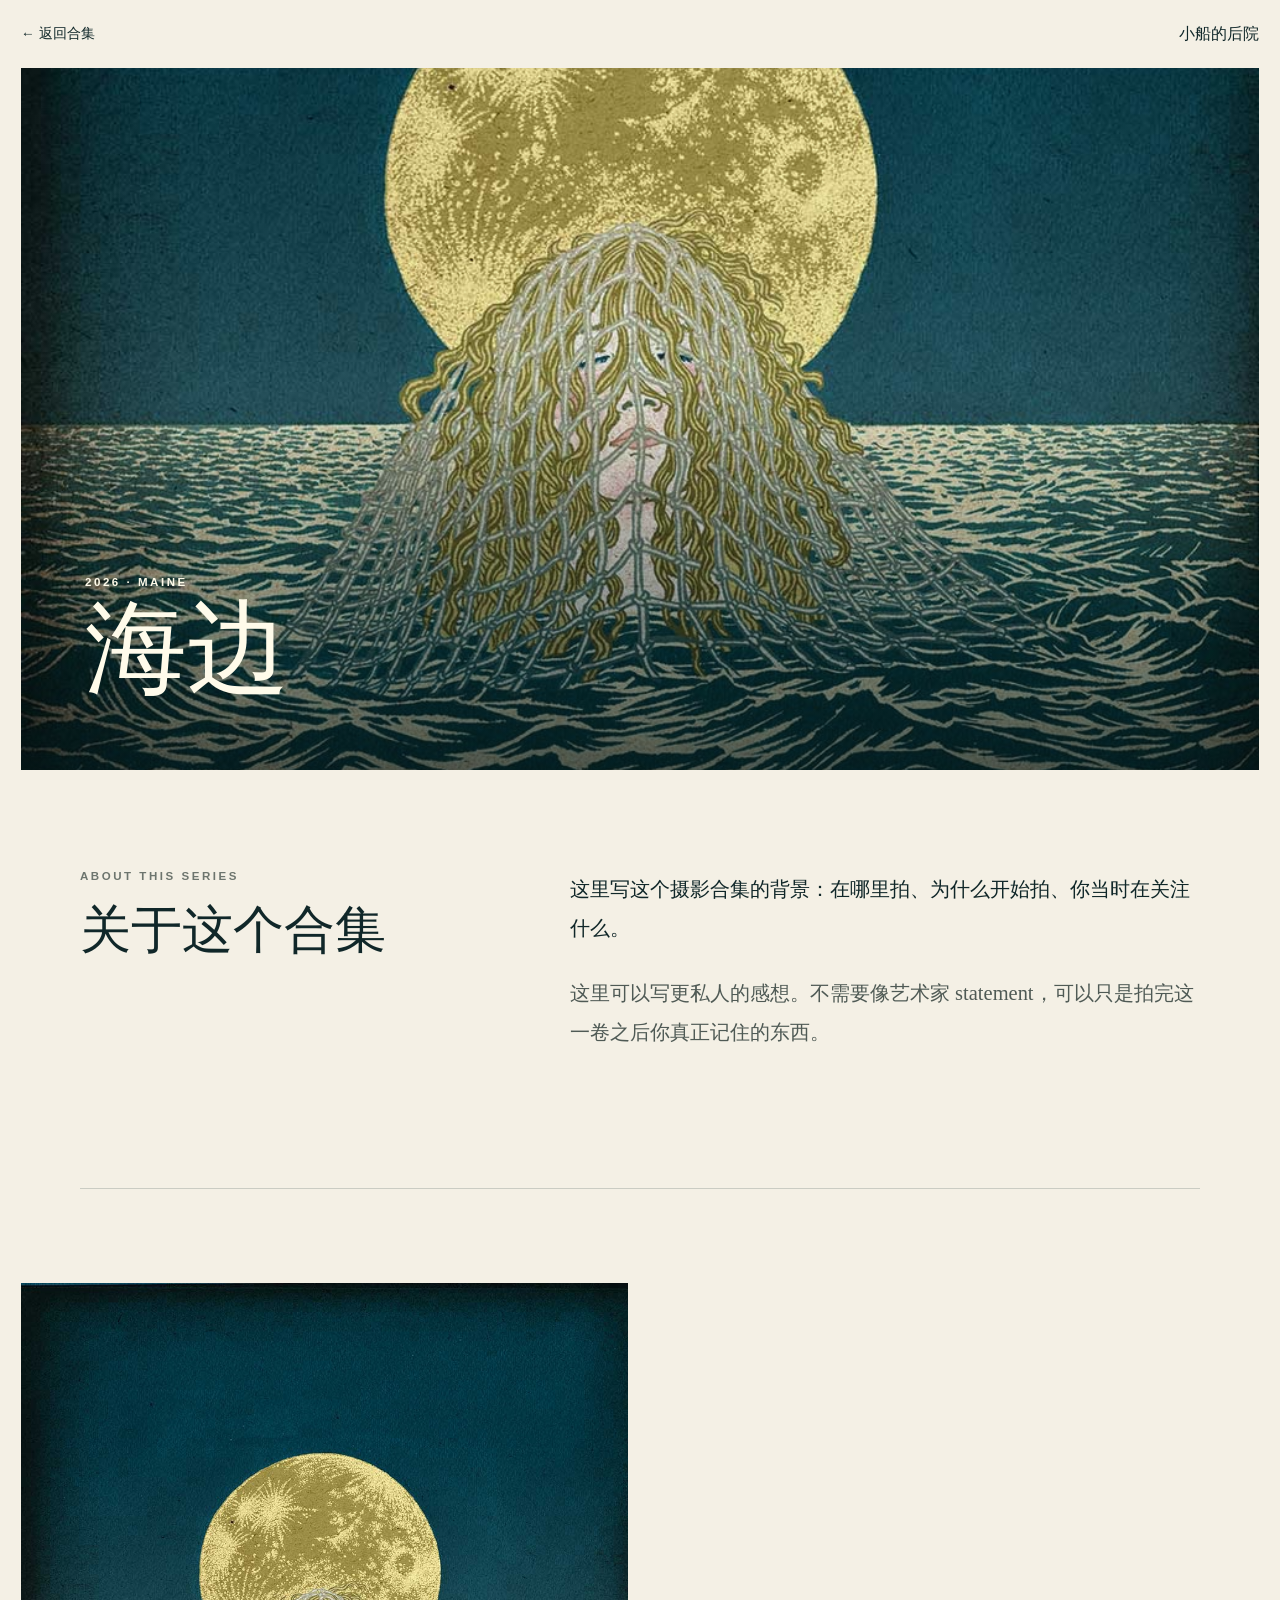
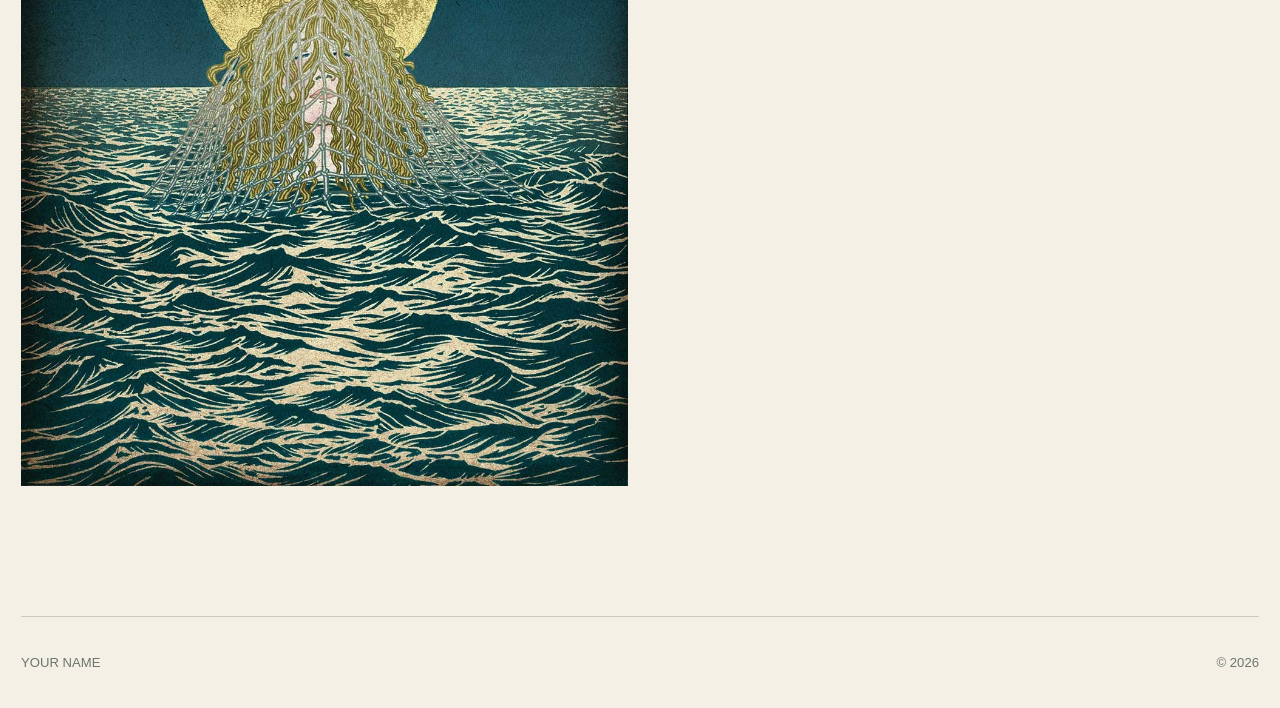
==== album.html @ 3c98a78e "Add files via upload" ====
<!doctype html>
<html lang="zh-CN">
<head>
  <meta charset="utf-8" />
  <meta name="viewport" content="width=device-width, initial-scale=1" />
  <meta name="description" content="摄影合集" />
  <title>摄影合集</title>
  <link rel="stylesheet" href="assets/css/styles.css" />
</head>
<body class="album-page">
  <nav class="album-nav">
    <a href="index.html#collections" class="back-link">← 返回合集</a>
    <a href="index.html" class="brand-link" id="album-brand">小船的后院</a>
  </nav>

  <main id="album-root">
    <section class="album-hero">
      <img id="album-cover" src="assets/images/cover.jpeg" alt="合集封面" />
      <div class="album-hero-shade" aria-hidden="true"></div>
      <div class="album-hero-copy">
        <p class="album-meta" id="album-meta"></p>
        <h1 id="album-title">合集标题</h1>
      </div>
    </section>

    <section class="album-story">
      <div>
        <p class="section-kicker">ABOUT THIS SERIES</p>
        <h2>关于这个合集</h2>
      </div>
      <div class="album-text">
        <p id="album-intro"></p>
        <p id="album-reflection" class="reflection"></p>
      </div>
    </section>

    <section class="photo-grid" id="photo-grid" aria-label="照片画廊"></section>
  </main>

  <div class="lightbox" id="lightbox" aria-hidden="true">
    <button class="lightbox-close" id="lightbox-close" aria-label="关闭">×</button>
    <button class="lightbox-prev" id="lightbox-prev" aria-label="上一张">‹</button>
    <figure>
      <img id="lightbox-image" alt="放大照片" />
      <figcaption id="lightbox-caption"></figcaption>
    </figure>
    <button class="lightbox-next" id="lightbox-next" aria-label="下一张">›</button>
  </div>

  <footer class="site-footer album-footer">
    <span id="album-footer-name">YOUR NAME</span>
    <span>© <span id="album-year"></span></span>
  </footer>

  <script src="assets/js/site-data.js"></script>
  <script src="assets/js/album.js"></script>
</body>
</html>
---- assets/css/styles.css ----
:root {
  --ink: #102729;
  --deep: #0b2427;
  --paper: #f3efe2;
  --paper-2: #e7e0ca;
  --gold: #bca75d;
  --muted: #6d756e;
  --line: rgba(16, 39, 41, 0.18);
  --serif: "Iowan Old Style", "Songti SC", "STSong", "Palatino Linotype", Georgia, serif;
  --sans: "Helvetica Neue", "PingFang SC", "Hiragino Sans GB", Arial, sans-serif;
}

* { box-sizing: border-box; }
html { scroll-behavior: smooth; }
body {
  margin: 0;
  background: var(--paper);
  color: var(--ink);
  font-family: var(--sans);
  -webkit-font-smoothing: antialiased;
}
img { display: block; max-width: 100%; }
a { color: inherit; text-decoration: none; }
button { font: inherit; }

.hero {
  position: relative;
  min-height: 100svh;
  overflow: hidden;
  background: var(--deep);
  display: grid;
  place-items: center;
}

.hero-image {
  position: absolute;
  inset: 0;
  width: 100%;
  height: 100%;
  object-fit: contain;
  object-position: center;
  background: var(--deep);
}

.hero-shade {
  position: absolute;
  inset: 0;
  background:
    radial-gradient(circle at 50% 48%, rgba(4, 21, 23, 0.05) 0 23%, rgba(4, 21, 23, 0.30) 66%, rgba(4, 21, 23, 0.58) 100%),
    linear-gradient(to bottom, rgba(2, 16, 18, 0.22), rgba(2, 16, 18, 0.05) 50%, rgba(2, 16, 18, 0.42));
}

.hero-copy {
  position: relative;
  z-index: 2;
  width: min(760px, calc(100% - 48px));
  text-align: center;
  color: #fffbea;
  text-shadow: 0 2px 18px rgba(0, 0, 0, 0.35);
  padding: 28px;
}

.eyebrow,
.section-kicker,
.album-meta {
  margin: 0 0 14px;
  font-size: 0.72rem;
  letter-spacing: 0.22em;
  text-transform: uppercase;
  font-weight: 600;
}

.hero h1 {
  margin: 0;
  font-family: var(--serif);
  font-weight: 400;
  font-size: clamp(3.1rem, 8vw, 7rem);
  line-height: 0.95;
  letter-spacing: 0.015em;
}

.hero-intro {
  margin: 22px auto 0;
  max-width: 560px;
  font-family: var(--serif);
  font-size: clamp(1rem, 1.7vw, 1.28rem);
  line-height: 1.8;
}

.scroll-cue {
  position: absolute;
  z-index: 3;
  bottom: 26px;
  left: 50%;
  transform: translateX(-50%);
  color: #fffbea;
  font-size: 1.4rem;
  animation: bob 2.2s ease-in-out infinite;
}
@keyframes bob { 50% { transform: translate(-50%, 8px); } }

.collections-section {
  width: min(1240px, calc(100% - 48px));
  margin: 0 auto;
  padding: 110px 0 120px;
}

.section-heading {
  display: flex;
  justify-content: space-between;
  align-items: end;
  gap: 28px;
  border-bottom: 1px solid var(--line);
  padding-bottom: 24px;
  margin-bottom: 42px;
}

.section-heading h2,
.album-story h2 {
  margin: 0;
  font-family: var(--serif);
  font-weight: 400;
  font-size: clamp(2.1rem, 5vw, 4.2rem);
}

.section-kicker { color: var(--muted); }

.collection-grid {
  display: grid;
  grid-template-columns: repeat(12, 1fr);
  gap: 56px 28px;
}

.collection-card {
  grid-column: span 6;
  display: block;
  opacity: 0;
  transform: translateY(14px);
  animation: reveal 600ms ease forwards;
  animation-delay: var(--delay, 0ms);
}
@keyframes reveal { to { opacity: 1; transform: translateY(0); } }

.collection-card:nth-child(3n) { grid-column: 3 / span 8; }

.collection-image-wrap {
  aspect-ratio: 4 / 3;
  overflow: hidden;
  background: #d9d1b8;
}
.collection-image-wrap img {
  width: 100%;
  height: 100%;
  object-fit: cover;
  transition: transform 700ms cubic-bezier(.2,.7,.2,1), filter 400ms ease;
}
.collection-card:hover img { transform: scale(1.025); }

.collection-copy {
  display: flex;
  justify-content: space-between;
  align-items: start;
  gap: 20px;
  padding-top: 16px;
}
.collection-copy h3 {
  margin: 0;
  font-family: var(--serif);
  font-size: 1.75rem;
  font-weight: 400;
}
.collection-copy p {
  margin: 6px 0 0;
  color: var(--muted);
  font-size: 0.88rem;
  letter-spacing: 0.04em;
}
.collection-arrow { font-size: 1.25rem; }

.site-footer {
  min-height: 92px;
  border-top: 1px solid var(--line);
  display: flex;
  justify-content: space-between;
  align-items: center;
  gap: 20px;
  width: min(1240px, calc(100% - 48px));
  margin: 0 auto;
  color: var(--muted);
  font-size: 0.82rem;
}

/* Album */
.album-page { background: #f4f0e5; }
.album-nav {
  height: 68px;
  width: min(1400px, calc(100% - 42px));
  margin: 0 auto;
  display: flex;
  align-items: center;
  justify-content: space-between;
  font-size: 0.86rem;
}
.brand-link { font-family: var(--serif); font-size: 1rem; }
.back-link, .brand-link { transition: opacity 180ms ease; }
.back-link:hover, .brand-link:hover { opacity: 0.58; }

.album-hero {
  position: relative;
  width: min(1400px, calc(100% - 42px));
  margin: 0 auto;
  height: min(78svh, 860px);
  min-height: 520px;
  overflow: hidden;
  background: var(--deep);
}
.album-hero img {
  width: 100%;
  height: 100%;
  object-fit: cover;
}
.album-hero-shade {
  position: absolute;
  inset: 0;
  background: linear-gradient(to top, rgba(4, 19, 21, 0.68), rgba(4, 19, 21, 0.04) 56%);
}
.album-hero-copy {
  position: absolute;
  left: clamp(24px, 5vw, 72px);
  right: clamp(24px, 5vw, 72px);
  bottom: clamp(28px, 6vw, 72px);
  color: #fffbea;
}
.album-hero-copy h1 {
  margin: 0;
  font-family: var(--serif);
  font-size: clamp(3rem, 8vw, 7.4rem);
  line-height: 0.96;
  font-weight: 400;
}
.album-meta { margin-bottom: 12px; }

.album-story {
  width: min(1120px, calc(100% - 48px));
  margin: 0 auto;
  padding: 100px 0 110px;
  display: grid;
  grid-template-columns: minmax(0, 0.8fr) minmax(0, 1.2fr);
  gap: 70px;
  border-bottom: 1px solid var(--line);
}
.album-story h2 { font-size: clamp(2rem, 4vw, 3.5rem); }
.album-text {
  font-family: var(--serif);
  font-size: clamp(1.06rem, 1.6vw, 1.28rem);
  line-height: 1.9;
}
.album-text p { margin: 0 0 26px; }
.album-text .reflection { color: #4f5a55; }

.photo-grid {
  width: min(1400px, calc(100% - 42px));
  margin: 0 auto;
  padding: 94px 0 130px;
  columns: 2 420px;
  column-gap: 24px;
}
.photo-item {
  display: block;
  width: 100%;
  margin: 0 0 24px;
  padding: 0;
  border: 0;
  background: none;
  break-inside: avoid;
  cursor: zoom-in;
  overflow: hidden;
}
.photo-item img {
  width: 100%;
  height: auto;
  transition: transform 500ms ease, opacity 300ms ease;
}
.photo-item:hover img { transform: scale(1.008); opacity: 0.94; }
.album-footer { width: min(1400px, calc(100% - 42px)); }

/* Lightbox */
.no-scroll { overflow: hidden; }
.lightbox {
  position: fixed;
  inset: 0;
  z-index: 20;
  display: none;
  place-items: center;
  background: rgba(6, 19, 20, 0.95);
  color: #fff;
  padding: 32px 70px;
}
.lightbox.is-open { display: grid; }
.lightbox figure { margin: 0; text-align: center; max-width: 100%; }
.lightbox img {
  max-width: min(92vw, 1600px);
  max-height: 84vh;
  width: auto;
  height: auto;
  margin: 0 auto;
}
.lightbox figcaption {
  min-height: 1.4em;
  margin-top: 12px;
  color: rgba(255,255,255,0.7);
  font-size: 0.82rem;
}
.lightbox button {
  position: fixed;
  border: 0;
  background: transparent;
  color: white;
  cursor: pointer;
  opacity: 0.84;
}
.lightbox button:hover { opacity: 1; }
.lightbox-close { top: 18px; right: 26px; font-size: 2.2rem; }
.lightbox-prev, .lightbox-next { top: 50%; transform: translateY(-50%); font-size: 3.2rem; }
.lightbox-prev { left: 20px; }
.lightbox-next { right: 20px; }

@media (max-width: 760px) {
  .hero-copy { width: calc(100% - 28px); padding: 18px; }
  .hero-image { object-fit: cover; }
  .collections-section { width: calc(100% - 30px); padding: 78px 0 92px; }
  .section-heading { align-items: start; flex-direction: column; margin-bottom: 28px; }
  .collection-grid { display: block; }
  .collection-card, .collection-card:nth-child(3n) { margin-bottom: 42px; }
  .collection-image-wrap { aspect-ratio: 5 / 4; }
  .site-footer { width: calc(100% - 30px); }

  .album-nav,
  .album-hero,
  .photo-grid,
  .album-footer { width: calc(100% - 24px); }
  .album-nav { height: 58px; }
  .album-hero { min-height: 500px; height: 76svh; }
  .album-story {
    width: calc(100% - 32px);
    grid-template-columns: 1fr;
    gap: 36px;
    padding: 72px 0 78px;
  }
  .photo-grid { columns: 1; padding: 64px 0 94px; }
  .photo-item { margin-bottom: 12px; }
  .lightbox { padding: 24px 12px; }
  .lightbox-prev, .lightbox-next { font-size: 2.5rem; }
  .lightbox-prev { left: 6px; }
  .lightbox-next { right: 6px; }
}

@media (prefers-reduced-motion: reduce) {
  *, *::before, *::after {
    scroll-behavior: auto !important;
    animation-duration: 0.01ms !important;
    animation-iteration-count: 1 !important;
    transition-duration: 0.01ms !important;
  }
}
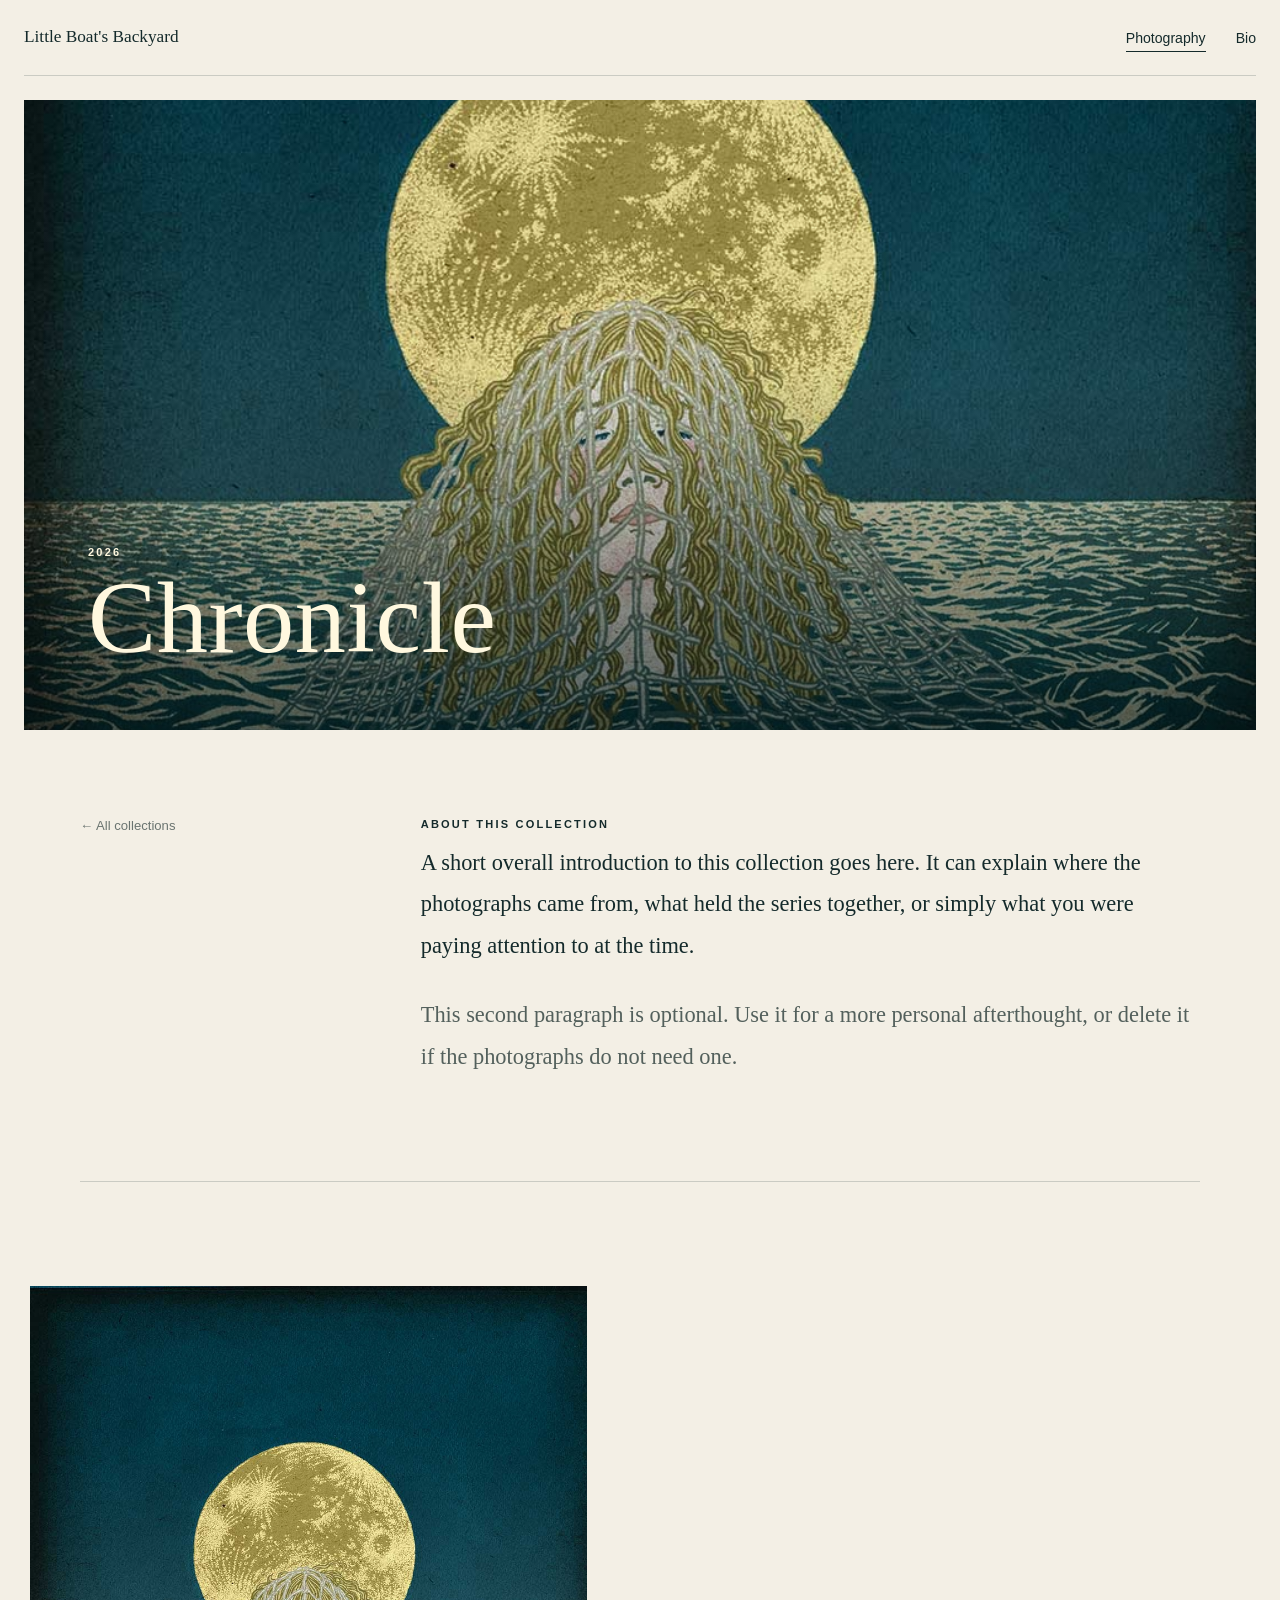
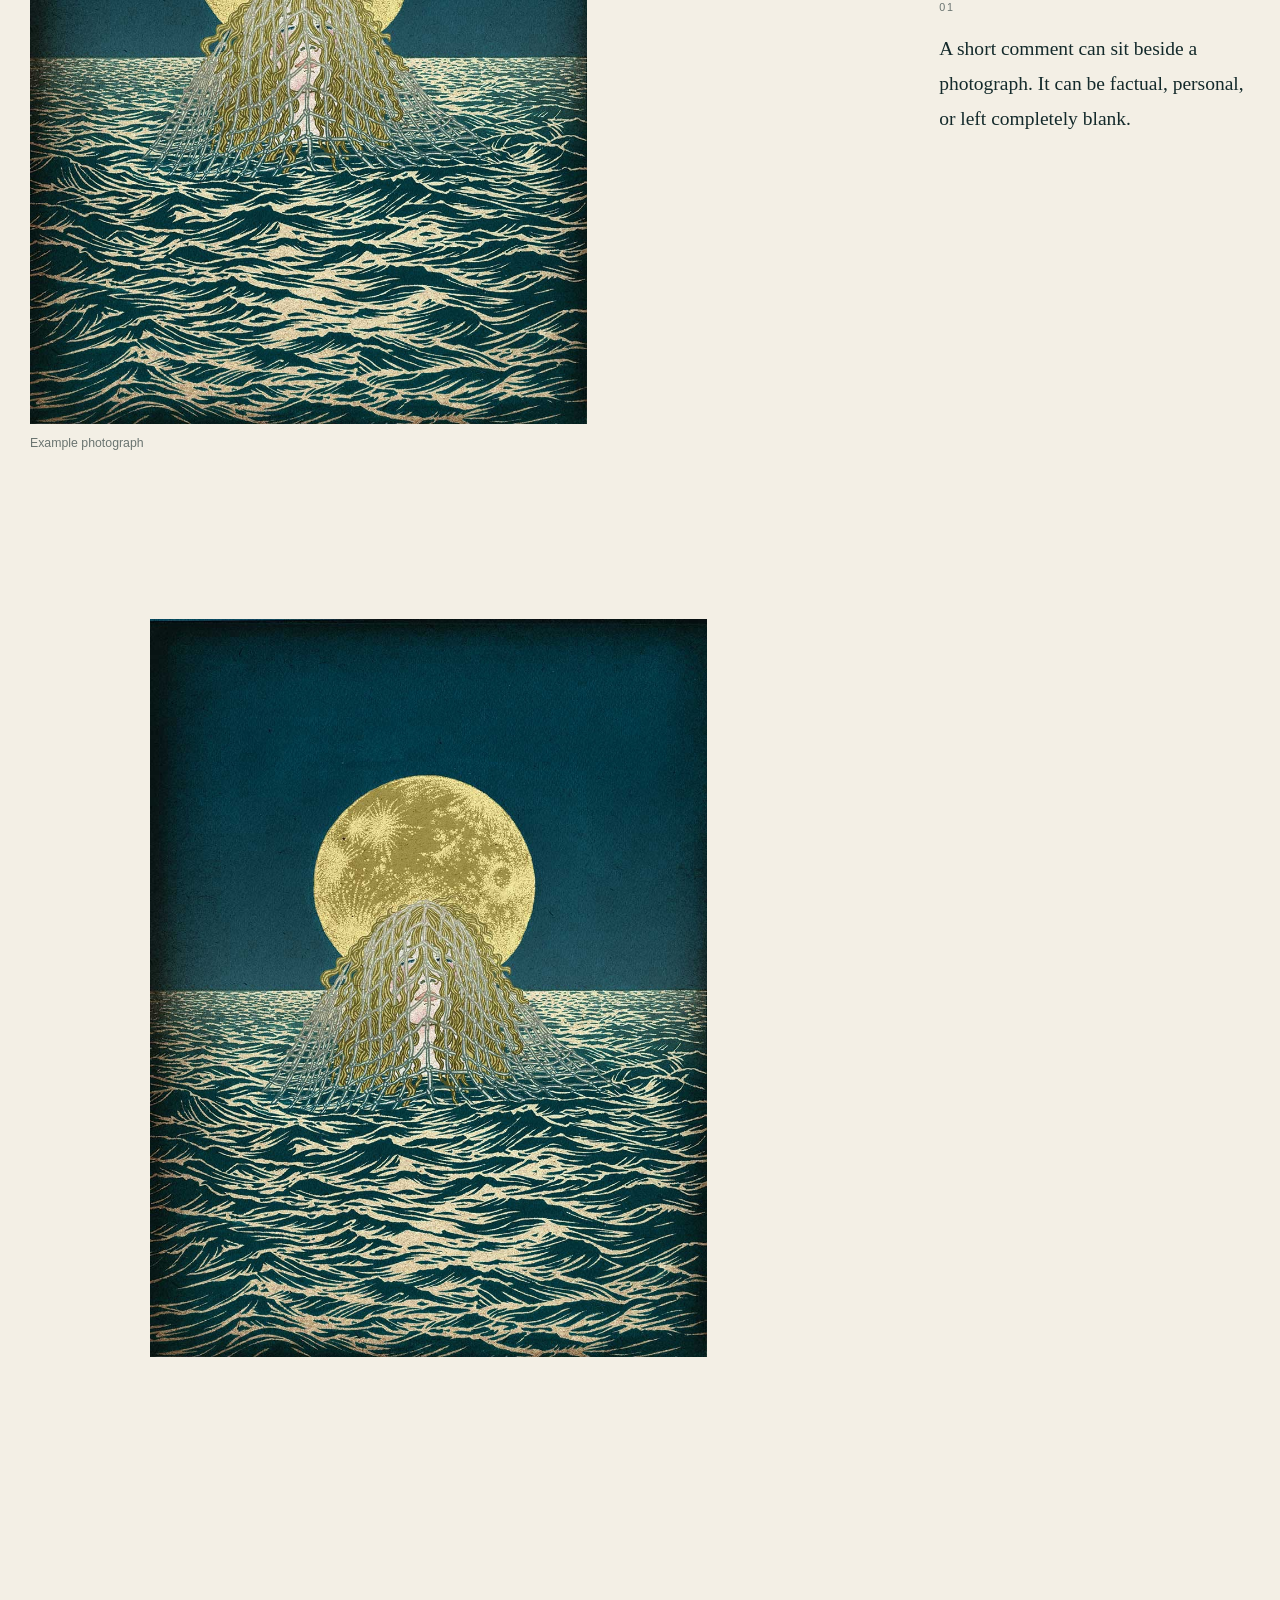
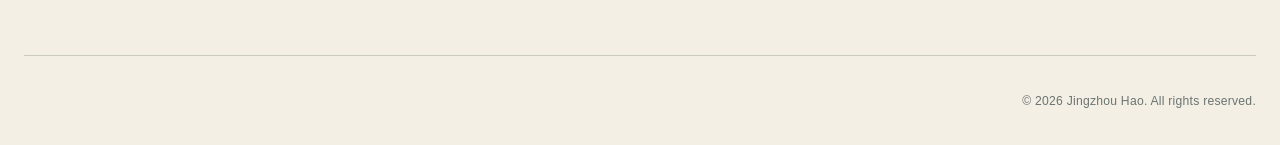
==== commit 8b2b7e59: "Add files via upload" ====
--- a/album.html
+++ b/album.html
@@ -1,58 +1,61 @@
 <!doctype html>
-<html lang="zh-CN">
+<html lang="en">
 <head>
   <meta charset="utf-8" />
   <meta name="viewport" content="width=device-width, initial-scale=1" />
-  <meta name="description" content="摄影合集" />
-  <title>摄影合集</title>
+  <meta name="description" content="Photography collection." />
+  <meta name="theme-color" content="#f3efe5" />
+  <title>Collection — Little Boat's Backyard</title>
   <link rel="stylesheet" href="assets/css/styles.css" />
 </head>
-<body class="album-page">
-  <nav class="album-nav">
-    <a href="index.html#collections" class="back-link">← 返回合集</a>
-    <a href="index.html" class="brand-link" id="album-brand">小船的后院</a>
-  </nav>
+<body class="inner-page album-page">
+  <header class="topbar">
+    <a class="brand" href="index.html" id="album-brand">Little Boat's Backyard</a>
+    <nav class="topnav" aria-label="Site navigation">
+      <a class="is-current" href="photography.html">Photography</a>
+      <a href="bio.html">Bio</a>
+    </nav>
+  </header>
 
   <main id="album-root">
-    <section class="album-hero">
-      <img id="album-cover" src="assets/images/cover.jpeg" alt="合集封面" />
-      <div class="album-hero-shade" aria-hidden="true"></div>
-      <div class="album-hero-copy">
-        <p class="album-meta" id="album-meta"></p>
-        <h1 id="album-title">合集标题</h1>
+    <section class="page-hero album-hero">
+      <img id="album-cover" src="assets/images/cover.jpeg" alt="Collection cover" />
+      <div class="page-hero-shade" aria-hidden="true"></div>
+      <div class="page-hero-title">
+        <p class="kicker" id="album-meta"></p>
+        <h1 id="album-title">Collection</h1>
       </div>
     </section>
 
-    <section class="album-story">
-      <div>
-        <p class="section-kicker">ABOUT THIS SERIES</p>
-        <h2>关于这个合集</h2>
-      </div>
-      <div class="album-text">
-        <p id="album-intro"></p>
-        <p id="album-reflection" class="reflection"></p>
+    <section class="album-intro-section">
+      <a class="back-link" href="photography.html">← All collections</a>
+      <div class="album-intro-copy">
+        <p class="kicker">About this collection</p>
+        <p id="album-intro" class="album-intro"></p>
+        <p id="album-reflection" class="album-reflection"></p>
       </div>
     </section>
 
-    <section class="photo-grid" id="photo-grid" aria-label="照片画廊"></section>
+    <section class="photo-stories" id="photo-stories" aria-label="Collection photographs"></section>
   </main>
 
-  <div class="lightbox" id="lightbox" aria-hidden="true">
-    <button class="lightbox-close" id="lightbox-close" aria-label="关闭">×</button>
-    <button class="lightbox-prev" id="lightbox-prev" aria-label="上一张">‹</button>
+  <div class="lightbox" id="lightbox" aria-hidden="true" role="dialog" aria-label="Photo viewer">
+    <button class="lightbox-close" id="lightbox-close" aria-label="Close photo viewer">×</button>
+    <button class="lightbox-prev" id="lightbox-prev" aria-label="Previous photo">‹</button>
     <figure>
-      <img id="lightbox-image" alt="放大照片" />
+      <img id="lightbox-image" alt="Enlarged photograph" />
       <figcaption id="lightbox-caption"></figcaption>
     </figure>
-    <button class="lightbox-next" id="lightbox-next" aria-label="下一张">›</button>
+    <button class="lightbox-next" id="lightbox-next" aria-label="Next photo">›</button>
   </div>
 
-  <footer class="site-footer album-footer">
-    <span id="album-footer-name">YOUR NAME</span>
-    <span>© <span id="album-year"></span></span>
+  <footer class="site-footer site-footer--paper">
+    <div class="social-links" id="album-social-links" aria-label="Social links"></div>
+    <p class="copyright" id="album-copyright"></p>
   </footer>
 
   <script src="assets/js/site-data.js"></script>
+  <script src="assets/js/shared.js"></script>
   <script src="assets/js/album.js"></script>
 </body>
 </html>
--- a/assets/css/styles.css
+++ b/assets/css/styles.css
@@ -1,315 +1,448 @@
 :root {
-  --ink: #102729;
-  --deep: #0b2427;
-  --paper: #f3efe2;
-  --paper-2: #e7e0ca;
-  --gold: #bca75d;
-  --muted: #6d756e;
-  --line: rgba(16, 39, 41, 0.18);
-  --serif: "Iowan Old Style", "Songti SC", "STSong", "Palatino Linotype", Georgia, serif;
+  --ink: #142a2b;
+  --deep: #0c2628;
+  --paper: #f3efe5;
+  --paper-soft: #ece6d8;
+  --cream: #fff8df;
+  --muted: #6a7470;
+  --line: rgba(20, 42, 43, 0.18);
+  --serif: "Iowan Old Style", "Baskerville", "Songti SC", "STSong", "Palatino Linotype", Georgia, serif;
   --sans: "Helvetica Neue", "PingFang SC", "Hiragino Sans GB", Arial, sans-serif;
+  --content: 1280px;
 }
 
 * { box-sizing: border-box; }
 html { scroll-behavior: smooth; }
 body {
   margin: 0;
+  color: var(--ink);
   background: var(--paper);
-  color: var(--ink);
   font-family: var(--sans);
   -webkit-font-smoothing: antialiased;
+  text-rendering: optimizeLegibility;
 }
 img { display: block; max-width: 100%; }
 a { color: inherit; text-decoration: none; }
 button { font: inherit; }
 
-.hero {
+/* ---------- Home ---------- */
+.home-page { background: var(--deep); }
+.home-hero {
   position: relative;
   min-height: 100svh;
   overflow: hidden;
+  display: grid;
+  place-items: center;
+  isolation: isolate;
   background: var(--deep);
-  display: grid;
-  place-items: center;
-}
-
-.hero-image {
+}
+.home-backdrop,
+.home-image {
   position: absolute;
   inset: 0;
   width: 100%;
   height: 100%;
+}
+.home-backdrop {
+  z-index: -4;
+  object-fit: cover;
+  filter: blur(28px) saturate(0.9) brightness(0.72);
+  transform: scale(1.08);
+  opacity: 0.88;
+}
+.home-image {
+  z-index: -3;
   object-fit: contain;
   object-position: center;
-  background: var(--deep);
-}
-
-.hero-shade {
+}
+.home-shade {
   position: absolute;
   inset: 0;
+  z-index: -2;
   background:
-    radial-gradient(circle at 50% 48%, rgba(4, 21, 23, 0.05) 0 23%, rgba(4, 21, 23, 0.30) 66%, rgba(4, 21, 23, 0.58) 100%),
-    linear-gradient(to bottom, rgba(2, 16, 18, 0.22), rgba(2, 16, 18, 0.05) 50%, rgba(2, 16, 18, 0.42));
-}
-
-.hero-copy {
+    radial-gradient(circle at 50% 46%, rgba(3, 18, 20, 0.02) 0 20%, rgba(3, 18, 20, 0.26) 66%, rgba(3, 18, 20, 0.58) 100%),
+    linear-gradient(to bottom, rgba(2, 14, 16, 0.25), rgba(2, 14, 16, 0.05) 46%, rgba(2, 14, 16, 0.45));
+}
+.home-copy {
+  width: min(820px, calc(100% - 42px));
+  text-align: center;
+  color: var(--cream);
+  text-shadow: 0 2px 22px rgba(0,0,0,0.35);
+  padding: 34px 28px 96px;
+}
+.home-copy h1 {
+  margin: 0;
+  font: 400 clamp(3rem, 7.2vw, 7rem)/0.98 var(--serif);
+  letter-spacing: 0.005em;
+}
+.tagline {
+  max-width: 620px;
+  margin: 24px auto 0;
+  font: 400 clamp(1rem, 1.6vw, 1.25rem)/1.75 var(--serif);
+}
+.home-nav {
+  display: flex;
+  justify-content: center;
+  gap: clamp(30px, 6vw, 76px);
+  margin-top: 36px;
+  font-family: var(--serif);
+  font-size: clamp(1.05rem, 1.9vw, 1.4rem);
+}
+.home-nav a {
   position: relative;
-  z-index: 2;
-  width: min(760px, calc(100% - 48px));
-  text-align: center;
-  color: #fffbea;
-  text-shadow: 0 2px 18px rgba(0, 0, 0, 0.35);
-  padding: 28px;
-}
-
-.eyebrow,
-.section-kicker,
-.album-meta {
-  margin: 0 0 14px;
-  font-size: 0.72rem;
-  letter-spacing: 0.22em;
-  text-transform: uppercase;
-  font-weight: 600;
-}
-
-.hero h1 {
-  margin: 0;
-  font-family: var(--serif);
-  font-weight: 400;
-  font-size: clamp(3.1rem, 8vw, 7rem);
-  line-height: 0.95;
-  letter-spacing: 0.015em;
-}
-
-.hero-intro {
-  margin: 22px auto 0;
-  max-width: 560px;
-  font-family: var(--serif);
-  font-size: clamp(1rem, 1.7vw, 1.28rem);
-  line-height: 1.8;
-}
-
-.scroll-cue {
+  padding: 7px 1px;
+}
+.home-nav a::after,
+.topnav a::after {
+  content: "";
   position: absolute;
-  z-index: 3;
-  bottom: 26px;
-  left: 50%;
-  transform: translateX(-50%);
-  color: #fffbea;
-  font-size: 1.4rem;
-  animation: bob 2.2s ease-in-out infinite;
-}
-@keyframes bob { 50% { transform: translate(-50%, 8px); } }
-
-.collections-section {
-  width: min(1240px, calc(100% - 48px));
-  margin: 0 auto;
-  padding: 110px 0 120px;
-}
-
-.section-heading {
+  left: 0;
+  right: 100%;
+  bottom: 0;
+  height: 1px;
+  background: currentColor;
+  transition: right 220ms ease;
+}
+.home-nav a:hover::after,
+.topnav a:hover::after,
+.topnav a.is-current::after { right: 0; }
+
+/* ---------- Shared navigation ---------- */
+.topbar {
+  width: min(var(--content), calc(100% - 48px));
+  min-height: 76px;
+  margin: 0 auto;
   display: flex;
   justify-content: space-between;
+  align-items: center;
+  gap: 24px;
+  border-bottom: 1px solid var(--line);
+}
+.brand {
+  font: 400 1.08rem/1.2 var(--serif);
+}
+.topnav {
+  display: flex;
+  gap: 30px;
+  font-size: 0.88rem;
+}
+.topnav a {
+  position: relative;
+  padding: 6px 0;
+}
+
+/* ---------- Shared page hero ---------- */
+.page-hero {
+  position: relative;
+  width: min(1440px, calc(100% - 48px));
+  height: clamp(360px, 52vw, 680px);
+  max-height: 70svh;
+  margin: 24px auto 0;
+  overflow: hidden;
+  background: var(--deep);
+}
+.page-hero > img {
+  width: 100%;
+  height: 100%;
+  object-fit: cover;
+}
+.page-hero-shade {
+  position: absolute;
+  inset: 0;
+  background: linear-gradient(to top, rgba(3, 17, 19, 0.66), rgba(3, 17, 19, 0.05) 58%);
+}
+.page-hero-title {
+  position: absolute;
+  left: clamp(24px, 5vw, 74px);
+  right: clamp(24px, 5vw, 74px);
+  bottom: clamp(26px, 5vw, 68px);
+  color: var(--cream);
+}
+.page-hero-title h1 {
+  margin: 0;
+  font: 400 clamp(3.2rem, 8vw, 7rem)/0.94 var(--serif);
+  letter-spacing: 0.005em;
+}
+.kicker {
+  margin: 0 0 12px;
+  font-size: 0.69rem;
+  font-weight: 600;
+  letter-spacing: 0.2em;
+  text-transform: uppercase;
+}
+
+/* ---------- Photography index ---------- */
+.collections-wrap {
+  width: min(var(--content), calc(100% - 48px));
+  margin: 0 auto;
+  padding: 92px 0 126px;
+}
+.collections-heading {
+  display: grid;
+  grid-template-columns: minmax(0, 1.35fr) minmax(280px, 0.65fr);
+  gap: 64px;
   align-items: end;
-  gap: 28px;
+  margin-bottom: 48px;
+  padding-bottom: 30px;
   border-bottom: 1px solid var(--line);
-  padding-bottom: 24px;
-  margin-bottom: 42px;
-}
-
-.section-heading h2,
-.album-story h2 {
-  margin: 0;
-  font-family: var(--serif);
-  font-weight: 400;
-  font-size: clamp(2.1rem, 5vw, 4.2rem);
-}
-
-.section-kicker { color: var(--muted); }
-
+}
+.collections-heading h2 {
+  max-width: 780px;
+  margin: 0;
+  font: 400 clamp(2rem, 4vw, 3.4rem)/1.08 var(--serif);
+}
+.collections-note {
+  margin: 0;
+  color: var(--muted);
+  font: 400 1rem/1.75 var(--serif);
+}
 .collection-grid {
   display: grid;
-  grid-template-columns: repeat(12, 1fr);
-  gap: 56px 28px;
-}
-
+  grid-template-columns: repeat(3, minmax(0, 1fr));
+  gap: 54px 24px;
+}
 .collection-card {
-  grid-column: span 6;
-  display: block;
+  min-width: 0;
   opacity: 0;
-  transform: translateY(14px);
-  animation: reveal 600ms ease forwards;
+  transform: translateY(12px);
+  animation: collection-reveal 500ms ease forwards;
   animation-delay: var(--delay, 0ms);
 }
-@keyframes reveal { to { opacity: 1; transform: translateY(0); } }
-
-.collection-card:nth-child(3n) { grid-column: 3 / span 8; }
-
+@keyframes collection-reveal { to { opacity: 1; transform: translateY(0); } }
 .collection-image-wrap {
   aspect-ratio: 4 / 3;
   overflow: hidden;
-  background: #d9d1b8;
+  background: var(--paper-soft);
 }
 .collection-image-wrap img {
   width: 100%;
   height: 100%;
   object-fit: cover;
-  transition: transform 700ms cubic-bezier(.2,.7,.2,1), filter 400ms ease;
-}
-.collection-card:hover img { transform: scale(1.025); }
-
-.collection-copy {
-  display: flex;
+  transition: transform 650ms cubic-bezier(.2,.7,.2,1), opacity 300ms ease;
+}
+.collection-card:hover img { transform: scale(1.025); opacity: 0.95; }
+.collection-card-copy { padding-top: 15px; }
+.collection-card-copy h3 {
+  margin: 0;
+  font: 400 clamp(1.45rem, 2.3vw, 2rem)/1.08 var(--serif);
+}
+.collection-card-copy p {
+  margin: 7px 0 0;
+  color: var(--muted);
+  font-size: 0.78rem;
+  letter-spacing: 0.08em;
+  text-transform: uppercase;
+}
+
+/* ---------- Album ---------- */
+.album-intro-section {
+  width: min(1120px, calc(100% - 48px));
+  margin: 0 auto;
+  padding: 88px 0 104px;
+  display: grid;
+  grid-template-columns: minmax(160px, 0.35fr) minmax(0, 1fr);
+  gap: 68px;
+  border-bottom: 1px solid var(--line);
+}
+.back-link {
+  align-self: start;
+  color: var(--muted);
+  font-size: 0.82rem;
+  transition: color 180ms ease;
+}
+.back-link:hover { color: var(--ink); }
+.album-intro,
+.album-reflection {
+  max-width: 790px;
+  margin: 0;
+  font: 400 clamp(1.12rem, 1.8vw, 1.4rem)/1.85 var(--serif);
+}
+.album-reflection {
+  margin-top: 28px;
+  color: #53605c;
+}
+.photo-stories {
+  width: min(1220px, calc(100% - 48px));
+  margin: 0 auto;
+  padding: 104px 0 132px;
+}
+.photo-story {
+  display: grid;
+  grid-template-columns: minmax(0, 1.45fr) minmax(240px, 0.55fr);
+  gap: clamp(40px, 7vw, 96px);
+  align-items: center;
+  margin-bottom: clamp(96px, 13vw, 180px);
+}
+.photo-story--reverse .photo-story-figure { order: 2; }
+.photo-story--reverse .photo-note { order: 1; }
+.photo-story--no-note {
+  display: block;
+  width: min(980px, 88%);
+  margin-left: auto;
+  margin-right: auto;
+}
+.photo-story-figure { margin: 0; min-width: 0; }
+.photo-open {
+  display: block;
+  width: 100%;
+  padding: 0;
+  border: 0;
+  background: transparent;
+  cursor: zoom-in;
+}
+.photo-open img {
+  width: 100%;
+  height: auto;
+  max-height: 82svh;
+  object-fit: contain;
+  object-position: left center;
+  transition: opacity 250ms ease;
+}
+.photo-open:hover img { opacity: 0.94; }
+.photo-story-figure figcaption {
+  margin-top: 10px;
+  color: var(--muted);
+  font-size: 0.77rem;
+  line-height: 1.5;
+}
+.photo-note {
+  max-width: 360px;
+  font: 400 clamp(1rem, 1.55vw, 1.22rem)/1.8 var(--serif);
+}
+.photo-number {
+  display: block;
+  margin-bottom: 18px;
+  color: var(--muted);
+  font: 500 0.67rem/1 var(--sans);
+  letter-spacing: 0.18em;
+}
+.photo-note p { margin: 0; }
+
+/* ---------- Bio ---------- */
+.bio-intro-section {
+  width: min(1120px, calc(100% - 48px));
+  margin: 0 auto;
+  padding: 104px 0 112px;
+  display: grid;
+  grid-template-columns: minmax(280px, 0.75fr) minmax(0, 1.25fr);
+  gap: clamp(52px, 8vw, 108px);
+  align-items: center;
+}
+.bio-portrait-wrap {
+  margin: 0;
+  aspect-ratio: 4 / 5;
+  overflow: hidden;
+  background: var(--paper-soft);
+}
+.bio-portrait-wrap img {
+  width: 100%;
+  height: 100%;
+  object-fit: cover;
+}
+.bio-copy h2,
+.cv-section h2 {
+  margin: 0;
+  font: 400 clamp(2.6rem, 5vw, 4.6rem)/1 var(--serif);
+}
+.bio-text {
+  margin-top: 32px;
+  font: 400 clamp(1.06rem, 1.6vw, 1.28rem)/1.9 var(--serif);
+}
+.bio-text p { margin: 0 0 24px; }
+.cv-section {
+  width: min(1120px, calc(100% - 48px));
+  margin: 0 auto;
+  padding: 80px 0 112px;
+  border-top: 1px solid var(--line);
+  display: grid;
+  grid-template-columns: minmax(0, 0.7fr) minmax(0, 1.3fr);
+  gap: 70px;
+}
+.cv-copy {
+  align-self: end;
+  font: 400 1.04rem/1.75 var(--serif);
+}
+.cv-copy > p { margin: 0 0 24px; }
+.cv-button {
+  display: inline-flex;
+  align-items: center;
   justify-content: space-between;
-  align-items: start;
-  gap: 20px;
-  padding-top: 16px;
-}
-.collection-copy h3 {
-  margin: 0;
-  font-family: var(--serif);
-  font-size: 1.75rem;
-  font-weight: 400;
-}
-.collection-copy p {
-  margin: 6px 0 0;
-  color: var(--muted);
-  font-size: 0.88rem;
-  letter-spacing: 0.04em;
-}
-.collection-arrow { font-size: 1.25rem; }
-
+  gap: 40px;
+  min-width: 220px;
+  padding: 14px 18px;
+  border: 1px solid currentColor;
+  font-family: var(--sans);
+  font-size: 0.85rem;
+  transition: background 180ms ease, color 180ms ease;
+}
+.cv-button:hover { background: var(--ink); color: var(--paper); }
+.cv-missing {
+  color: var(--muted);
+  font-size: 0.85rem;
+}
+.cv-missing code { font-size: 0.82em; }
+
+/* ---------- Footer ---------- */
 .site-footer {
-  min-height: 92px;
-  border-top: 1px solid var(--line);
+  width: min(var(--content), calc(100% - 48px));
+  min-height: 90px;
+  margin: 0 auto;
   display: flex;
   justify-content: space-between;
   align-items: center;
+  gap: 24px;
+  font-size: 0.76rem;
+  letter-spacing: 0.02em;
+}
+.site-footer--paper {
+  border-top: 1px solid var(--line);
+  color: var(--muted);
+}
+.site-footer--overlay {
+  position: absolute;
+  left: 50%;
+  bottom: 0;
+  transform: translateX(-50%);
+  width: min(var(--content), calc(100% - 48px));
+  z-index: 2;
+  color: rgba(255, 248, 223, 0.8);
+}
+.social-links {
+  display: flex;
   gap: 20px;
-  width: min(1240px, calc(100% - 48px));
-  margin: 0 auto;
-  color: var(--muted);
-  font-size: 0.82rem;
-}
-
-/* Album */
-.album-page { background: #f4f0e5; }
-.album-nav {
-  height: 68px;
-  width: min(1400px, calc(100% - 42px));
-  margin: 0 auto;
-  display: flex;
-  align-items: center;
-  justify-content: space-between;
-  font-size: 0.86rem;
-}
-.brand-link { font-family: var(--serif); font-size: 1rem; }
-.back-link, .brand-link { transition: opacity 180ms ease; }
-.back-link:hover, .brand-link:hover { opacity: 0.58; }
-
-.album-hero {
-  position: relative;
-  width: min(1400px, calc(100% - 42px));
-  margin: 0 auto;
-  height: min(78svh, 860px);
-  min-height: 520px;
-  overflow: hidden;
-  background: var(--deep);
-}
-.album-hero img {
-  width: 100%;
-  height: 100%;
-  object-fit: cover;
-}
-.album-hero-shade {
-  position: absolute;
-  inset: 0;
-  background: linear-gradient(to top, rgba(4, 19, 21, 0.68), rgba(4, 19, 21, 0.04) 56%);
-}
-.album-hero-copy {
-  position: absolute;
-  left: clamp(24px, 5vw, 72px);
-  right: clamp(24px, 5vw, 72px);
-  bottom: clamp(28px, 6vw, 72px);
-  color: #fffbea;
-}
-.album-hero-copy h1 {
-  margin: 0;
-  font-family: var(--serif);
-  font-size: clamp(3rem, 8vw, 7.4rem);
-  line-height: 0.96;
-  font-weight: 400;
-}
-.album-meta { margin-bottom: 12px; }
-
-.album-story {
-  width: min(1120px, calc(100% - 48px));
-  margin: 0 auto;
-  padding: 100px 0 110px;
-  display: grid;
-  grid-template-columns: minmax(0, 0.8fr) minmax(0, 1.2fr);
-  gap: 70px;
-  border-bottom: 1px solid var(--line);
-}
-.album-story h2 { font-size: clamp(2rem, 4vw, 3.5rem); }
-.album-text {
-  font-family: var(--serif);
-  font-size: clamp(1.06rem, 1.6vw, 1.28rem);
-  line-height: 1.9;
-}
-.album-text p { margin: 0 0 26px; }
-.album-text .reflection { color: #4f5a55; }
-
-.photo-grid {
-  width: min(1400px, calc(100% - 42px));
-  margin: 0 auto;
-  padding: 94px 0 130px;
-  columns: 2 420px;
-  column-gap: 24px;
-}
-.photo-item {
-  display: block;
-  width: 100%;
-  margin: 0 0 24px;
-  padding: 0;
-  border: 0;
-  background: none;
-  break-inside: avoid;
-  cursor: zoom-in;
-  overflow: hidden;
-}
-.photo-item img {
-  width: 100%;
-  height: auto;
-  transition: transform 500ms ease, opacity 300ms ease;
-}
-.photo-item:hover img { transform: scale(1.008); opacity: 0.94; }
-.album-footer { width: min(1400px, calc(100% - 42px)); }
-
-/* Lightbox */
+}
+.social-links a { transition: opacity 180ms ease; }
+.social-links a:hover { opacity: 0.6; }
+.copyright { margin: 0; text-align: right; }
+
+/* ---------- Lightbox ---------- */
 .no-scroll { overflow: hidden; }
 .lightbox {
   position: fixed;
   inset: 0;
-  z-index: 20;
+  z-index: 50;
   display: none;
   place-items: center;
-  background: rgba(6, 19, 20, 0.95);
-  color: #fff;
-  padding: 32px 70px;
+  padding: 34px 72px;
+  color: white;
+  background: rgba(5, 18, 20, 0.96);
 }
 .lightbox.is-open { display: grid; }
 .lightbox figure { margin: 0; text-align: center; max-width: 100%; }
 .lightbox img {
-  max-width: min(92vw, 1600px);
-  max-height: 84vh;
+  display: block;
+  max-width: min(92vw, 1700px);
+  max-height: 86vh;
   width: auto;
   height: auto;
   margin: 0 auto;
 }
 .lightbox figcaption {
-  min-height: 1.4em;
-  margin-top: 12px;
-  color: rgba(255,255,255,0.7);
-  font-size: 0.82rem;
+  max-width: 760px;
+  min-height: 1.3em;
+  margin: 12px auto 0;
+  color: rgba(255,255,255,0.68);
+  font: 400 0.8rem/1.55 var(--serif);
 }
 .lightbox button {
   position: fixed;
@@ -317,42 +450,123 @@
   background: transparent;
   color: white;
   cursor: pointer;
-  opacity: 0.84;
+  opacity: 0.82;
 }
 .lightbox button:hover { opacity: 1; }
-.lightbox-close { top: 18px; right: 26px; font-size: 2.2rem; }
-.lightbox-prev, .lightbox-next { top: 50%; transform: translateY(-50%); font-size: 3.2rem; }
+.lightbox-close { top: 16px; right: 24px; font-size: 2.25rem; }
+.lightbox-prev,
+.lightbox-next { top: 50%; transform: translateY(-50%); font-size: 3rem; }
 .lightbox-prev { left: 20px; }
 .lightbox-next { right: 20px; }
 
-@media (max-width: 760px) {
-  .hero-copy { width: calc(100% - 28px); padding: 18px; }
-  .hero-image { object-fit: cover; }
-  .collections-section { width: calc(100% - 30px); padding: 78px 0 92px; }
-  .section-heading { align-items: start; flex-direction: column; margin-bottom: 28px; }
-  .collection-grid { display: block; }
-  .collection-card, .collection-card:nth-child(3n) { margin-bottom: 42px; }
+/* ---------- Tablet ---------- */
+@media (max-width: 920px) {
+  .collection-grid { grid-template-columns: repeat(2, minmax(0, 1fr)); }
+  .collections-heading { grid-template-columns: 1fr; gap: 26px; align-items: start; }
+  .collections-note { max-width: 680px; }
+
+  .photo-story {
+    grid-template-columns: minmax(0, 1.3fr) minmax(210px, 0.7fr);
+    gap: 42px;
+  }
+  .bio-intro-section { gap: 48px; }
+}
+
+/* ---------- Mobile ---------- */
+@media (max-width: 680px) {
+  .home-copy {
+    width: calc(100% - 24px);
+    padding: 26px 16px 118px;
+  }
+  .home-copy h1 { font-size: clamp(2.8rem, 14vw, 4.8rem); }
+  .tagline { font-size: 1rem; line-height: 1.6; }
+  .home-nav { margin-top: 28px; gap: 34px; }
+  .home-image { object-fit: cover; object-position: 50% 50%; }
+  .home-backdrop { display: none; }
+
+  .topbar {
+    width: calc(100% - 28px);
+    min-height: 64px;
+    gap: 18px;
+  }
+  .brand { font-size: 0.95rem; }
+  .topnav { gap: 18px; font-size: 0.8rem; }
+
+  .page-hero {
+    width: calc(100% - 24px);
+    margin-top: 12px;
+    height: 58svh;
+    min-height: 390px;
+    max-height: 580px;
+  }
+  .page-hero-title h1 { font-size: clamp(3rem, 15vw, 5rem); }
+
+  .collections-wrap {
+    width: calc(100% - 30px);
+    padding: 68px 0 88px;
+  }
+  .collections-heading { margin-bottom: 30px; padding-bottom: 24px; }
+  .collections-heading h2 { font-size: 2rem; }
+  .collection-grid { grid-template-columns: 1fr; gap: 42px; }
   .collection-image-wrap { aspect-ratio: 5 / 4; }
-  .site-footer { width: calc(100% - 30px); }
-
-  .album-nav,
-  .album-hero,
-  .photo-grid,
-  .album-footer { width: calc(100% - 24px); }
-  .album-nav { height: 58px; }
-  .album-hero { min-height: 500px; height: 76svh; }
-  .album-story {
-    width: calc(100% - 32px);
+
+  .album-intro-section {
+    width: calc(100% - 30px);
     grid-template-columns: 1fr;
     gap: 36px;
-    padding: 72px 0 78px;
-  }
-  .photo-grid { columns: 1; padding: 64px 0 94px; }
-  .photo-item { margin-bottom: 12px; }
+    padding: 62px 0 70px;
+  }
+  .photo-stories {
+    width: calc(100% - 24px);
+    padding: 72px 0 92px;
+  }
+  .photo-story,
+  .photo-story--reverse {
+    grid-template-columns: 1fr;
+    gap: 24px;
+    margin-bottom: 78px;
+  }
+  .photo-story--reverse .photo-story-figure,
+  .photo-story--reverse .photo-note { order: initial; }
+  .photo-story--no-note { width: 100%; }
+  .photo-note { max-width: 92%; padding: 0 6px; }
+  .photo-open img { max-height: none; }
+
+  .bio-intro-section {
+    width: calc(100% - 30px);
+    grid-template-columns: 1fr;
+    gap: 44px;
+    padding: 70px 0 78px;
+  }
+  .bio-portrait-wrap { width: min(88%, 420px); }
+  .cv-section {
+    width: calc(100% - 30px);
+    grid-template-columns: 1fr;
+    gap: 36px;
+    padding: 58px 0 80px;
+  }
+
+  .site-footer,
+  .site-footer--overlay {
+    width: calc(100% - 28px);
+    min-height: 78px;
+    align-items: flex-end;
+    padding: 18px 0;
+    font-size: 0.69rem;
+  }
+  .site-footer--paper {
+    flex-direction: column;
+    align-items: flex-start;
+    justify-content: center;
+    gap: 10px;
+  }
+  .site-footer--paper .copyright { text-align: left; }
+  .site-footer--overlay .copyright { max-width: 62%; }
+
   .lightbox { padding: 24px 12px; }
-  .lightbox-prev, .lightbox-next { font-size: 2.5rem; }
-  .lightbox-prev { left: 6px; }
-  .lightbox-next { right: 6px; }
+  .lightbox-prev, .lightbox-next { font-size: 2.4rem; }
+  .lightbox-prev { left: 4px; }
+  .lightbox-next { right: 4px; }
 }
 
 @media (prefers-reduced-motion: reduce) {
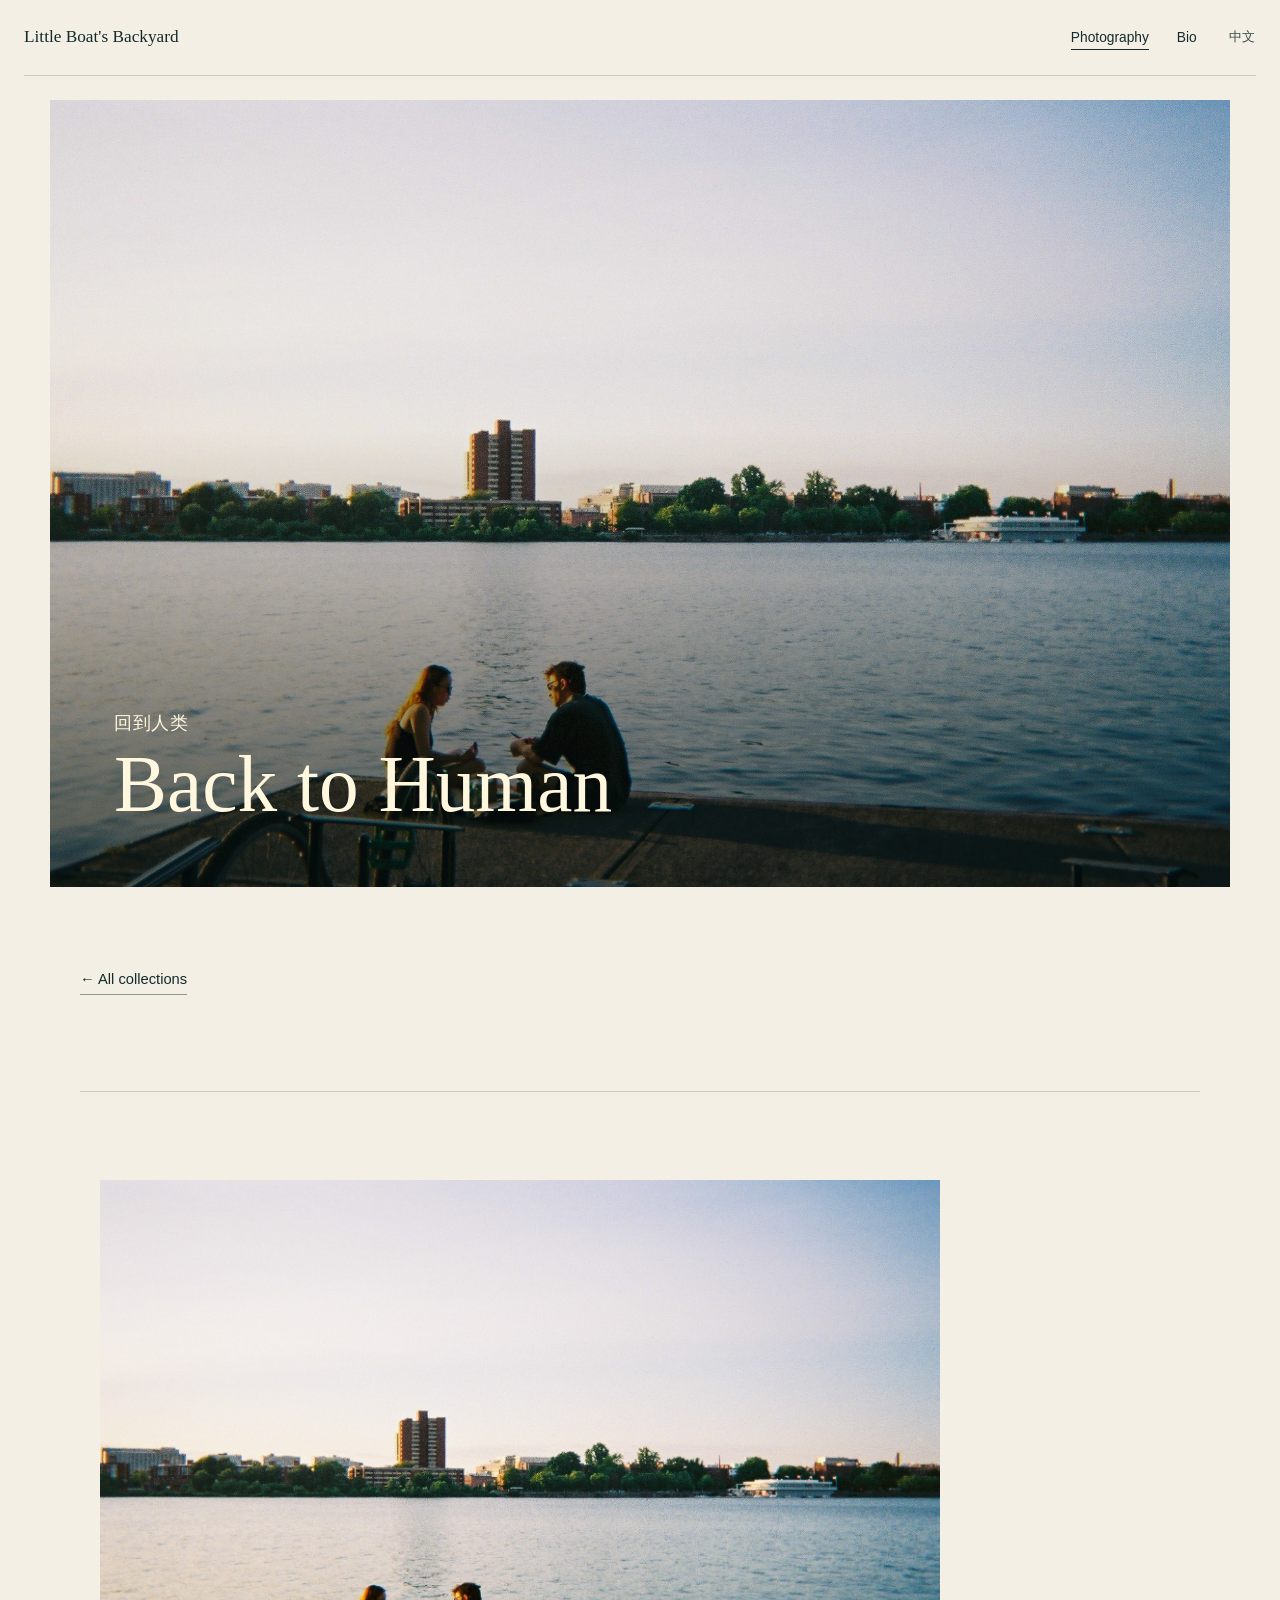
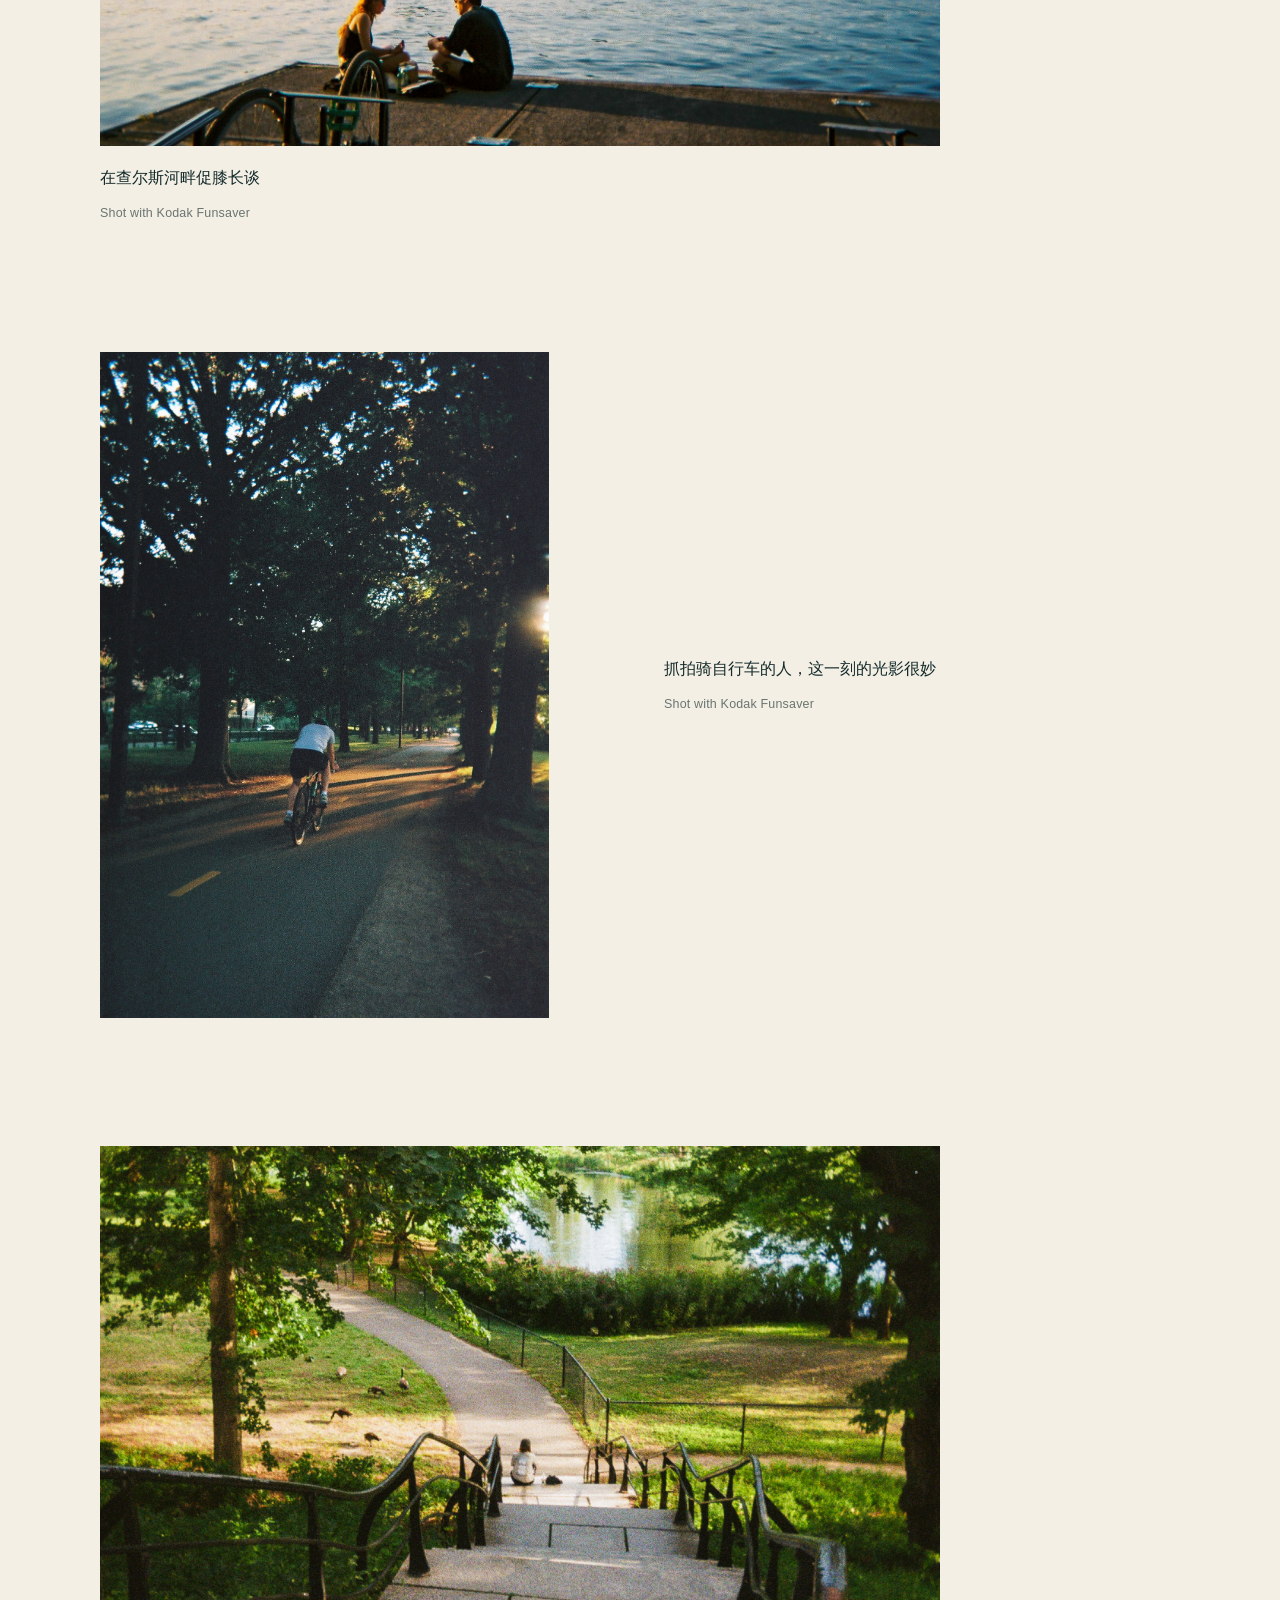
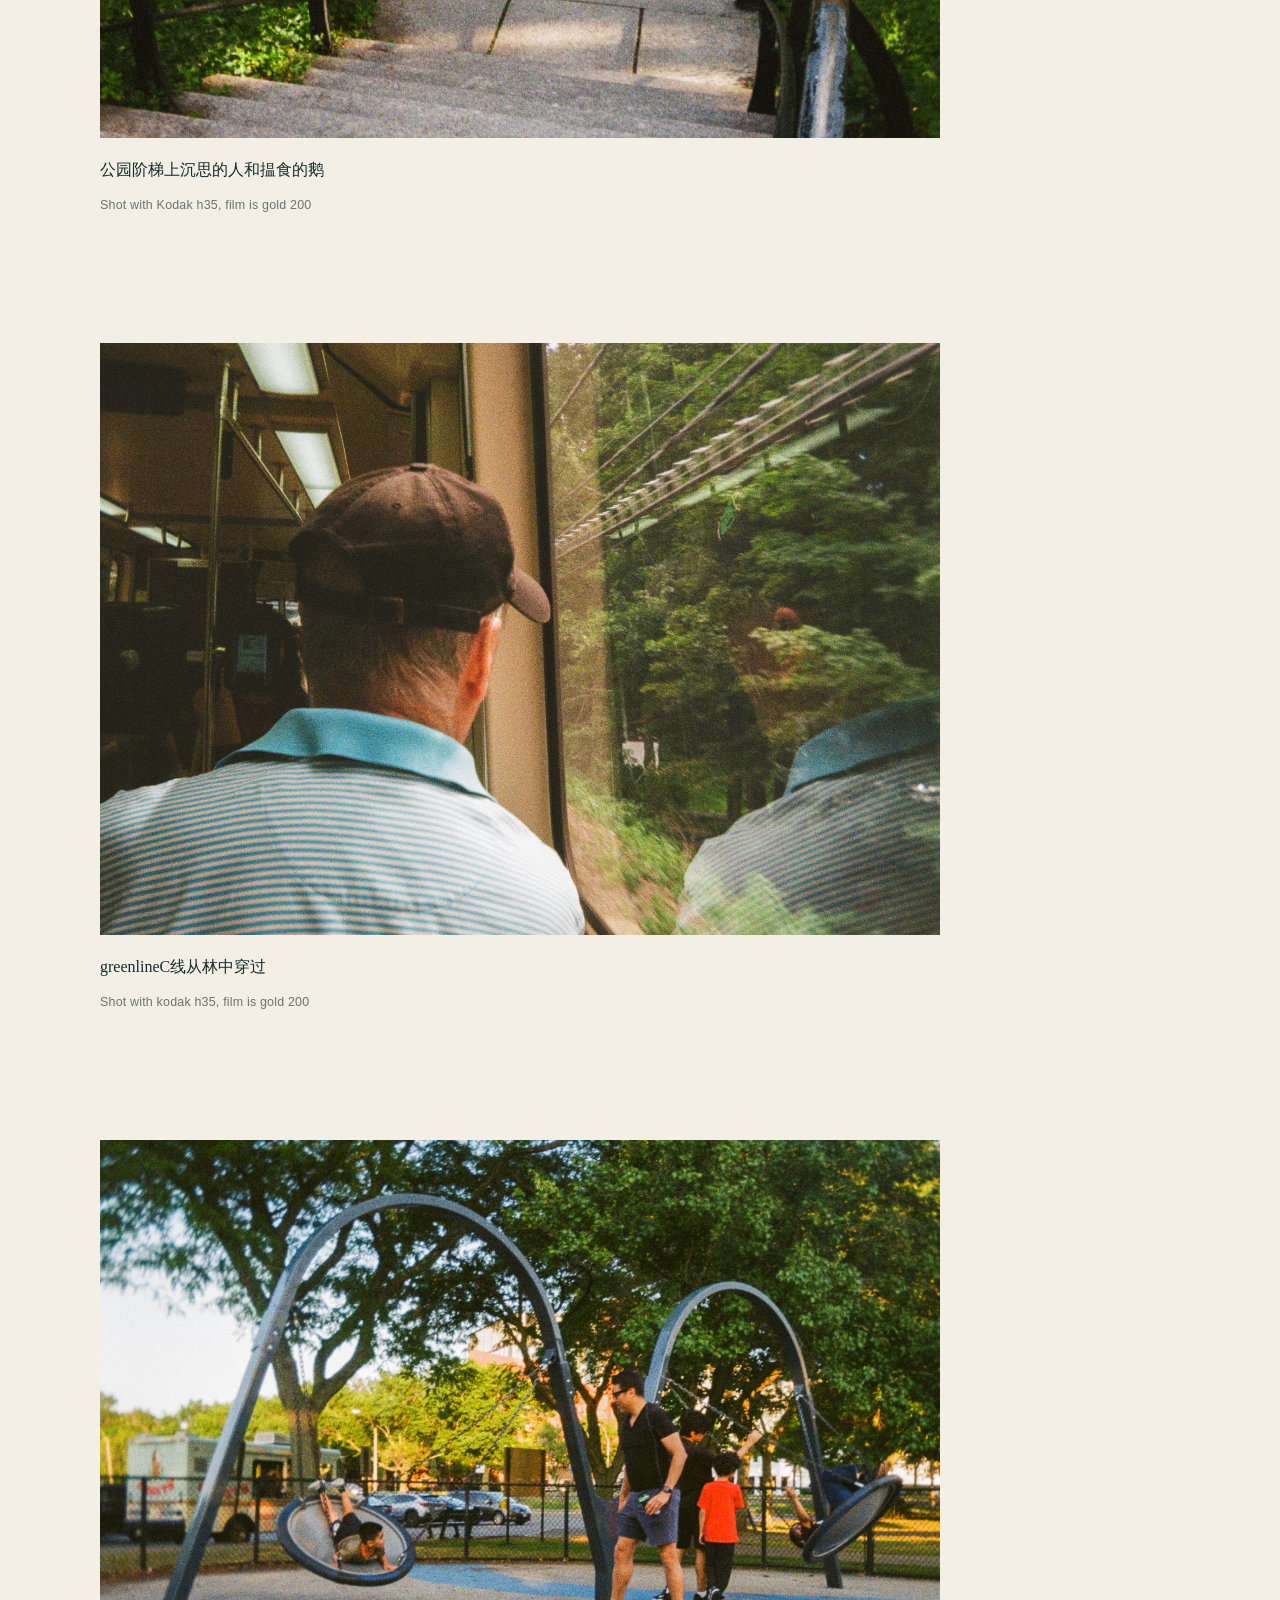
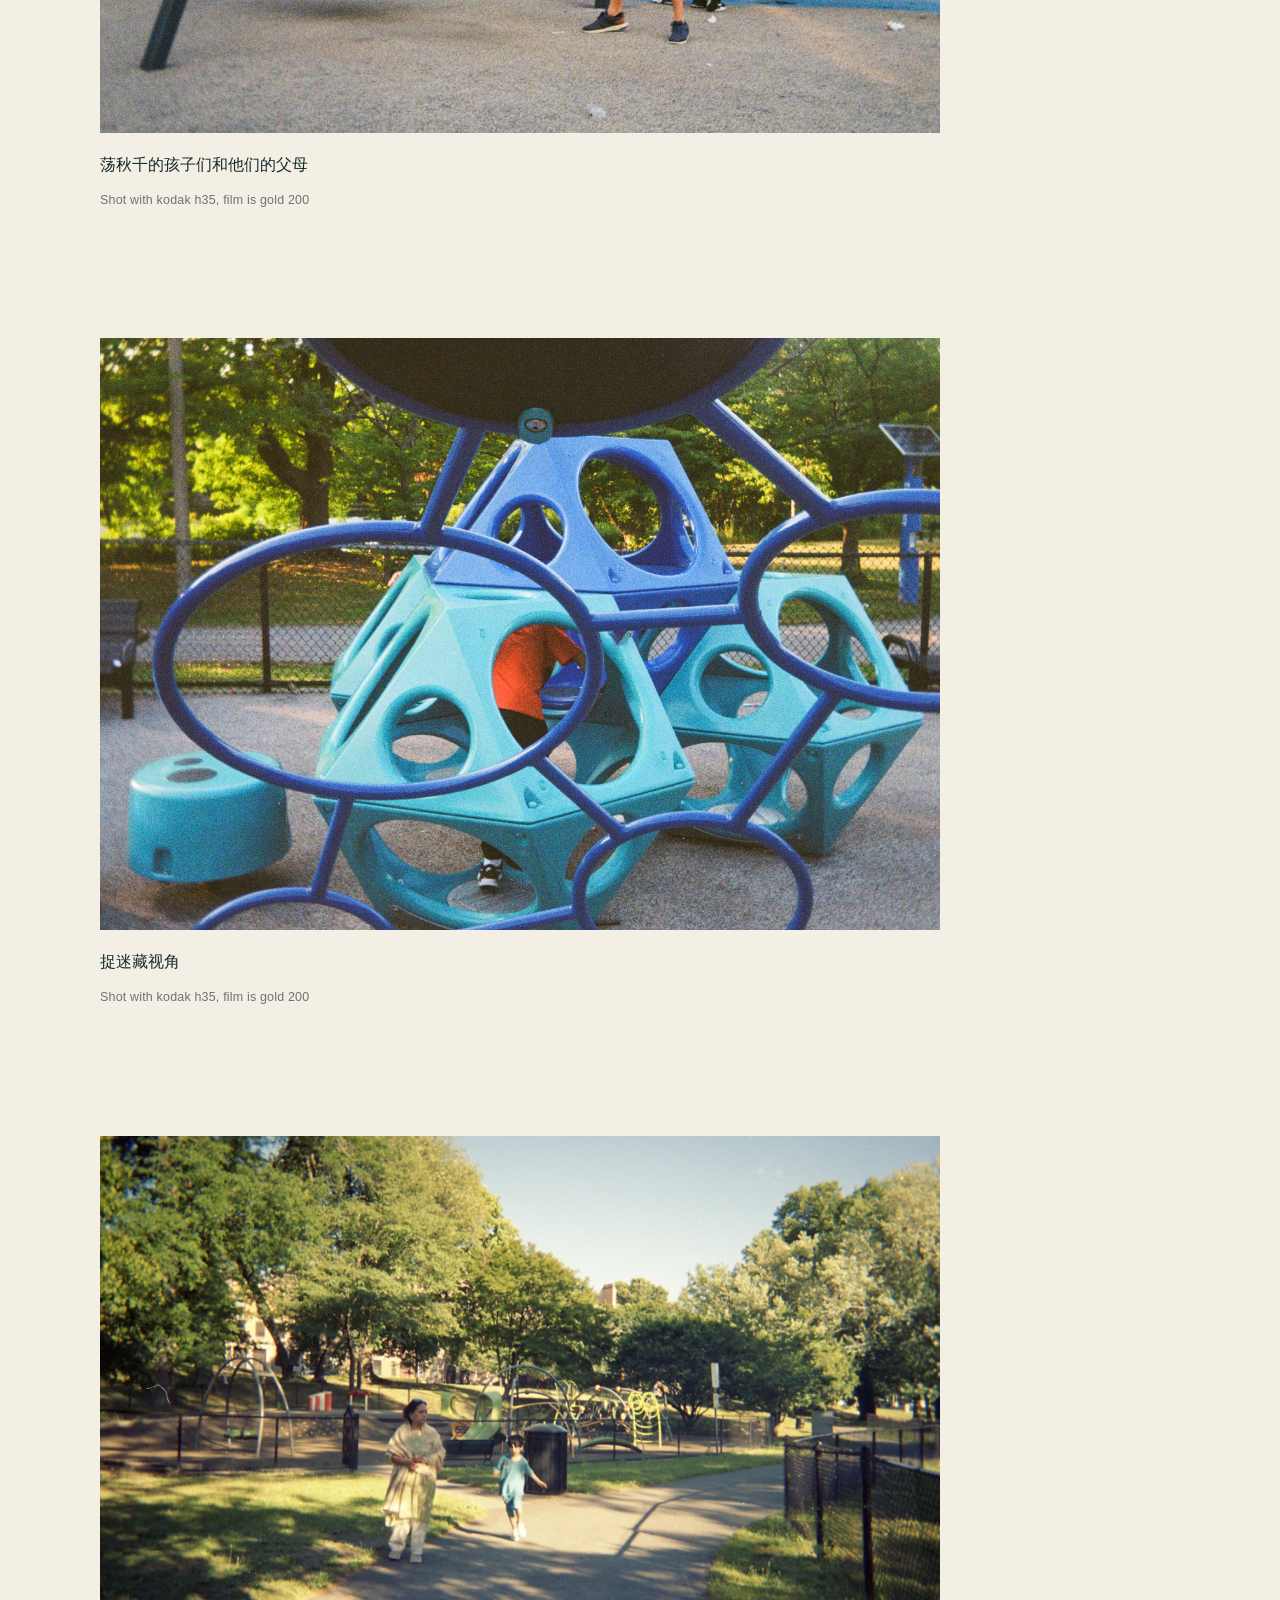
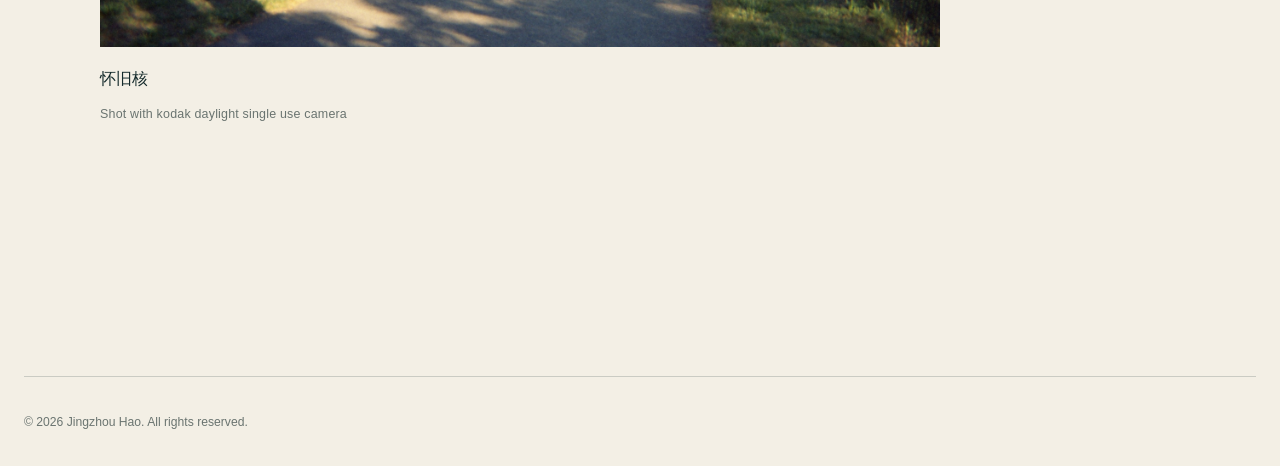
==== commit ecce36d3: "Update album.html" ====
--- a/album.html
+++ b/album.html
@@ -1,61 +1,274 @@
 <!doctype html>
+
 <html lang="en">
+
 <head>
+
   <meta charset="utf-8" />
-  <meta name="viewport" content="width=device-width, initial-scale=1" />
-  <meta name="description" content="Photography collection." />
-  <meta name="theme-color" content="#f3efe5" />
-  <title>Collection — Little Boat's Backyard</title>
-  <link rel="stylesheet" href="assets/css/styles.css" />
+
+  <meta
+    name="viewport"
+    content="width=device-width, initial-scale=1"
+  />
+
+  <meta
+    name="description"
+    content="Photography collection."
+  />
+
+  <meta
+    name="theme-color"
+    content="#f3efe5"
+  />
+
+  <title>
+    Collection — Little Boat's Backyard
+  </title>
+
+  <link
+    rel="stylesheet"
+    href="assets/css/styles.css"
+  />
+
 </head>
+
+
 <body class="inner-page album-page">
+
+
+  <!-- =====================================================
+       TOP NAVIGATION
+       ===================================================== -->
+
   <header class="topbar">
-    <a class="brand" href="index.html" id="album-brand">Little Boat's Backyard</a>
-    <nav class="topnav" aria-label="Site navigation">
-      <a class="is-current" href="photography.html">Photography</a>
-      <a href="bio.html">Bio</a>
+
+    <a
+      class="brand"
+      href="index.html"
+      id="album-brand"
+    >
+      Little Boat's Backyard
+    </a>
+
+
+    <nav
+      class="topnav"
+      aria-label="Site navigation"
+    >
+
+      <a
+        class="is-current"
+        href="photography.html"
+      >
+        Photography
+      </a>
+
+      <a href="bio.html">
+        Bio
+      </a>
+
     </nav>
+
   </header>
 
+
+
+  <!-- =====================================================
+       MAIN CONTENT
+       ===================================================== -->
+
   <main id="album-root">
+
+
+    <!-- ===================================================
+         COLLECTION HERO
+         =================================================== -->
+
     <section class="page-hero album-hero">
-      <img id="album-cover" src="assets/images/cover.jpeg" alt="Collection cover" />
-      <div class="page-hero-shade" aria-hidden="true"></div>
+
+      <img
+        id="album-cover"
+        src="assets/images/cover.jpeg"
+        alt="Collection cover"
+      />
+
+
+      <div
+        class="page-hero-shade"
+        aria-hidden="true"
+      ></div>
+
+
       <div class="page-hero-title">
-        <p class="kicker" id="album-meta"></p>
-        <h1 id="album-title">Collection</h1>
+
+        <!--
+          Secondary-language title.
+
+          EN mode:
+          回到人类
+          Back to Human
+
+          中文 mode:
+          Back to Human
+          回到人类
+        -->
+
+        <p
+          class="kicker"
+          id="album-meta"
+        ></p>
+
+
+        <h1 id="album-title">
+          Collection
+        </h1>
+
       </div>
+
     </section>
 
+
+
+    <!-- ===================================================
+         INTRO
+
+         Reflection and
+         "About this collection"
+         have been removed completely.
+         =================================================== -->
+
     <section class="album-intro-section">
-      <a class="back-link" href="photography.html">← All collections</a>
+
+      <a
+        class="back-link"
+        href="photography.html"
+      >
+        ← All collections
+      </a>
+
+
       <div class="album-intro-copy">
-        <p class="kicker">About this collection</p>
-        <p id="album-intro" class="album-intro"></p>
-        <p id="album-reflection" class="album-reflection"></p>
+
+        <p
+          id="album-intro"
+          class="album-intro"
+        ></p>
+
       </div>
+
     </section>
 
-    <section class="photo-stories" id="photo-stories" aria-label="Collection photographs"></section>
+
+
+    <!-- ===================================================
+         PHOTOGRAPHS
+         =================================================== -->
+
+    <section
+      class="photo-stories"
+      id="photo-stories"
+      aria-label="Collection photographs"
+    ></section>
+
+
   </main>
 
-  <div class="lightbox" id="lightbox" aria-hidden="true" role="dialog" aria-label="Photo viewer">
-    <button class="lightbox-close" id="lightbox-close" aria-label="Close photo viewer">×</button>
-    <button class="lightbox-prev" id="lightbox-prev" aria-label="Previous photo">‹</button>
+
+
+  <!-- =====================================================
+       LIGHTBOX
+       ===================================================== -->
+
+  <div
+    class="lightbox"
+    id="lightbox"
+    aria-hidden="true"
+    role="dialog"
+    aria-label="Photo viewer"
+  >
+
+
+    <button
+      class="lightbox-close"
+      id="lightbox-close"
+      aria-label="Close photo viewer"
+      type="button"
+    >
+      ×
+    </button>
+
+
+    <button
+      class="lightbox-prev"
+      id="lightbox-prev"
+      aria-label="Previous photo"
+      type="button"
+    >
+      ‹
+    </button>
+
+
     <figure>
-      <img id="lightbox-image" alt="Enlarged photograph" />
-      <figcaption id="lightbox-caption"></figcaption>
+
+      <img
+        id="lightbox-image"
+        alt="Enlarged photograph"
+      />
+
+      <figcaption
+        id="lightbox-caption"
+      ></figcaption>
+
     </figure>
-    <button class="lightbox-next" id="lightbox-next" aria-label="Next photo">›</button>
+
+
+    <button
+      class="lightbox-next"
+      id="lightbox-next"
+      aria-label="Next photo"
+      type="button"
+    >
+      ›
+    </button>
+
+
   </div>
 
+
+
+  <!-- =====================================================
+       FOOTER
+       ===================================================== -->
+
   <footer class="site-footer site-footer--paper">
-    <div class="social-links" id="album-social-links" aria-label="Social links"></div>
-    <p class="copyright" id="album-copyright"></p>
+
+    <div
+      class="social-links"
+      id="album-social-links"
+      aria-label="Social links"
+    ></div>
+
+
+    <p
+      class="copyright"
+      id="album-copyright"
+    ></p>
+
   </footer>
 
+
+
+  <!-- =====================================================
+       SCRIPTS
+       ===================================================== -->
+
   <script src="assets/js/site-data.js"></script>
+
   <script src="assets/js/shared.js"></script>
+
   <script src="assets/js/album.js"></script>
+
+
 </body>
+
 </html>
--- a/assets/css/styles.css
+++ b/assets/css/styles.css
@@ -1,579 +1,2082 @@
 :root {
   --ink: #142a2b;
   --deep: #0c2628;
+
   --paper: #f3efe5;
   --paper-soft: #ece6d8;
+
   --cream: #fff8df;
   --muted: #6a7470;
-  --line: rgba(20, 42, 43, 0.18);
-  --serif: "Iowan Old Style", "Baskerville", "Songti SC", "STSong", "Palatino Linotype", Georgia, serif;
-  --sans: "Helvetica Neue", "PingFang SC", "Hiragino Sans GB", Arial, sans-serif;
+
+  --line:
+    rgba(20, 42, 43, 0.18);
+
+  --serif:
+    "Iowan Old Style",
+    Baskerville,
+    "Songti SC",
+    STSong,
+    Georgia,
+    serif;
+
+  --sans:
+    "Helvetica Neue",
+    "PingFang SC",
+    "Hiragino Sans GB",
+    Arial,
+    sans-serif;
+
   --content: 1280px;
 }
 
-* { box-sizing: border-box; }
-html { scroll-behavior: smooth; }
+
+* {
+  box-sizing: border-box;
+}
+
+
+html {
+  scroll-behavior: smooth;
+}
+
+
 body {
   margin: 0;
+
   color: var(--ink);
   background: var(--paper);
+
   font-family: var(--sans);
-  -webkit-font-smoothing: antialiased;
-  text-rendering: optimizeLegibility;
-}
-img { display: block; max-width: 100%; }
-a { color: inherit; text-decoration: none; }
-button { font: inherit; }
-
-/* ---------- Home ---------- */
-.home-page { background: var(--deep); }
+
+  -webkit-font-smoothing:
+    antialiased;
+
+  text-rendering:
+    optimizeLegibility;
+}
+
+
+img {
+  display: block;
+
+  max-width: 100%;
+}
+
+
+a {
+  color: inherit;
+
+  text-decoration: none;
+}
+
+
+button {
+  font: inherit;
+}
+
+
+[hidden] {
+  display: none !important;
+}
+
+
+/* =========================================================
+   HOME
+   ========================================================= */
+
+
+.home-page {
+  height: 100svh;
+
+  overflow: hidden;
+
+  background:
+    var(--deep);
+}
+
+
 .home-hero {
   position: relative;
-  min-height: 100svh;
+
+  height: 100svh;
+
   overflow: hidden;
+
   display: grid;
+
   place-items: center;
+
   isolation: isolate;
-  background: var(--deep);
-}
-.home-backdrop,
+}
+
+
+/*
+  Old blurred background is no
+  longer needed now that desktop
+  and mobile have their own covers.
+*/
+
+.home-backdrop {
+  display: none;
+}
+
+
 .home-image {
   position: absolute;
+
   inset: 0;
+
+  z-index: -3;
+
   width: 100%;
   height: 100%;
-}
-.home-backdrop {
-  z-index: -4;
+
   object-fit: cover;
-  filter: blur(28px) saturate(0.9) brightness(0.72);
-  transform: scale(1.08);
-  opacity: 0.88;
-}
-.home-image {
-  z-index: -3;
-  object-fit: contain;
+
   object-position: center;
 }
+
+
 .home-shade {
   position: absolute;
+
   inset: 0;
+
   z-index: -2;
+
   background:
-    radial-gradient(circle at 50% 46%, rgba(3, 18, 20, 0.02) 0 20%, rgba(3, 18, 20, 0.26) 66%, rgba(3, 18, 20, 0.58) 100%),
-    linear-gradient(to bottom, rgba(2, 14, 16, 0.25), rgba(2, 14, 16, 0.05) 46%, rgba(2, 14, 16, 0.45));
-}
+
+    radial-gradient(
+      circle at 50% 45%,
+
+      rgba(3,18,20,0.03)
+      0 25%,
+
+      rgba(3,18,20,0.28)
+      72%,
+
+      rgba(3,18,20,0.52)
+      100%
+    ),
+
+    linear-gradient(
+      to bottom,
+
+      rgba(2,14,16,0.18),
+
+      rgba(2,14,16,0.03)
+      45%,
+
+      rgba(2,14,16,0.40)
+    );
+}
+
+
 .home-copy {
-  width: min(820px, calc(100% - 42px));
+  width:
+    min(
+      900px,
+      calc(100% - 48px)
+    );
+
+  padding:
+    0 28px 52px;
+
   text-align: center;
-  color: var(--cream);
-  text-shadow: 0 2px 22px rgba(0,0,0,0.35);
-  padding: 34px 28px 96px;
-}
+
+  color:
+    var(--cream);
+
+  text-shadow:
+    0 2px 22px
+    rgba(0,0,0,0.34);
+}
+
+
 .home-copy h1 {
   margin: 0;
-  font: 400 clamp(3rem, 7.2vw, 7rem)/0.98 var(--serif);
-  letter-spacing: 0.005em;
-}
+
+  font:
+    400
+    clamp(
+      2.2rem,
+      4.2vw,
+      4rem
+    )
+    / 1.08
+    var(--serif);
+}
+
+
 .tagline {
-  max-width: 620px;
-  margin: 24px auto 0;
-  font: 400 clamp(1rem, 1.6vw, 1.25rem)/1.75 var(--serif);
-}
+  max-width: 670px;
+
+  margin:
+    36px auto 0;
+
+  font:
+    italic
+    400
+    clamp(
+      0.98rem,
+      1.35vw,
+      1.16rem
+    )
+    / 1.8
+    var(--serif);
+}
+
+
 .home-nav {
   display: flex;
+
   justify-content: center;
-  gap: clamp(30px, 6vw, 76px);
-  margin-top: 36px;
-  font-family: var(--serif);
-  font-size: clamp(1.05rem, 1.9vw, 1.4rem);
-}
-.home-nav a {
+
+  gap:
+    clamp(
+      42px,
+      6vw,
+      76px
+    );
+
+  margin-top:
+    70px;
+
+  font:
+    400
+    clamp(
+      1rem,
+      1.55vw,
+      1.18rem
+    )
+    / 1.2
+    var(--serif);
+}
+
+
+.home-nav a,
+.topnav a {
   position: relative;
-  padding: 7px 1px;
-}
+
+  padding:
+    5px 0;
+}
+
+
 .home-nav a::after,
 .topnav a::after {
   content: "";
+
   position: absolute;
+
   left: 0;
   right: 100%;
+
   bottom: 0;
+
   height: 1px;
-  background: currentColor;
-  transition: right 220ms ease;
-}
+
+  background:
+    currentColor;
+
+  transition:
+    right 180ms ease;
+}
+
+
 .home-nav a:hover::after,
 .topnav a:hover::after,
-.topnav a.is-current::after { right: 0; }
-
-/* ---------- Shared navigation ---------- */
+.topnav a.is-current::after {
+  right: 0;
+}
+
+
+/* =========================================================
+   LANGUAGE SWITCH
+   ========================================================= */
+
+
+.lang-toggle {
+  border: 0;
+
+  padding: 5px 0;
+
+  background:
+    transparent;
+
+  color: inherit;
+
+  cursor: pointer;
+
+  font: inherit;
+
+  opacity: 0.82;
+
+  transition:
+    opacity 180ms ease;
+}
+
+
+.lang-toggle:hover {
+  opacity: 1;
+}
+
+
+.lang-toggle--home {
+  position: absolute;
+
+  z-index: 4;
+
+  top: 24px;
+  right: 30px;
+
+  color:
+    rgba(
+      255,
+      248,
+      223,
+      0.90
+    );
+
+  font-size:
+    0.82rem;
+
+  letter-spacing:
+    0.06em;
+}
+
+
+/* =========================================================
+   NAVIGATION
+   ========================================================= */
+
+
 .topbar {
-  width: min(var(--content), calc(100% - 48px));
+  width:
+    min(
+      var(--content),
+      calc(100% - 48px)
+    );
+
   min-height: 76px;
+
   margin: 0 auto;
+
   display: flex;
-  justify-content: space-between;
+
+  justify-content:
+    space-between;
+
   align-items: center;
+
   gap: 24px;
-  border-bottom: 1px solid var(--line);
-}
+
+  border-bottom:
+    1px solid
+    var(--line);
+}
+
+
 .brand {
-  font: 400 1.08rem/1.2 var(--serif);
-}
+  font:
+    400
+    1.08rem
+    / 1.2
+    var(--serif);
+}
+
+
 .topnav {
   display: flex;
-  gap: 30px;
-  font-size: 0.88rem;
-}
-.topnav a {
-  position: relative;
-  padding: 6px 0;
-}
-
-/* ---------- Shared page hero ---------- */
+
+  align-items: center;
+
+  gap: 28px;
+
+  font-size:
+    0.86rem;
+}
+
+
+.topnav .lang-toggle {
+  margin-left: 4px;
+
+  font-size:
+    0.80rem;
+
+  letter-spacing:
+    0.05em;
+}
+
+
+/* =========================================================
+   SHARED HERO
+   ========================================================= */
+
+
 .page-hero {
   position: relative;
-  width: min(1440px, calc(100% - 48px));
-  height: clamp(360px, 52vw, 680px);
-  max-height: 70svh;
-  margin: 24px auto 0;
+
+  width:
+    min(
+      var(--content),
+      calc(100% - 48px)
+    );
+
+  height:
+    clamp(
+      360px,
+      48vw,
+      650px
+    );
+
+  max-height:
+    70svh;
+
+  margin:
+    24px auto 0;
+
   overflow: hidden;
-  background: var(--deep);
-}
+
+  background:
+    var(--deep);
+}
+
+
 .page-hero > img {
   width: 100%;
   height: 100%;
+
   object-fit: cover;
 }
+
+
 .page-hero-shade {
   position: absolute;
+
   inset: 0;
-  background: linear-gradient(to top, rgba(3, 17, 19, 0.66), rgba(3, 17, 19, 0.05) 58%);
-}
+
+  background:
+    linear-gradient(
+      to top,
+
+      rgba(
+        3,
+        17,
+        19,
+        0.64
+      ),
+
+      rgba(
+        3,
+        17,
+        19,
+        0.04
+      )
+      58%
+    );
+}
+
+
 .page-hero-title {
   position: absolute;
-  left: clamp(24px, 5vw, 74px);
-  right: clamp(24px, 5vw, 74px);
-  bottom: clamp(26px, 5vw, 68px);
-  color: var(--cream);
-}
+
+  left:
+    clamp(
+      24px,
+      5vw,
+      74px
+    );
+
+  right:
+    clamp(
+      24px,
+      5vw,
+      74px
+    );
+
+  bottom:
+    clamp(
+      26px,
+      5vw,
+      64px
+    );
+
+  color:
+    var(--cream);
+}
+
+
 .page-hero-title h1 {
   margin: 0;
-  font: 400 clamp(3.2rem, 8vw, 7rem)/0.94 var(--serif);
-  letter-spacing: 0.005em;
-}
+
+  font:
+    400
+    clamp(
+      3rem,
+      7.5vw,
+      6.5rem
+    )
+    / 0.96
+    var(--serif);
+}
+
+
 .kicker {
-  margin: 0 0 12px;
-  font-size: 0.69rem;
-  font-weight: 600;
-  letter-spacing: 0.2em;
-  text-transform: uppercase;
-}
-
-/* ---------- Photography index ---------- */
+  margin:
+    0 0 12px;
+
+  font-size:
+    0.69rem;
+
+  font-weight:
+    600;
+
+  letter-spacing:
+    0.18em;
+
+  text-transform:
+    uppercase;
+}
+
+
+.lang-zh .kicker {
+  letter-spacing:
+    0.10em;
+
+  text-transform:
+    none;
+}
+
+
+/* =========================================================
+   ALBUM HERO
+   ========================================================= */
+
+
+/*
+  3:2 is deliberately close to
+  a normal horizontal 35 mm frame.
+
+  This keeps the hero wide without
+  heavily cropping the original.
+*/
+
+.album-hero {
+  width:
+    min(
+      1180px,
+      calc(100% - 48px)
+    );
+
+  height: auto;
+
+  aspect-ratio:
+    3 / 2;
+
+  max-height: none;
+}
+
+
+.album-hero > img {
+  width: 100%;
+  height: 100%;
+
+  object-fit: cover;
+
+  object-position:
+    center;
+}
+
+
+/*
+  Secondary-language title.
+*/
+
+.album-hero .kicker {
+  margin-bottom:
+    10px;
+
+  font:
+    400
+    clamp(
+      0.95rem,
+      1.4vw,
+      1.2rem
+    )
+    / 1.4
+    var(--serif);
+
+  letter-spacing:
+    0.03em;
+
+  text-transform:
+    none;
+}
+
+
+/*
+  Main-language title.
+*/
+
+.album-hero
+.page-hero-title
+h1 {
+  font-size:
+    clamp(
+      2.9rem,
+      6.2vw,
+      5.3rem
+    );
+}
+
+
+/* =========================================================
+   PHOTOGRAPHY
+   ========================================================= */
+
+
 .collections-wrap {
-  width: min(var(--content), calc(100% - 48px));
-  margin: 0 auto;
-  padding: 92px 0 126px;
-}
+  width:
+    min(
+      var(--content),
+      calc(100% - 48px)
+    );
+
+  margin:
+    0 auto;
+
+  padding:
+    88px 0 124px;
+}
+
+
 .collections-heading {
   display: grid;
-  grid-template-columns: minmax(0, 1.35fr) minmax(280px, 0.65fr);
+
+  grid-template-columns:
+    minmax(0, 1.35fr)
+    minmax(280px, 0.65fr);
+
   gap: 64px;
+
   align-items: end;
-  margin-bottom: 48px;
-  padding-bottom: 30px;
-  border-bottom: 1px solid var(--line);
-}
+
+  margin-bottom:
+    48px;
+
+  padding-bottom:
+    30px;
+
+  border-bottom:
+    1px solid
+    var(--line);
+}
+
+
 .collections-heading h2 {
-  max-width: 780px;
+  max-width: 800px;
+
   margin: 0;
-  font: 400 clamp(2rem, 4vw, 3.4rem)/1.08 var(--serif);
-}
+
+  font:
+    400
+    clamp(
+      2rem,
+      4vw,
+      3.35rem
+    )
+    / 1.1
+    var(--serif);
+}
+
+
 .collections-note {
   margin: 0;
-  color: var(--muted);
-  font: 400 1rem/1.75 var(--serif);
-}
+
+  color:
+    var(--muted);
+
+  font:
+    400
+    1rem
+    / 1.75
+    var(--serif);
+}
+
+
 .collection-grid {
   display: grid;
-  grid-template-columns: repeat(3, minmax(0, 1fr));
-  gap: 54px 24px;
-}
+
+  grid-template-columns:
+    repeat(
+      3,
+      minmax(0, 1fr)
+    );
+
+  gap:
+    54px 24px;
+}
+
+
 .collection-card {
   min-width: 0;
+
   opacity: 0;
-  transform: translateY(12px);
-  animation: collection-reveal 500ms ease forwards;
-  animation-delay: var(--delay, 0ms);
-}
-@keyframes collection-reveal { to { opacity: 1; transform: translateY(0); } }
+
+  transform:
+    translateY(10px);
+
+  animation:
+    collection-reveal
+    480ms
+    ease
+    forwards;
+
+  animation-delay:
+    var(
+      --delay,
+      0ms
+    );
+}
+
+
+@keyframes
+collection-reveal {
+
+  to {
+    opacity: 1;
+
+    transform:
+      translateY(0);
+  }
+}
+
+
+/*
+  3:2 instead of old 4:3.
+
+  This keeps your film covers
+  closer to the original frame.
+*/
+
 .collection-image-wrap {
-  aspect-ratio: 4 / 3;
+  aspect-ratio:
+    3 / 2;
+
   overflow: hidden;
-  background: var(--paper-soft);
-}
+
+  background:
+    var(--paper-soft);
+}
+
+
 .collection-image-wrap img {
   width: 100%;
   height: 100%;
+
   object-fit: cover;
-  transition: transform 650ms cubic-bezier(.2,.7,.2,1), opacity 300ms ease;
-}
-.collection-card:hover img { transform: scale(1.025); opacity: 0.95; }
-.collection-card-copy { padding-top: 15px; }
+
+  transition:
+    transform
+    600ms
+    cubic-bezier(
+      .2,
+      .7,
+      .2,
+      1
+    ),
+
+    opacity
+    250ms
+    ease;
+}
+
+
+.collection-card:hover img {
+  transform:
+    scale(1.022);
+
+  opacity:
+    0.95;
+}
+
+
+.collection-card-copy {
+  padding-top:
+    16px;
+}
+
+
+/*
+  Other-language title.
+*/
+
+.collection-secondary-title {
+  margin-bottom:
+    7px;
+
+  color:
+    var(--muted);
+
+  font:
+    400
+    0.92rem
+    / 1.45
+    var(--serif);
+}
+
+
+/*
+  Current-language title.
+*/
+
 .collection-card-copy h3 {
   margin: 0;
-  font: 400 clamp(1.45rem, 2.3vw, 2rem)/1.08 var(--serif);
-}
-.collection-card-copy p {
-  margin: 7px 0 0;
-  color: var(--muted);
-  font-size: 0.78rem;
-  letter-spacing: 0.08em;
-  text-transform: uppercase;
-}
-
-/* ---------- Album ---------- */
+
+  font:
+    400
+    clamp(
+      1.4rem,
+      2.1vw,
+      1.95rem
+    )
+    / 1.12
+    var(--serif);
+}
+
+
+.lang-zh
+.collection-card-copy
+h3 {
+  line-height:
+    1.28;
+}
+
+
+/* =========================================================
+   ALBUM INTRO
+   ========================================================= */
+
+
 .album-intro-section {
-  width: min(1120px, calc(100% - 48px));
-  margin: 0 auto;
-  padding: 88px 0 104px;
+  width:
+    min(
+      1120px,
+      calc(100% - 48px)
+    );
+
+  margin:
+    0 auto;
+
+  padding:
+    82px 0 96px;
+
   display: grid;
-  grid-template-columns: minmax(160px, 0.35fr) minmax(0, 1fr);
-  gap: 68px;
-  border-bottom: 1px solid var(--line);
-}
+
+  grid-template-columns:
+    minmax(150px, 0.3fr)
+    minmax(0, 1fr);
+
+  gap: 64px;
+
+  border-bottom:
+    1px solid
+    var(--line);
+}
+
+
 .back-link {
   align-self: start;
-  color: var(--muted);
-  font-size: 0.82rem;
-  transition: color 180ms ease;
-}
-.back-link:hover { color: var(--ink); }
+
+  display: inline-block;
+
+  width: fit-content;
+
+  color: var(--ink);
+
+  font-size: 0.92rem;
+  font-weight: 500;
+
+  line-height: 1.4;
+
+  padding-bottom: 5px;
+
+  border-bottom:
+    1px solid
+    rgba(20, 42, 43, 0.45);
+
+  transition:
+    opacity 180ms ease,
+    border-color 180ms ease;
+}
+
+
+.back-link:hover {
+  opacity: 0.6;
+
+  border-color:
+    var(--ink);
+}
+
 .album-intro,
 .album-reflection {
   max-width: 790px;
+
   margin: 0;
-  font: 400 clamp(1.12rem, 1.8vw, 1.4rem)/1.85 var(--serif);
-}
+
+  font:
+    400
+    clamp(
+      1.1rem,
+      1.7vw,
+      1.35rem
+    )
+    / 1.85
+    var(--serif);
+}
+
+
 .album-reflection {
-  margin-top: 28px;
-  color: #53605c;
-}
+  margin-top:
+    26px;
+
+  color:
+    #53605c;
+}
+
+
+/* =========================================================
+   PHOTO STORIES
+   ========================================================= */
+
+
 .photo-stories {
-  width: min(1220px, calc(100% - 48px));
-  margin: 0 auto;
-  padding: 104px 0 132px;
-}
+  width:
+    min(
+      1080px,
+      calc(100% - 48px)
+    );
+
+  margin:
+    0 auto;
+
+  padding:
+    88px 0 124px;
+}
+
+
 .photo-story {
+  width: 100%;
+
+  margin:
+    0 0
+    clamp(
+      82px,
+      10vw,
+      136px
+    );
+}
+
+
+/*
+  LANDSCAPE
+
+  Image above,
+  comment below.
+*/
+
+.photo-story--landscape {
+  display: block;
+
+  max-width: 840px;
+}
+
+
+/*
+  PORTRAIT — DESKTOP
+
+  Image left,
+  comment right.
+*/
+
+.photo-story--portrait {
   display: grid;
-  grid-template-columns: minmax(0, 1.45fr) minmax(240px, 0.55fr);
-  gap: clamp(40px, 7vw, 96px);
+
+  grid-template-columns:
+    minmax(0, 500px)
+    minmax(210px, 300px);
+
+  gap:
+    clamp(
+      38px,
+      5vw,
+      66px
+    );
+
   align-items: center;
-  margin-bottom: clamp(96px, 13vw, 180px);
-}
-.photo-story--reverse .photo-story-figure { order: 2; }
-.photo-story--reverse .photo-note { order: 1; }
-.photo-story--no-note {
+
+  max-width: 900px;
+}
+
+
+/*
+  If there is no text,
+  don't reserve text space.
+*/
+
+.photo-story--no-note
+.photo-story--portrait {
   display: block;
-  width: min(980px, 88%);
-  margin-left: auto;
-  margin-right: auto;
-}
-.photo-story-figure { margin: 0; min-width: 0; }
+
+  max-width: 500px;
+}
+
+
+.photo-story--no-note
+.photo-story--landscape {
+  max-width: 840px;
+}
+
+
+.photo-story-figure {
+  margin: 0;
+
+  min-width: 0;
+}
+
+
 .photo-open {
+  display: flex;
+
+  justify-content:
+    flex-start;
+
+  width: 100%;
+
+  padding: 0;
+
+  border: 0;
+
+  background:
+    transparent;
+
+  cursor:
+    zoom-in;
+}
+
+
+.photo-open img {
   display: block;
-  width: 100%;
-  padding: 0;
-  border: 0;
-  background: transparent;
-  cursor: zoom-in;
-}
+
+  width: auto;
+
+  max-width: 100%;
+
+  height: auto;
+
+  object-fit:
+    contain;
+
+  object-position:
+    left center;
+
+  transition:
+    opacity 220ms ease;
+}
+
+
+.photo-story--landscape
 .photo-open img {
   width: 100%;
-  height: auto;
-  max-height: 82svh;
-  object-fit: contain;
-  object-position: left center;
-  transition: opacity 250ms ease;
-}
-.photo-open:hover img { opacity: 0.94; }
-.photo-story-figure figcaption {
-  margin-top: 10px;
-  color: var(--muted);
-  font-size: 0.77rem;
-  line-height: 1.5;
-}
+}
+
+
+.photo-story--portrait
+.photo-open img {
+  max-height:
+    74svh;
+}
+
+
+.photo-open:hover img {
+  opacity:
+    0.94;
+}
+
+
+/* Photo comment */
+
 .photo-note {
-  max-width: 360px;
-  font: 400 clamp(1rem, 1.55vw, 1.22rem)/1.8 var(--serif);
-}
-.photo-number {
-  display: block;
-  margin-bottom: 18px;
-  color: var(--muted);
-  font: 500 0.67rem/1 var(--sans);
-  letter-spacing: 0.18em;
-}
-.photo-note p { margin: 0; }
-
-/* ---------- Bio ---------- */
+  max-width: 700px;
+
+  margin-top:
+    18px;
+
+  font:
+    400
+    clamp(
+      0.98rem,
+      1.25vw,
+      1.08rem
+    )
+    / 1.75
+    var(--serif);
+}
+
+
+/*
+  Only portrait desktop
+  moves comment to right.
+*/
+
+.photo-story--portrait
+.photo-note {
+  max-width: 300px;
+
+  margin-top: 0;
+}
+
+
+.photo-caption {
+  margin: 0;
+}
+
+
+.photo-tech {
+  margin:
+    12px 0 0;
+
+  color:
+    var(--muted);
+
+  font:
+    400
+    0.78rem
+    / 1.55
+    var(--sans);
+
+  letter-spacing:
+    0.015em;
+}
+
+
+/* =========================================================
+   BIO
+   ========================================================= */
+
+
 .bio-intro-section {
-  width: min(1120px, calc(100% - 48px));
-  margin: 0 auto;
-  padding: 104px 0 112px;
+  width:
+    min(
+      1120px,
+      calc(100% - 48px)
+    );
+
+  margin:
+    0 auto;
+
+  padding:
+    98px 0 106px;
+
   display: grid;
-  grid-template-columns: minmax(280px, 0.75fr) minmax(0, 1.25fr);
-  gap: clamp(52px, 8vw, 108px);
-  align-items: center;
-}
+
+  grid-template-columns:
+    minmax(280px, 0.75fr)
+    minmax(0, 1.25fr);
+
+  gap:
+    clamp(
+      52px,
+      8vw,
+      108px
+    );
+
+  align-items:
+    center;
+}
+
+
 .bio-portrait-wrap {
   margin: 0;
-  aspect-ratio: 4 / 5;
+
+  aspect-ratio:
+    4 / 5;
+
   overflow: hidden;
-  background: var(--paper-soft);
-}
+
+  background:
+    var(--paper-soft);
+}
+
+
 .bio-portrait-wrap img {
   width: 100%;
   height: 100%;
-  object-fit: cover;
-}
+
+  object-fit:
+    cover;
+}
+
+
 .bio-copy h2,
 .cv-section h2 {
   margin: 0;
-  font: 400 clamp(2.6rem, 5vw, 4.6rem)/1 var(--serif);
-}
+
+  font:
+    400
+    clamp(
+      2.2rem,
+      4vw,
+      3.6rem
+    )
+    / 1.05
+    var(--serif);
+}
+
+
 .bio-text {
-  margin-top: 32px;
-  font: 400 clamp(1.06rem, 1.6vw, 1.28rem)/1.9 var(--serif);
-}
-.bio-text p { margin: 0 0 24px; }
+  margin-top:
+    30px;
+
+  font:
+    400
+    1.05rem
+    / 1.85
+    var(--serif);
+}
+
+
+.bio-text p {
+  margin:
+    0 0 18px;
+}
+
+
+/* ---------- CV ---------- */
+
+
 .cv-section {
-  width: min(1120px, calc(100% - 48px));
-  margin: 0 auto;
-  padding: 80px 0 112px;
-  border-top: 1px solid var(--line);
+  width:
+    min(
+      1120px,
+      calc(100% - 48px)
+    );
+
+  margin:
+    0 auto;
+
+  padding:
+    76px 0 90px;
+
   display: grid;
-  grid-template-columns: minmax(0, 0.7fr) minmax(0, 1.3fr);
-  gap: 70px;
-}
+
+  grid-template-columns:
+    minmax(220px, 0.7fr)
+    minmax(0, 1.3fr);
+
+  gap: 72px;
+
+  border-top:
+    1px solid
+    var(--line);
+}
+
+
 .cv-copy {
-  align-self: end;
-  font: 400 1.04rem/1.75 var(--serif);
-}
-.cv-copy > p { margin: 0 0 24px; }
+  max-width: 650px;
+}
+
+
+.cv-copy p {
+  margin:
+    0 0 24px;
+
+  font:
+    400
+    1rem
+    / 1.75
+    var(--serif);
+}
+
+
 .cv-button {
-  display: inline-flex;
-  align-items: center;
-  justify-content: space-between;
-  gap: 40px;
-  min-width: 220px;
-  padding: 14px 18px;
-  border: 1px solid currentColor;
-  font-family: var(--sans);
-  font-size: 0.85rem;
-  transition: background 180ms ease, color 180ms ease;
-}
-.cv-button:hover { background: var(--ink); color: var(--paper); }
+  display:
+    inline-flex;
+
+  align-items:
+    center;
+
+  gap: 10px;
+
+  padding:
+    11px 0;
+
+  border-bottom:
+    1px solid
+    currentColor;
+
+  font-size:
+    0.88rem;
+}
+
+
 .cv-missing {
-  color: var(--muted);
-  font-size: 0.85rem;
-}
-.cv-missing code { font-size: 0.82em; }
-
-/* ---------- Footer ---------- */
+  color:
+    var(--muted);
+
+  font-size:
+    0.82rem !important;
+}
+
+
+/* =========================================================
+   FOOTER
+   ========================================================= */
+
+
 .site-footer {
-  width: min(var(--content), calc(100% - 48px));
-  min-height: 90px;
-  margin: 0 auto;
+  width:
+    min(
+      var(--content),
+      calc(100% - 48px)
+    );
+
+  min-height:
+    90px;
+
+  margin:
+    0 auto;
+
   display: flex;
-  justify-content: space-between;
-  align-items: center;
+
+  justify-content:
+    space-between;
+
+  align-items:
+    center;
+
   gap: 24px;
-  font-size: 0.76rem;
-  letter-spacing: 0.02em;
-}
+
+  font-size:
+    0.76rem;
+}
+
+
 .site-footer--paper {
-  border-top: 1px solid var(--line);
-  color: var(--muted);
-}
+  border-top:
+    1px solid
+    var(--line);
+
+  color:
+    var(--muted);
+}
+
+
 .site-footer--overlay {
-  position: absolute;
+  position:
+    absolute;
+
   left: 50%;
   bottom: 0;
-  transform: translateX(-50%);
-  width: min(var(--content), calc(100% - 48px));
+
+  transform:
+    translateX(-50%);
+
   z-index: 2;
-  color: rgba(255, 248, 223, 0.8);
-}
+
+  color:
+    rgba(
+      255,
+      248,
+      223,
+      0.82
+    );
+}
+
+
 .social-links {
   display: flex;
+
   gap: 20px;
 }
-.social-links a { transition: opacity 180ms ease; }
-.social-links a:hover { opacity: 0.6; }
-.copyright { margin: 0; text-align: right; }
-
-/* ---------- Lightbox ---------- */
-.no-scroll { overflow: hidden; }
+
+
+.social-links a:hover {
+  opacity:
+    0.6;
+}
+
+
+.copyright {
+  margin: 0;
+
+  text-align:
+    right;
+}
+
+
+/* =========================================================
+   LIGHTBOX
+   ========================================================= */
+
+
+.no-scroll {
+  overflow:
+    hidden;
+}
+
+
 .lightbox {
-  position: fixed;
+  position:
+    fixed;
+
   inset: 0;
+
   z-index: 50;
+
   display: none;
-  place-items: center;
-  padding: 34px 72px;
-  color: white;
-  background: rgba(5, 18, 20, 0.96);
-}
-.lightbox.is-open { display: grid; }
-.lightbox figure { margin: 0; text-align: center; max-width: 100%; }
+
+  place-items:
+    center;
+
+  padding:
+    34px 72px;
+
+  color:
+    white;
+
+  background:
+    rgba(
+      5,
+      18,
+      20,
+      0.96
+    );
+}
+
+
+.lightbox.is-open {
+  display: grid;
+}
+
+
+.lightbox figure {
+  margin: 0;
+
+  text-align:
+    center;
+
+  max-width:
+    100%;
+}
+
+
 .lightbox img {
-  display: block;
-  max-width: min(92vw, 1700px);
-  max-height: 86vh;
+  max-width:
+    min(
+      92vw,
+      1700px
+    );
+
+  max-height:
+    86vh;
+
   width: auto;
   height: auto;
-  margin: 0 auto;
-}
+
+  margin:
+    0 auto;
+}
+
+
 .lightbox figcaption {
   max-width: 760px;
-  min-height: 1.3em;
-  margin: 12px auto 0;
-  color: rgba(255,255,255,0.68);
-  font: 400 0.8rem/1.55 var(--serif);
-}
+
+  min-height:
+    1.3em;
+
+  margin:
+    12px auto 0;
+
+  color:
+    rgba(
+      255,
+      255,
+      255,
+      0.70
+    );
+
+  font:
+    400
+    0.8rem
+    / 1.55
+    var(--serif);
+}
+
+
 .lightbox button {
-  position: fixed;
+  position:
+    fixed;
+
   border: 0;
-  background: transparent;
-  color: white;
-  cursor: pointer;
-  opacity: 0.82;
-}
-.lightbox button:hover { opacity: 1; }
-.lightbox-close { top: 16px; right: 24px; font-size: 2.25rem; }
+
+  background:
+    transparent;
+
+  color:
+    white;
+
+  cursor:
+    pointer;
+
+  opacity:
+    0.82;
+}
+
+
+.lightbox button:hover {
+  opacity: 1;
+}
+
+
+.lightbox-close {
+  top: 16px;
+
+  right: 24px;
+
+  font-size:
+    2.25rem;
+}
+
+
 .lightbox-prev,
-.lightbox-next { top: 50%; transform: translateY(-50%); font-size: 3rem; }
-.lightbox-prev { left: 20px; }
-.lightbox-next { right: 20px; }
-
-/* ---------- Tablet ---------- */
-@media (max-width: 920px) {
-  .collection-grid { grid-template-columns: repeat(2, minmax(0, 1fr)); }
-  .collections-heading { grid-template-columns: 1fr; gap: 26px; align-items: start; }
-  .collections-note { max-width: 680px; }
-
-  .photo-story {
-    grid-template-columns: minmax(0, 1.3fr) minmax(210px, 0.7fr);
-    gap: 42px;
-  }
-  .bio-intro-section { gap: 48px; }
-}
-
-/* ---------- Mobile ---------- */
-@media (max-width: 680px) {
+.lightbox-next {
+  top: 50%;
+
+  transform:
+    translateY(-50%);
+
+  font-size:
+    3rem;
+}
+
+
+.lightbox-prev {
+  left: 20px;
+}
+
+
+.lightbox-next {
+  right: 20px;
+}
+
+
+/* =========================================================
+   TABLET
+   ========================================================= */
+
+
+@media
+(max-width: 1024px) {
+
+
+  .collection-grid {
+    grid-template-columns:
+      repeat(
+        2,
+        minmax(0, 1fr)
+      );
+  }
+
+
+  .collections-heading {
+    grid-template-columns:
+      1fr;
+
+    gap:
+      26px;
+  }
+
+
+  .photo-story--portrait {
+    grid-template-columns:
+      minmax(0, 430px)
+      minmax(180px, 240px);
+
+    gap:
+      32px;
+  }
+
+
+  .bio-intro-section {
+    gap:
+      48px;
+  }
+}
+
+
+/* =========================================================
+   MOBILE
+   ========================================================= */
+
+
+@media
+(max-width: 680px) {
+
+
+  /* ---------- Home ---------- */
+
+
   .home-copy {
-    width: calc(100% - 24px);
-    padding: 26px 16px 118px;
-  }
-  .home-copy h1 { font-size: clamp(2.8rem, 14vw, 4.8rem); }
-  .tagline { font-size: 1rem; line-height: 1.6; }
-  .home-nav { margin-top: 28px; gap: 34px; }
-  .home-image { object-fit: cover; object-position: 50% 50%; }
-  .home-backdrop { display: none; }
+    width:
+      calc(100% - 28px);
+
+    padding:
+      0 14px 84px;
+  }
+
+
+  .home-copy h1 {
+    font-size:
+      clamp(
+        2rem,
+        9vw,
+        3.15rem
+      );
+  }
+
+
+  .tagline {
+    margin-top:
+      28px;
+
+    font-size:
+      0.94rem;
+
+    line-height:
+      1.7;
+  }
+
+
+  .home-nav {
+    margin-top:
+      52px;
+
+    gap:
+      38px;
+  }
+
+
+  .lang-toggle--home {
+    top: 18px;
+
+    right: 20px;
+  }
+
+
+  /* ---------- Navigation ---------- */
+
 
   .topbar {
-    width: calc(100% - 28px);
-    min-height: 64px;
-    gap: 18px;
-  }
-  .brand { font-size: 0.95rem; }
-  .topnav { gap: 18px; font-size: 0.8rem; }
+    width:
+      calc(
+        100% - 28px
+      );
+
+    min-height:
+      66px;
+
+    gap:
+      14px;
+  }
+
+
+  .brand {
+    font-size:
+      0.92rem;
+  }
+
+
+  .topnav {
+    gap:
+      15px;
+
+    font-size:
+      0.76rem;
+  }
+
+
+  .topnav
+  .lang-toggle {
+    font-size:
+      0.73rem;
+  }
+
+
+  /* ---------- Hero ---------- */
+
 
   .page-hero {
-    width: calc(100% - 24px);
-    margin-top: 12px;
-    height: 58svh;
-    min-height: 390px;
-    max-height: 580px;
-  }
-  .page-hero-title h1 { font-size: clamp(3rem, 15vw, 5rem); }
+    width:
+      calc(
+        100% - 24px
+      );
+
+    margin-top:
+      12px;
+
+    height:
+      54svh;
+
+    min-height:
+      350px;
+
+    max-height:
+      560px;
+  }
+
+
+  .page-hero-title h1 {
+    font-size:
+      clamp(
+        2.8rem,
+        14vw,
+        4.8rem
+      );
+  }
+
+
+  /*
+    Album hero remains 3:2.
+
+    It is intentionally not made
+    tall like the Photography and
+    Bio heroes.
+  */
+
+  .album-hero {
+    width:
+      calc(
+        100% - 24px
+      );
+
+    height: auto;
+
+    min-height: 0;
+
+    aspect-ratio:
+      3 / 2;
+  }
+
+
+  .album-hero
+  .page-hero-title {
+    left: 20px;
+
+    right: 20px;
+
+    bottom: 20px;
+  }
+
+
+  .album-hero
+  .page-hero-title
+  h1 {
+    font-size:
+      clamp(
+        2.3rem,
+        11vw,
+        3.9rem
+      );
+  }
+
+
+  .album-hero
+  .kicker {
+    font-size:
+      0.90rem;
+
+    line-height:
+      1.35;
+  }
+
+
+  /* ---------- Photography ---------- */
+
 
   .collections-wrap {
-    width: calc(100% - 30px);
-    padding: 68px 0 88px;
-  }
-  .collections-heading { margin-bottom: 30px; padding-bottom: 24px; }
-  .collections-heading h2 { font-size: 2rem; }
-  .collection-grid { grid-template-columns: 1fr; gap: 42px; }
-  .collection-image-wrap { aspect-ratio: 5 / 4; }
+    width:
+      calc(
+        100% - 30px
+      );
+
+    padding:
+      64px 0 84px;
+  }
+
+
+  .collections-heading {
+    margin-bottom:
+      30px;
+
+    padding-bottom:
+      24px;
+  }
+
+
+  .collections-heading h2 {
+    font-size:
+      2rem;
+  }
+
+
+  .collection-grid {
+    grid-template-columns:
+      1fr;
+
+    gap:
+      42px;
+  }
+
+
+  .collection-image-wrap {
+    aspect-ratio:
+      3 / 2;
+  }
+
+
+  /* ---------- Album intro ---------- */
+
 
   .album-intro-section {
-    width: calc(100% - 30px);
-    grid-template-columns: 1fr;
-    gap: 36px;
-    padding: 62px 0 70px;
-  }
+    width:
+      calc(
+        100% - 30px
+      );
+
+    grid-template-columns:
+      1fr;
+
+    gap:
+      34px;
+
+    padding:
+      58px 0 66px;
+  }
+
+
+  /* ---------- Photos ---------- */
+
+
   .photo-stories {
-    width: calc(100% - 24px);
-    padding: 72px 0 92px;
-  }
+    width:
+      calc(
+        100% - 30px
+      );
+
+    padding:
+      64px 0 88px;
+  }
+
+
+  /*
+    ALL photos become vertical
+    flow on mobile:
+
+    image
+    text
+  */
+
   .photo-story,
-  .photo-story--reverse {
-    grid-template-columns: 1fr;
-    gap: 24px;
-    margin-bottom: 78px;
-  }
-  .photo-story--reverse .photo-story-figure,
-  .photo-story--reverse .photo-note { order: initial; }
-  .photo-story--no-note { width: 100%; }
-  .photo-note { max-width: 92%; padding: 0 6px; }
-  .photo-open img { max-height: none; }
+  .photo-story--landscape,
+  .photo-story--portrait,
+  .photo-story--no-note,
+  .photo-story--no-note.photo-story--portrait {
+
+    display: block;
+
+    width: 100%;
+
+    max-width: none;
+
+    margin:
+      0 0 72px;
+  }
+
+
+  /*
+    Portrait photo itself stays a
+    little narrower than screen.
+  */
+
+  .photo-story--portrait
+  .photo-story-figure {
+
+    width:
+      min(
+        88%,
+        520px
+      );
+  }
+
+
+  .photo-open img,
+  .photo-story--portrait
+  .photo-open img,
+  .photo-story--landscape
+  .photo-open img {
+
+    width: 100%;
+
+    max-height: none;
+  }
+
+
+  .photo-note,
+  .photo-story--portrait
+  .photo-note {
+
+    width:
+      min(
+        94%,
+        700px
+      );
+
+    max-width: none;
+
+    margin:
+      16px 0 0;
+  }
+
+
+  /* ---------- Bio ---------- */
+
 
   .bio-intro-section {
-    width: calc(100% - 30px);
-    grid-template-columns: 1fr;
-    gap: 44px;
-    padding: 70px 0 78px;
-  }
-  .bio-portrait-wrap { width: min(88%, 420px); }
+    width:
+      calc(
+        100% - 30px
+      );
+
+    grid-template-columns:
+      1fr;
+
+    gap:
+      42px;
+
+    padding:
+      68px 0 76px;
+  }
+
+
+  .bio-portrait-wrap {
+    width:
+      min(
+        82%,
+        420px
+      );
+  }
+
+
   .cv-section {
-    width: calc(100% - 30px);
-    grid-template-columns: 1fr;
-    gap: 36px;
-    padding: 58px 0 80px;
-  }
-
-  .site-footer,
+    width:
+      calc(
+        100% - 30px
+      );
+
+    grid-template-columns:
+      1fr;
+
+    gap:
+      28px;
+
+    padding:
+      58px 0 70px;
+  }
+
+
+  /* ---------- Footer ---------- */
+
+
+  .site-footer {
+    width:
+      calc(
+        100% - 30px
+      );
+
+    min-height:
+      112px;
+
+    flex-direction:
+      column;
+
+    justify-content:
+      center;
+
+    gap:
+      12px;
+
+    text-align:
+      center;
+  }
+
+
+  .copyright {
+    text-align:
+      center;
+  }
+
+
   .site-footer--overlay {
-    width: calc(100% - 28px);
-    min-height: 78px;
-    align-items: flex-end;
-    padding: 18px 0;
-    font-size: 0.69rem;
-  }
-  .site-footer--paper {
-    flex-direction: column;
-    align-items: flex-start;
-    justify-content: center;
-    gap: 10px;
-  }
-  .site-footer--paper .copyright { text-align: left; }
-  .site-footer--overlay .copyright { max-width: 62%; }
-
-  .lightbox { padding: 24px 12px; }
-  .lightbox-prev, .lightbox-next { font-size: 2.4rem; }
-  .lightbox-prev { left: 4px; }
-  .lightbox-next { right: 4px; }
-}
-
-@media (prefers-reduced-motion: reduce) {
-  *, *::before, *::after {
-    scroll-behavior: auto !important;
-    animation-duration: 0.01ms !important;
-    animation-iteration-count: 1 !important;
-    transition-duration: 0.01ms !important;
-  }
-}
+    min-height:
+      82px;
+
+    flex-direction:
+      row;
+
+    justify-content:
+      space-between;
+
+    text-align:
+      left;
+  }
+
+
+  .site-footer--overlay
+  .copyright {
+    text-align:
+      right;
+  }
+
+
+  /* ---------- Lightbox ---------- */
+
+
+  .lightbox {
+    padding:
+      52px 18px 28px;
+  }
+
+
+  .lightbox-prev {
+    left: 8px;
+  }
+
+
+  .lightbox-next {
+    right: 8px;
+  }
+
+
+  .lightbox-prev,
+  .lightbox-next {
+    font-size:
+      2.4rem;
+  }
+}
+/* Photography / Bio hero 不重复显示网站名字 */
+.page-hero--photography .kicker,
+.bio-hero .kicker {
+  display: none;
+}
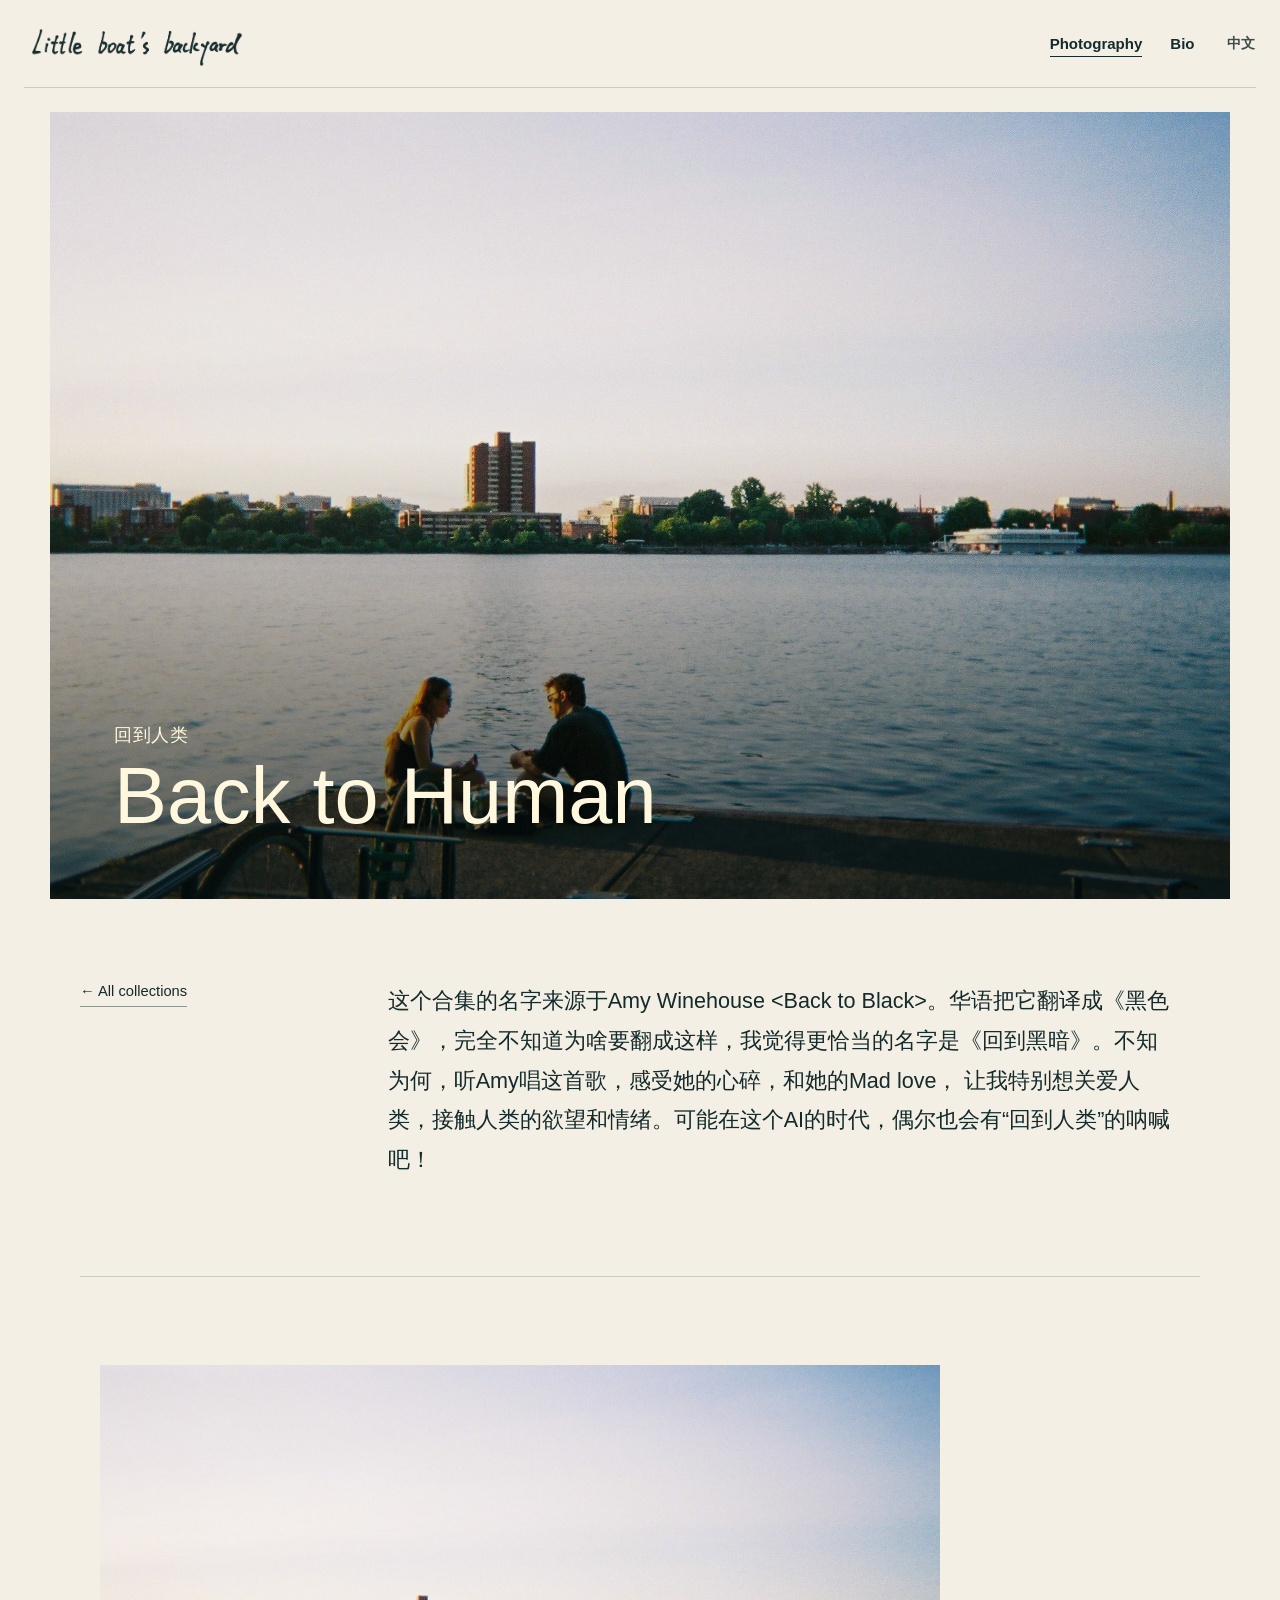
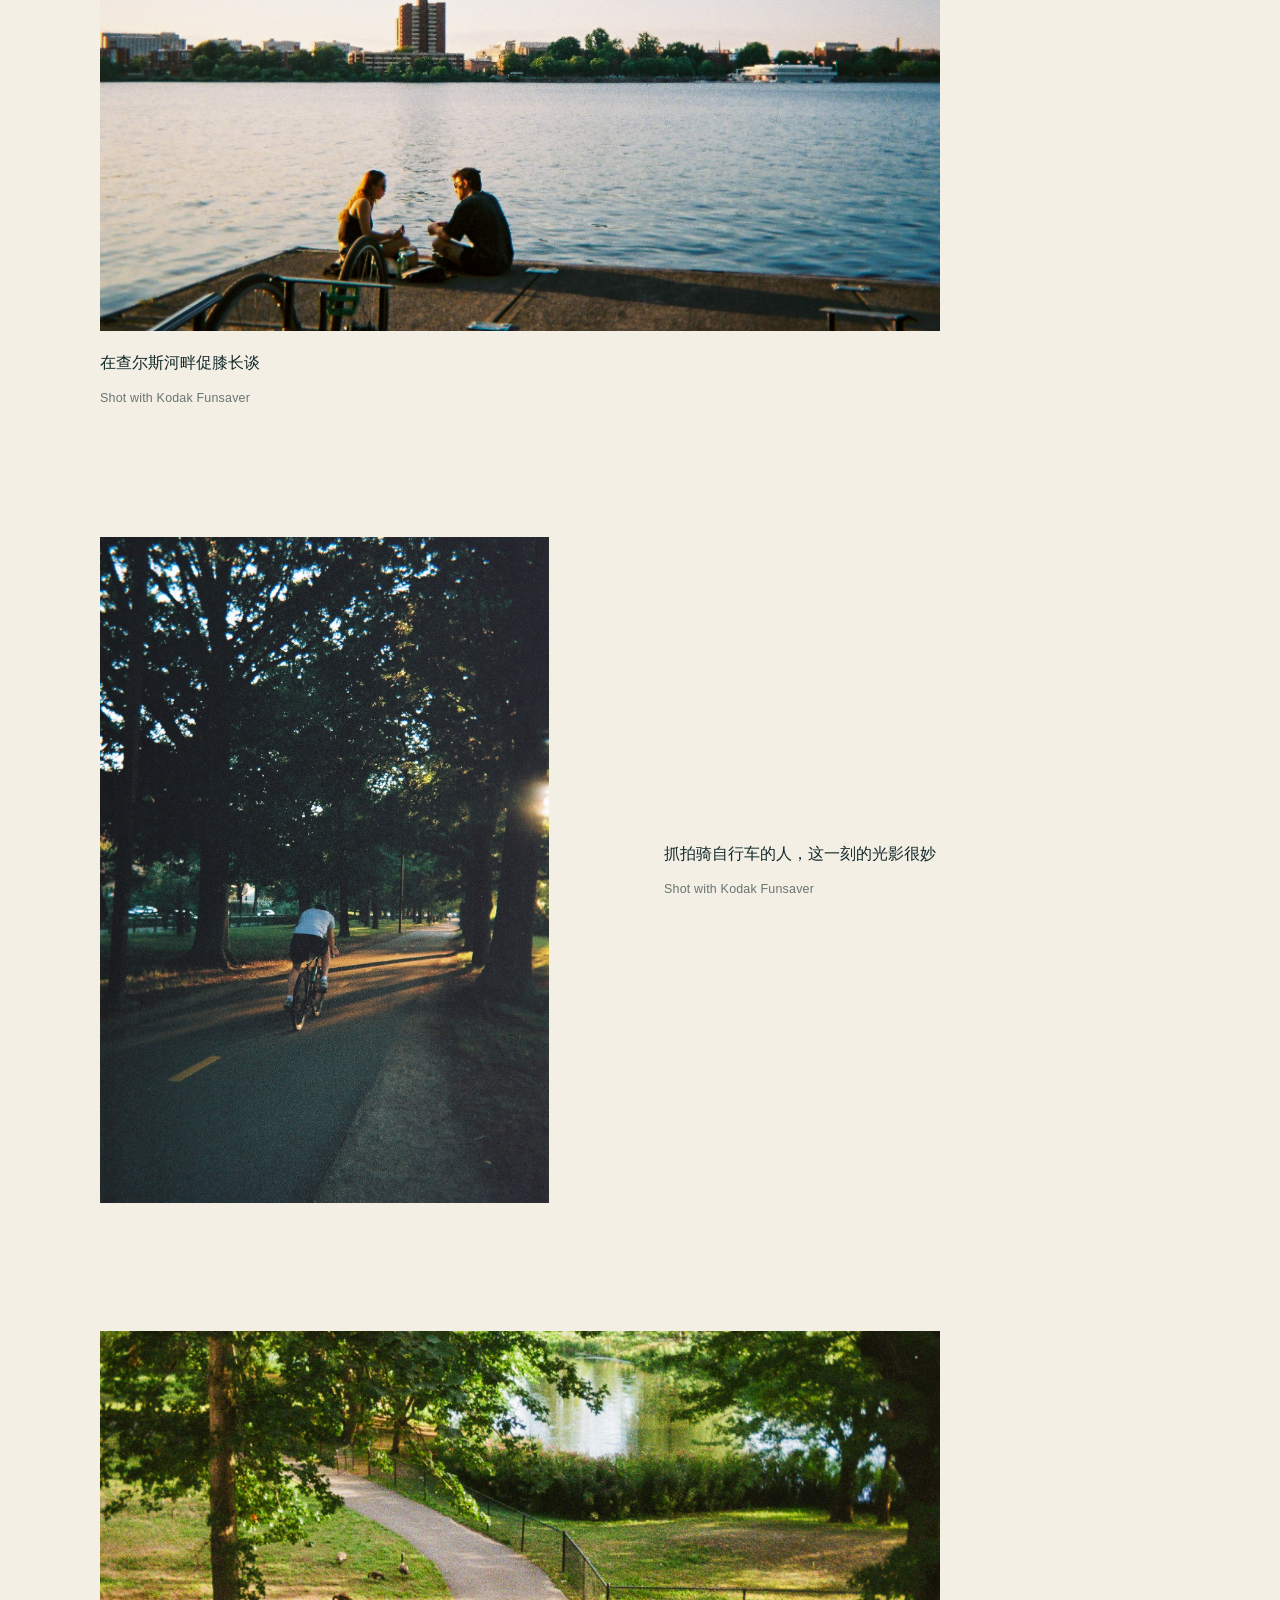
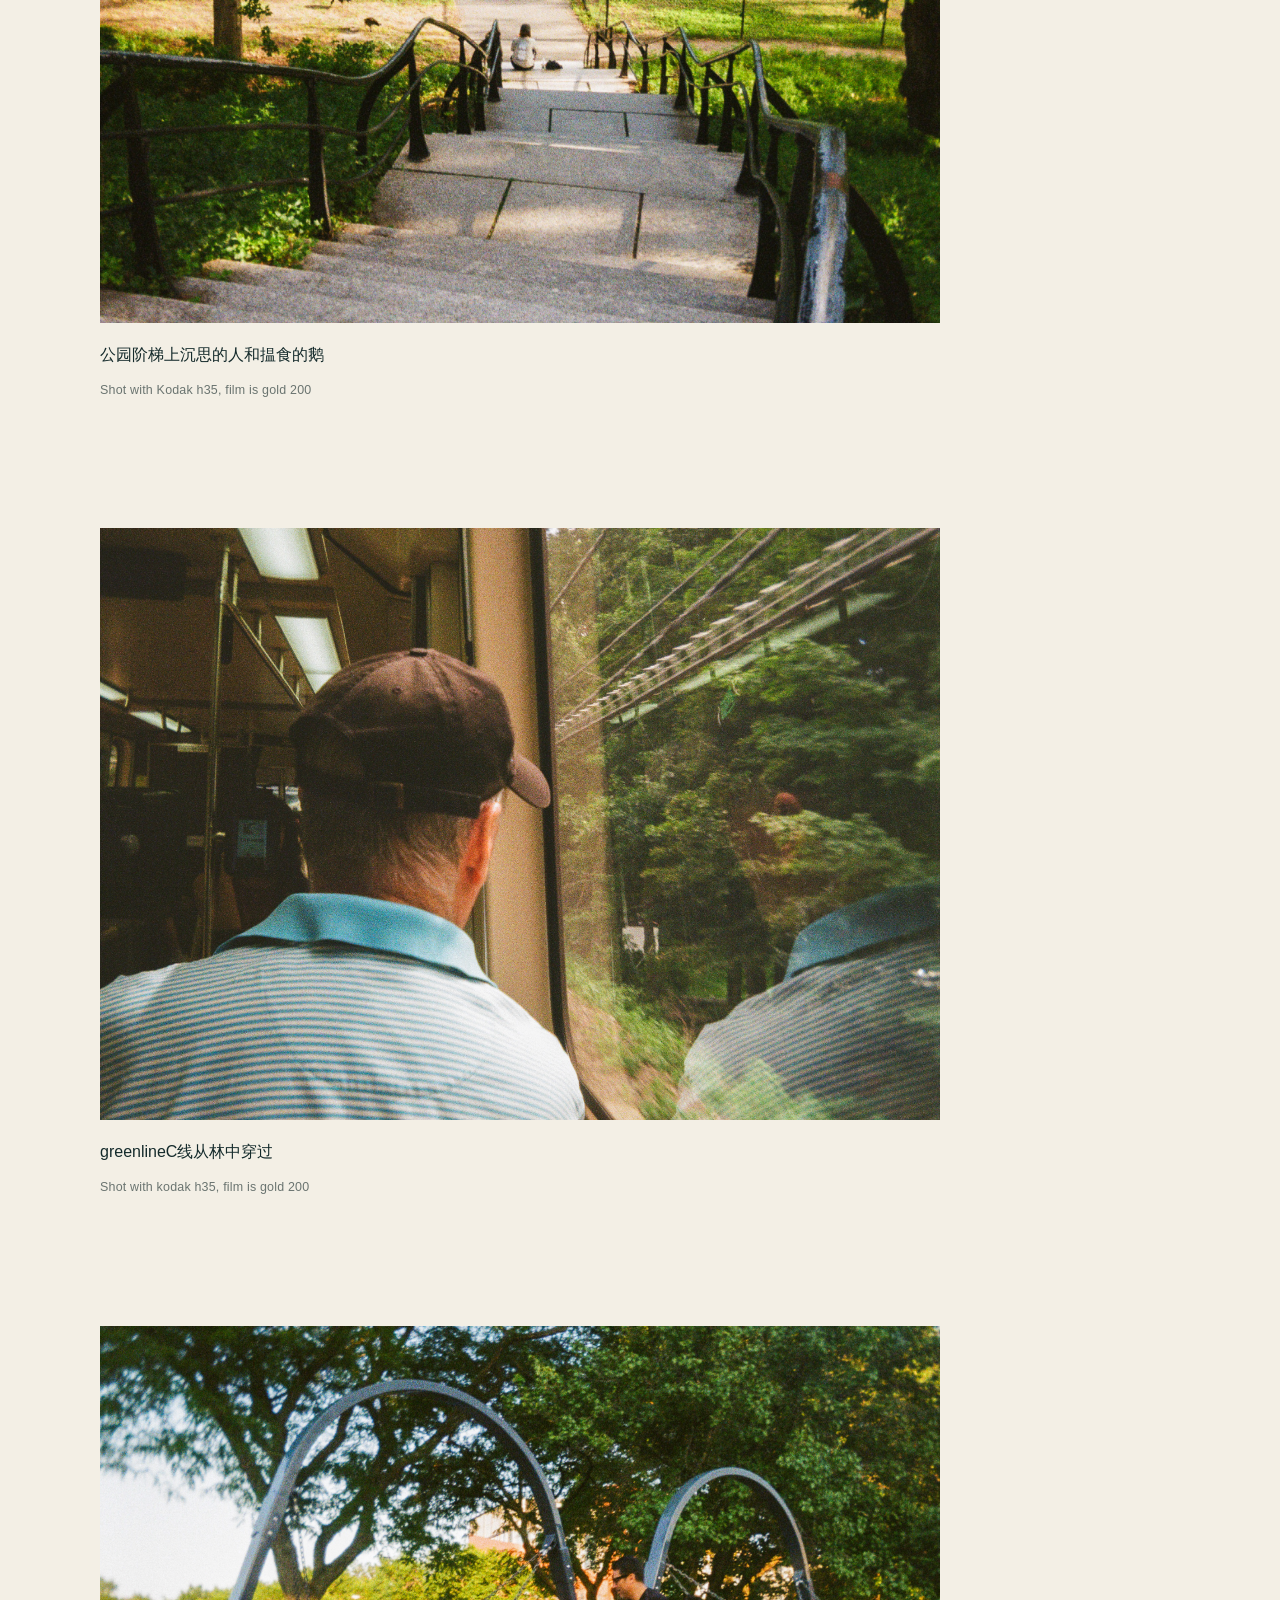
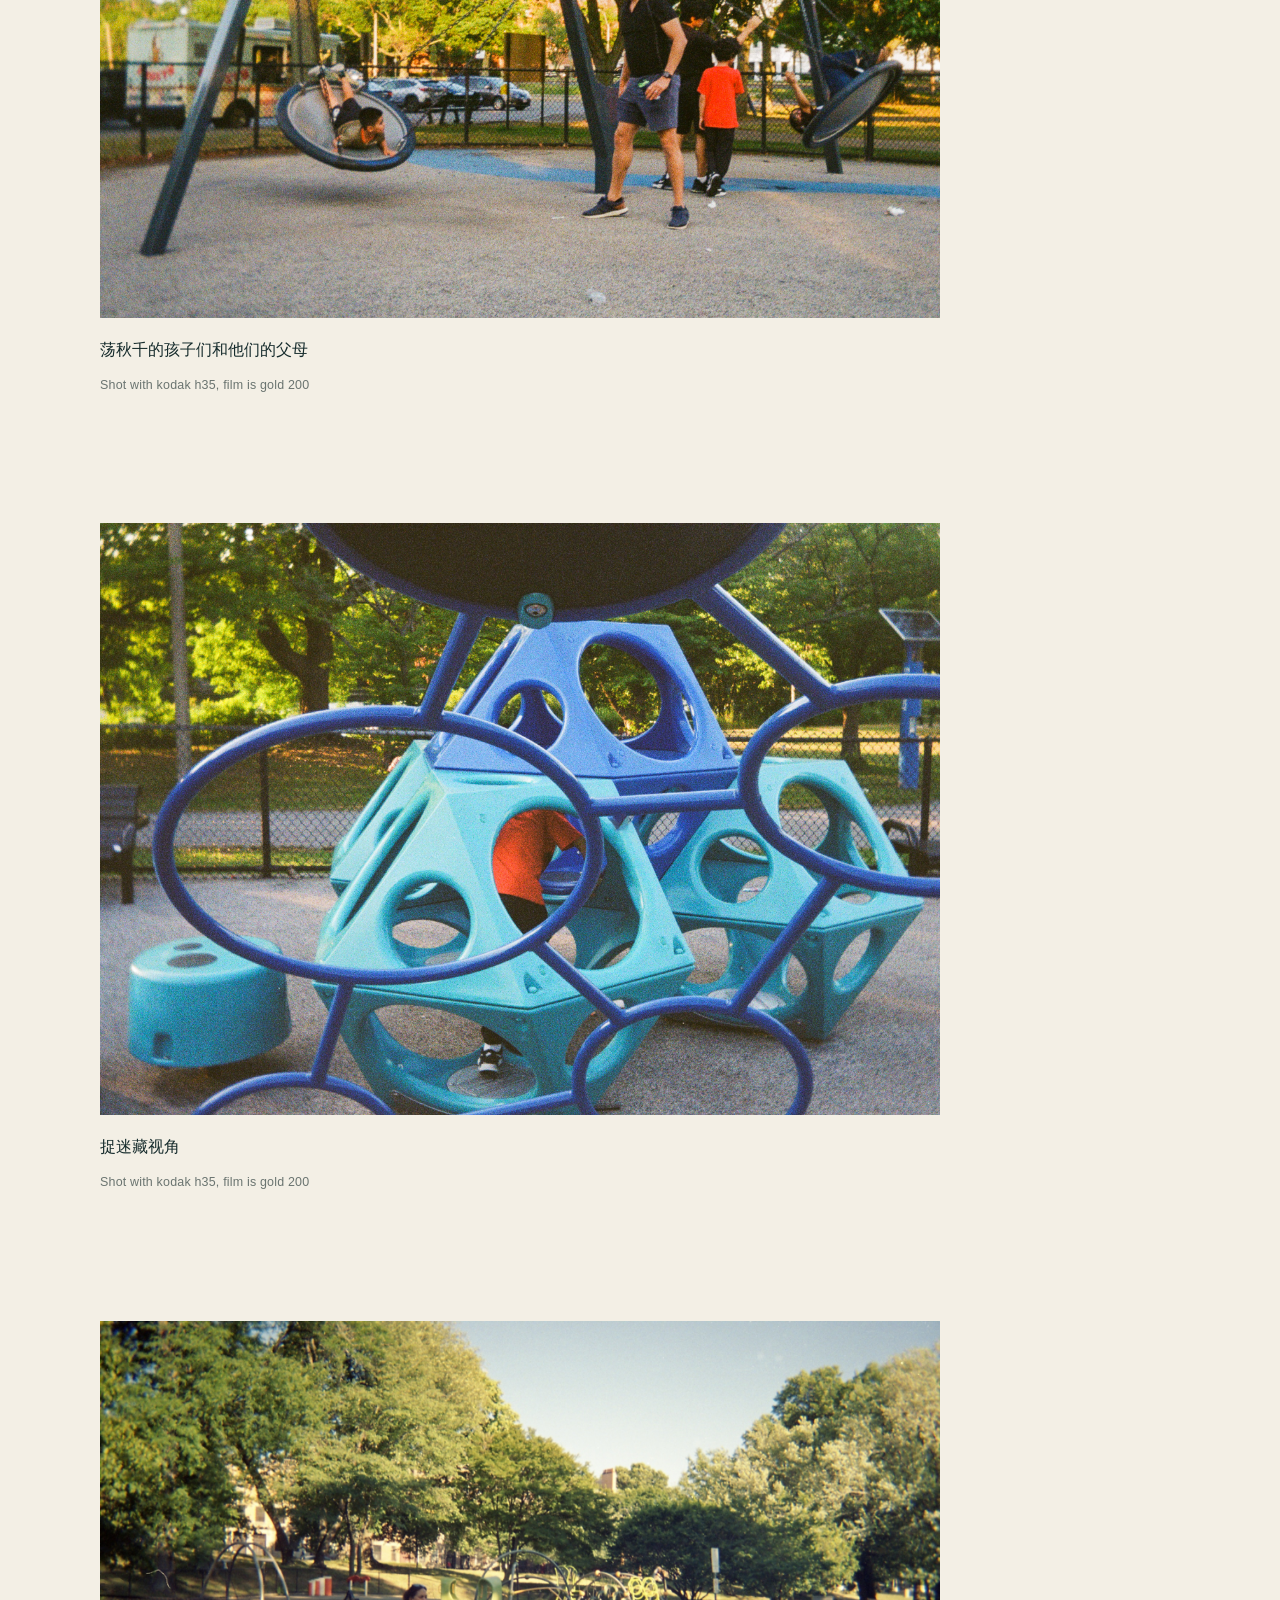
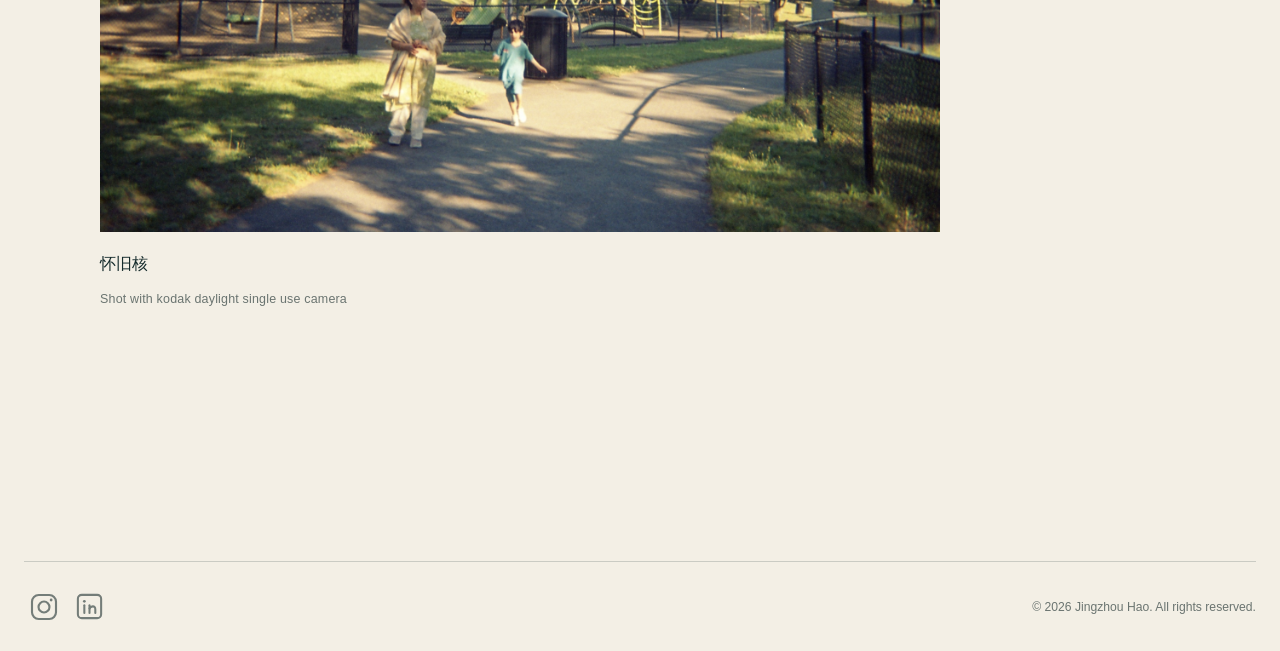
==== commit 5da2a515: "Update album.html" ====
--- a/album.html
+++ b/album.html
@@ -27,7 +27,7 @@
 
   <link
     rel="stylesheet"
-    href="assets/css/styles.css"
+    href="assets/css/styles.css?v=20260915-4"
   />
 
 </head>
--- a/assets/css/styles.css
+++ b/assets/css/styles.css
@@ -1,3 +1,5 @@
+@import url('https://fonts.googleapis.com/css2?family=Caveat:wght@500;600&family=Cormorant+Garamond:ital,wght@0,500;0,600;1,500;1,600&family=Ma+Shan+Zheng&display=swap');
+
 :root {
   --ink: #142a2b;
   --deep: #0c2628;
@@ -2080,3 +2082,709 @@
 .bio-hero .kicker {
   display: none;
 }
+/* =========================================================
+   PHOTOGRAPHY + BIO
+   unified post-hero layout
+   ========================================================= */
+
+
+/*
+  Desktop / tablet hero width follows
+  the same content width as the top navigation.
+
+  This prevents the hero from being
+  wider than the line above it.
+*/
+
+@media (min-width: 681px) {
+
+  .page-hero--photography,
+  .bio-hero {
+
+    width:
+      min(
+        var(--content),
+        calc(100% - 48px)
+      );
+  }
+
+}
+
+
+
+/* =========================================================
+   PHOTOGRAPHY
+   ========================================================= */
+
+
+/*
+  No headline / intro section.
+
+  The horizontal rule directly separates
+  the hero from the collection grid.
+*/
+
+.collections-wrap--minimal {
+
+  width:
+    min(
+      var(--content),
+      calc(100% - 48px)
+    );
+
+  margin:
+    64px auto 0;
+
+  padding:
+    56px 0 124px;
+
+  border-top:
+    1px solid
+    var(--line);
+}
+
+
+
+/*
+  The old duplicated site-title kicker
+  inside the hero should never appear.
+*/
+
+.page-hero--photography
+.kicker {
+
+  display: none;
+}
+
+
+
+/* =========================================================
+   BIO
+   ========================================================= */
+
+
+/*
+  Make Bio start exactly like Photography:
+
+      hero
+      spacing
+      horizontal rule
+      content
+*/
+
+.bio-intro-section {
+
+  width:
+    min(
+      var(--content),
+      calc(100% - 48px)
+    );
+
+  margin:
+    64px auto 0;
+
+  padding:
+    56px 0 106px;
+
+  border-top:
+    1px solid
+    var(--line);
+}
+
+
+
+/*
+  Same rule:
+  don't repeat the website name
+  inside the hero.
+*/
+
+.bio-hero
+.kicker {
+
+  display: none;
+}
+
+
+
+/* =========================================================
+   MOBILE
+   ========================================================= */
+
+@media (max-width: 680px) {
+
+
+  /*
+    Keep the existing mobile hero behavior.
+  */
+
+  .collections-wrap--minimal {
+
+    width:
+      calc(100% - 30px);
+
+    margin:
+      44px auto 0;
+
+    padding:
+      42px 0 84px;
+  }
+
+
+  .bio-intro-section {
+
+    width:
+      calc(100% - 30px);
+
+    margin:
+      44px auto 0;
+
+    padding:
+      42px 0 76px;
+  }
+
+}
+
+/* =========================================================
+   CONSOLIDATED FINAL OVERRIDES
+   Typography, handwritten branding, responsive behavior,
+   and social icons.
+   ========================================================= */
+
+/* =========================================================
+   HANDWRITTEN SITE LOGO
+   ========================================================= */
+
+body {
+  --site-logo: url("../images/branding/title-en.png");
+  --site-logo-ratio: 1446 / 299;
+}
+
+body.lang-zh {
+  --site-logo: url("../images/branding/title-zh.png");
+  --site-logo-ratio: 1300 / 242;
+}
+
+#site-title,
+.brand {
+  font-size: 0;
+  line-height: 0;
+}
+
+#site-title::before,
+.brand::before {
+  content: "";
+  display: block;
+  aspect-ratio: var(--site-logo-ratio);
+  background: currentColor;
+  -webkit-mask-image: var(--site-logo);
+  mask-image: var(--site-logo);
+  -webkit-mask-repeat: no-repeat;
+  mask-repeat: no-repeat;
+  -webkit-mask-size: contain;
+  mask-size: contain;
+}
+
+/* Homepage logo */
+#site-title {
+  display: flex;
+  justify-content: center;
+  width: 100%;
+  color: var(--cream);
+  text-shadow: none;
+  overflow: visible;
+}
+
+#site-title::before {
+  width: min(88vw, 1000px);
+  -webkit-mask-position: center;
+  mask-position: center;
+}
+
+body.lang-zh #site-title::before {
+  width: min(79vw, 880px);
+}
+
+/* Header logo */
+.brand {
+  display: inline-flex;
+  align-items: center;
+  flex-shrink: 0;
+  color: var(--ink);
+}
+
+/* English logo aligns with the left edge of the top rule. */
+body:not(.lang-zh) .brand {
+  margin-left: 0;
+}
+
+body:not(.lang-zh) .brand::before {
+  width: 360px;
+  -webkit-mask-position: left center;
+  mask-position: left center;
+}
+
+/* Chinese placement was already visually balanced. */
+body.lang-zh .brand {
+  margin-left: -10px;
+}
+
+body.lang-zh .brand::before {
+  width: 315px;
+  -webkit-mask-position: left center;
+  mask-position: left center;
+}
+
+.topbar {
+  min-height: 88px;
+}
+
+/* =========================================================
+   NAVIGATION
+   Clearer than the earlier Cormorant navigation.
+   ========================================================= */
+
+html[lang="en"] .topnav,
+html[lang="en"] .home-nav,
+html[lang="en"] .lang-toggle {
+  font-family: "Avenir Next", Avenir, "Helvetica Neue", Arial, sans-serif;
+  font-weight: 600;
+}
+
+html[lang="zh-CN"] .topnav,
+html[lang="zh-CN"] .home-nav,
+html[lang="zh-CN"] .lang-toggle {
+  font-family: "PingFang SC", "Hiragino Sans GB", "Microsoft YaHei", sans-serif;
+  font-weight: 500;
+}
+
+.topnav {
+  font-size: 0.94rem;
+}
+
+.topnav .lang-toggle {
+  font-size: 0.90rem;
+  font-weight: inherit;
+}
+
+/* Homepage navigation needs stronger contrast over photography. */
+.home-page .home-nav {
+  font-size: 1.18rem;
+}
+
+.home-page .home-nav a {
+  padding: 10px 10px;
+  color: rgba(255, 248, 223, 0.99);
+  text-shadow: 0 2px 12px rgba(0, 0, 0, 0.66);
+}
+
+.home-page .lang-toggle--home {
+  padding: 9px 8px;
+  color: rgba(255, 248, 223, 0.99);
+  font-size: 0.98rem;
+  font-weight: 600;
+  opacity: 1;
+  text-shadow: 0 2px 11px rgba(0, 0, 0, 0.68);
+}
+
+/* =========================================================
+   HOMEPAGE TAGLINE
+   ========================================================= */
+
+/* English: artistic handwritten secondary voice. */
+html[lang="en"] .tagline {
+  font-family: "Caveat", "Segoe Print", cursive;
+  font-style: normal;
+  font-weight: 600;
+  font-size: clamp(1.35rem, 2.1vw, 1.78rem);
+  line-height: 1.4;
+  letter-spacing: 0.01em;
+  color: rgba(255, 248, 223, 0.99);
+  text-shadow: 0 2px 13px rgba(0, 0, 0, 0.66);
+}
+
+/* Chinese: use a real webfont so iPhone/iPad do not fall back to PingFang. */
+html[lang="zh-CN"] .tagline,
+body.lang-zh .tagline {
+  font-family: "Ma Shan Zheng", "STKaiti", "Kaiti SC", KaiTi, cursive;
+  font-style: normal;
+  font-weight: 400;
+  font-size: clamp(0.96rem, 1.30vw, 1.16rem);
+  line-height: 1.70;
+  letter-spacing: 0.035em;
+  color: rgba(255, 248, 223, 0.99);
+  text-shadow: 0 2px 12px rgba(0, 0, 0, 0.60);
+}
+
+/* =========================================================
+   KEEP COLLECTION/BODY COPY IN THE SIMPLE SANS STYLE
+   across desktop, tablet, and mobile.
+   ========================================================= */
+
+.collection-secondary-title,
+.collection-card-copy h3,
+.album-hero .page-hero-title h1,
+.album-hero .kicker,
+.album-intro,
+.album-reflection,
+.photo-note,
+.photo-tech,
+#bio-name,
+.bio-copy h2,
+.bio-text,
+.bio-text p,
+.cv-section h2,
+.cv-copy p {
+  font-family: var(--sans) !important;
+  font-weight: 400;
+}
+
+/* =========================================================
+   BIO ALIGNMENT + BILINGUAL NAME
+   ========================================================= */
+
+.bio-intro-section {
+  align-items: start;
+}
+
+.bio-copy {
+  padding-top: 0;
+  align-self: start;
+}
+
+#bio-name {
+  display: flex;
+  flex-wrap: wrap;
+  align-items: baseline;
+  column-gap: 0.24em;
+  row-gap: 0.08em;
+  margin-top: 0;
+}
+
+.bio-name-primary {
+  font: inherit;
+}
+
+.bio-name-secondary {
+  font-size: 0.48em;
+  font-weight: 400;
+  color: var(--muted);
+  white-space: nowrap;
+}
+
+.bio-text {
+  margin-top: 28px;
+}
+
+/* =========================================================
+   SOCIAL ICONS
+   Bigger, visually stronger, tighter spacing.
+   ========================================================= */
+
+.social-links {
+  display: flex;
+  align-items: center;
+  gap: 5px;
+}
+
+.social-icon-link {
+  display: inline-flex;
+  align-items: center;
+  justify-content: center;
+  width: 40px;
+  height: 40px;
+  color: inherit;
+  opacity: 0.92;
+  transition: opacity 180ms ease, transform 180ms ease;
+}
+
+.social-icon-link:hover {
+  opacity: 1;
+  transform: translateY(-1px);
+}
+
+.social-icon {
+  width: 32px;
+  height: 32px;
+  fill: none;
+  stroke: currentColor;
+  stroke-width: 1.6;
+  stroke-linecap: round;
+  stroke-linejoin: round;
+}
+
+.social-icon--linkedin {
+  width: 31px;
+  height: 31px;
+}
+
+.social-icon-dot,
+.social-icon-fill {
+  fill: currentColor;
+  stroke: none;
+}
+
+.site-footer--overlay .social-icon-link {
+  opacity: 0.98;
+}
+
+/* =========================================================
+   TABLET
+   ========================================================= */
+
+@media (max-width: 1024px) and (min-width: 681px) {
+  body:not(.lang-zh) .brand::before {
+    width: 305px;
+  }
+
+  body.lang-zh .brand::before {
+    width: 270px;
+  }
+
+  #site-title::before {
+    width: min(88vw, 800px);
+  }
+
+  body.lang-zh #site-title::before {
+    width: min(81vw, 720px);
+  }
+
+  .topnav {
+    gap: 18px;
+    font-size: 0.90rem;
+  }
+
+  .home-page .home-nav {
+    font-size: 1.12rem;
+  }
+
+  .social-links {
+    gap: 5px;
+  }
+
+  .social-icon-link {
+    width: 38px;
+    height: 38px;
+  }
+
+  .social-icon {
+    width: 31px;
+    height: 31px;
+  }
+
+  .social-icon--linkedin {
+    width: 30px;
+    height: 30px;
+  }
+}
+
+/* =========================================================
+   MOBILE
+   ========================================================= */
+
+@media (max-width: 680px) {
+  /* Make the visible handwritten homepage title clearly
+     wider than the tagline despite transparency in the PNG. */
+  #site-title::before {
+    width: 100%;
+    max-width: none;
+    transform: scale(1.26);
+    transform-origin: center center;
+  }
+
+  body.lang-zh #site-title::before {
+    width: 100%;
+    transform: scale(1.17);
+  }
+
+  .tagline {
+    max-width: 76vw;
+  }
+
+  body:not(.lang-zh) .brand {
+    margin-left: 0;
+  }
+
+  body:not(.lang-zh) .brand::before {
+    width: 225px;
+  }
+
+  body.lang-zh .brand {
+    margin-left: -7px;
+  }
+
+  body.lang-zh .brand::before {
+    width: 205px;
+  }
+
+  .topbar {
+    width: calc(100% - 22px);
+    min-height: 74px;
+    gap: 6px;
+  }
+
+  .topnav {
+    gap: 7px;
+    font-size: 0.79rem;
+  }
+
+  .topnav .lang-toggle {
+    margin-left: 0;
+    font-size: 0.77rem;
+  }
+
+  .home-page .home-nav {
+    gap: 28px;
+    font-size: 1.05rem;
+  }
+
+  .home-page .home-nav a {
+    padding: 11px 8px;
+  }
+
+  .home-page .lang-toggle--home {
+    padding: 10px 8px;
+    font-size: 0.93rem;
+  }
+
+  html[lang="en"] .tagline {
+    font-size: clamp(1.24rem, 5.5vw, 1.50rem);
+    line-height: 1.4;
+  }
+
+  html[lang="zh-CN"] .tagline,
+  body.lang-zh .tagline {
+    font-family: "Ma Shan Zheng", "STKaiti", "Kaiti SC", KaiTi, cursive;
+    font-weight: 400;
+    font-size: clamp(0.94rem, 4.0vw, 1.08rem);
+    line-height: 1.65;
+    letter-spacing: 0.03em;
+  }
+
+  .social-links {
+    gap: 4px;
+  }
+
+  .social-icon-link {
+    width: 34px;
+    height: 34px;
+  }
+
+  .social-icon,
+  .social-icon--linkedin {
+    width: 29px;
+    height: 29px;
+  }
+
+  .bio-intro-section {
+    gap: 32px;
+  }
+
+  #bio-name {
+    font-size: clamp(2.25rem, 10vw, 3.4rem);
+  }
+
+  .bio-name-secondary {
+    font-size: 0.43em;
+  }
+
+  .bio-text {
+    margin-top: 24px;
+  }
+}
+
+
+/* =========================================================
+   BIO / HERO FINAL POLISH
+   ========================================================= */
+
+/* Keep all inner-page wide-cover titles in the same clean sans family.
+   This prevents desktop Chinese from falling back to Songti. */
+.inner-page .page-hero-title h1,
+.inner-page .page-hero-title .kicker {
+  font-family: var(--sans) !important;
+  font-weight: 400;
+}
+
+/* Chinese homepage tagline: Ma Shan Zheng, slightly smaller and light-looking.
+   English homepage typography is intentionally untouched. */
+html[lang="zh-CN"] .tagline,
+body.lang-zh .tagline {
+  font-family: "Ma Shan Zheng", "STKaiti", "Kaiti SC", KaiTi, cursive !important;
+  font-style: normal;
+  font-weight: 400;
+  font-size: clamp(0.90rem, 1.18vw, 1.06rem);
+  line-height: 1.72;
+  letter-spacing: 0.025em;
+}
+
+@media (max-width: 680px) {
+  html[lang="zh-CN"] .tagline,
+  body.lang-zh .tagline {
+    font-size: clamp(0.90rem, 3.8vw, 1.02rem);
+    line-height: 1.68;
+  }
+}
+
+/* =========================================================
+   BIO PHOTO GALLERY
+   Pure-photo masonry-like columns, no captions or text blocks.
+   ========================================================= */
+
+.bio-gallery-section {
+  width: min(var(--content), calc(100% - 48px));
+  margin: 0 auto;
+  padding: 16px 0 92px;
+}
+
+.bio-gallery {
+  columns: 3 260px;
+  column-gap: 18px;
+}
+
+.bio-gallery-item {
+  break-inside: avoid;
+  margin: 0 0 18px;
+}
+
+.bio-gallery-item img {
+  width: 100%;
+  height: auto;
+  display: block;
+}
+
+@media (max-width: 1024px) {
+  .bio-gallery-section {
+    width: calc(100% - 36px);
+    padding-bottom: 72px;
+  }
+
+  .bio-gallery {
+    columns: 2 240px;
+    column-gap: 14px;
+  }
+
+  .bio-gallery-item {
+    margin-bottom: 14px;
+  }
+}
+
+@media (max-width: 480px) {
+  .bio-gallery-section {
+    width: calc(100% - 30px);
+    padding-bottom: 60px;
+  }
+
+  .bio-gallery {
+    columns: 1;
+  }
+}
+
+/* Single CV heading only; no duplicated kicker/title hierarchy. */
+.cv-section .cv-heading {
+  margin: 0;
+  font-family: var(--sans) !important;
+  font-weight: 500;
+  font-size: clamp(2rem, 3.3vw, 3.2rem);
+  line-height: 1.08;
+}
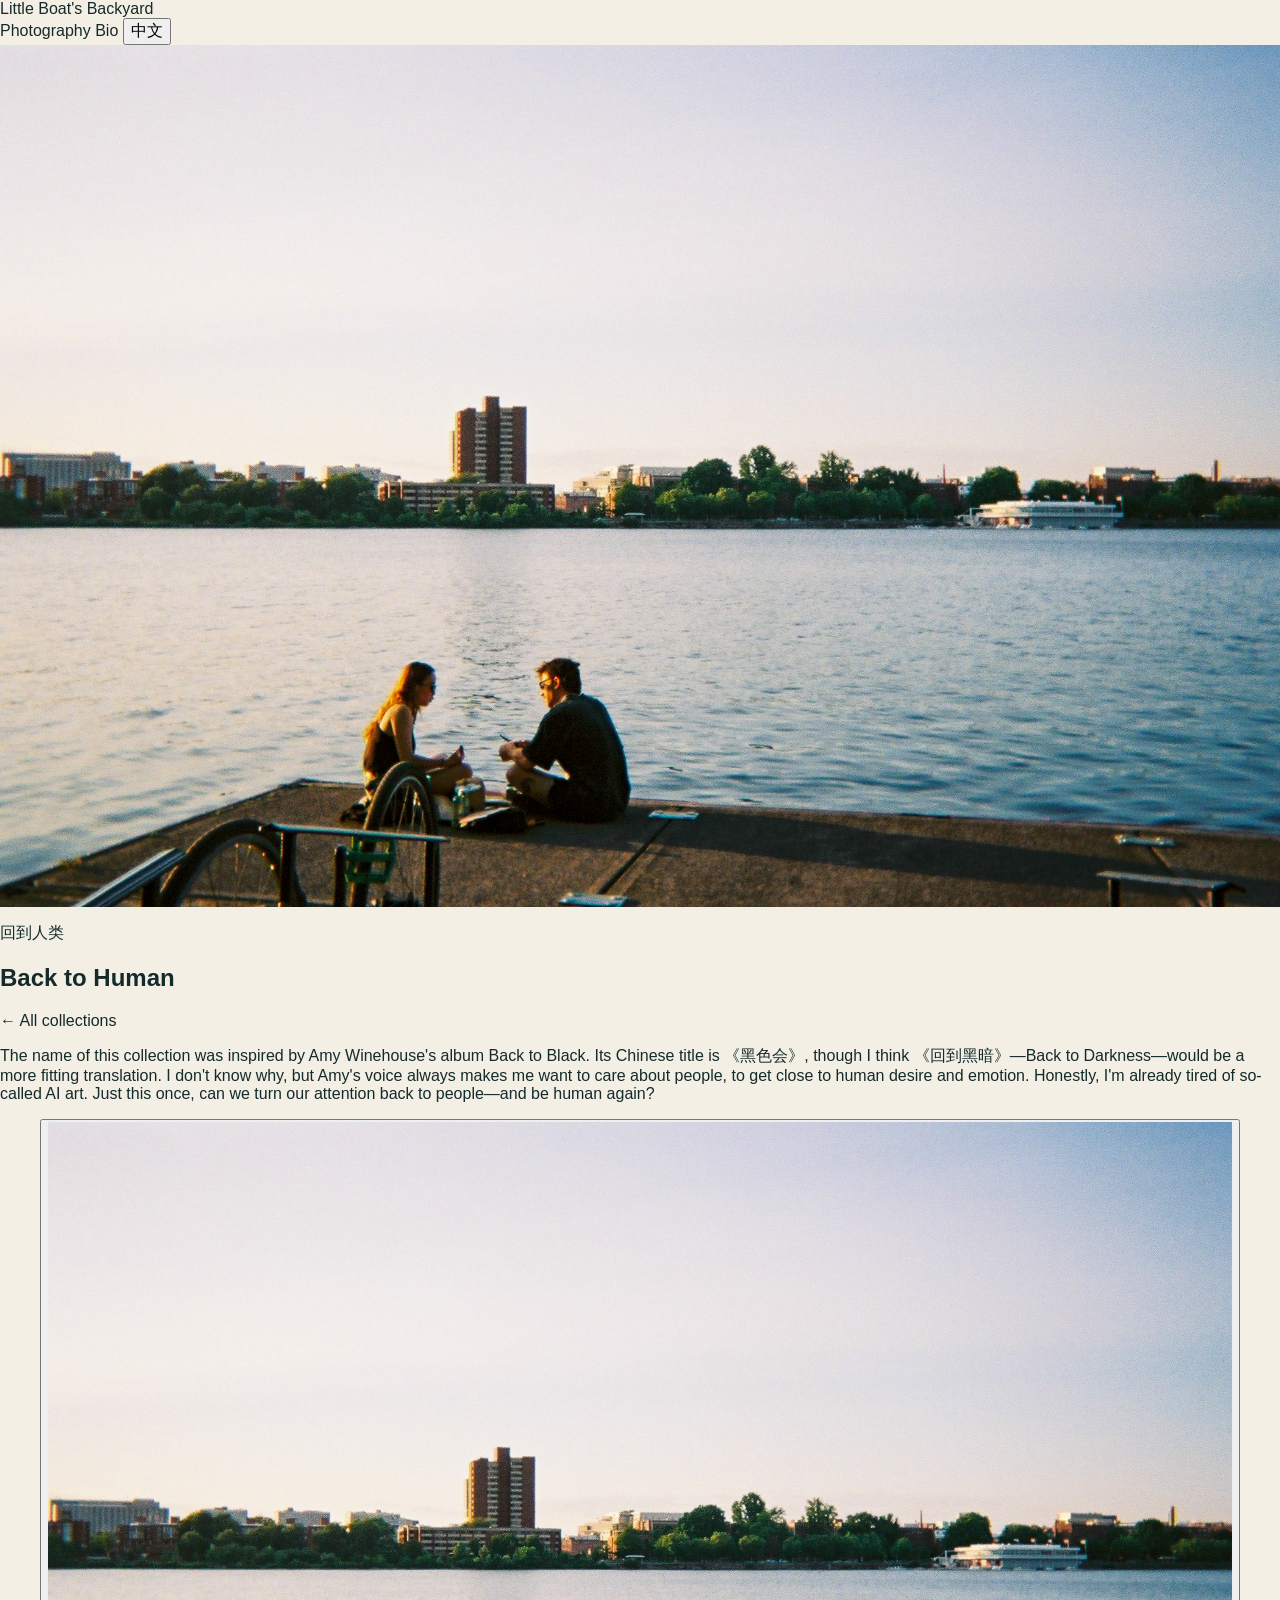
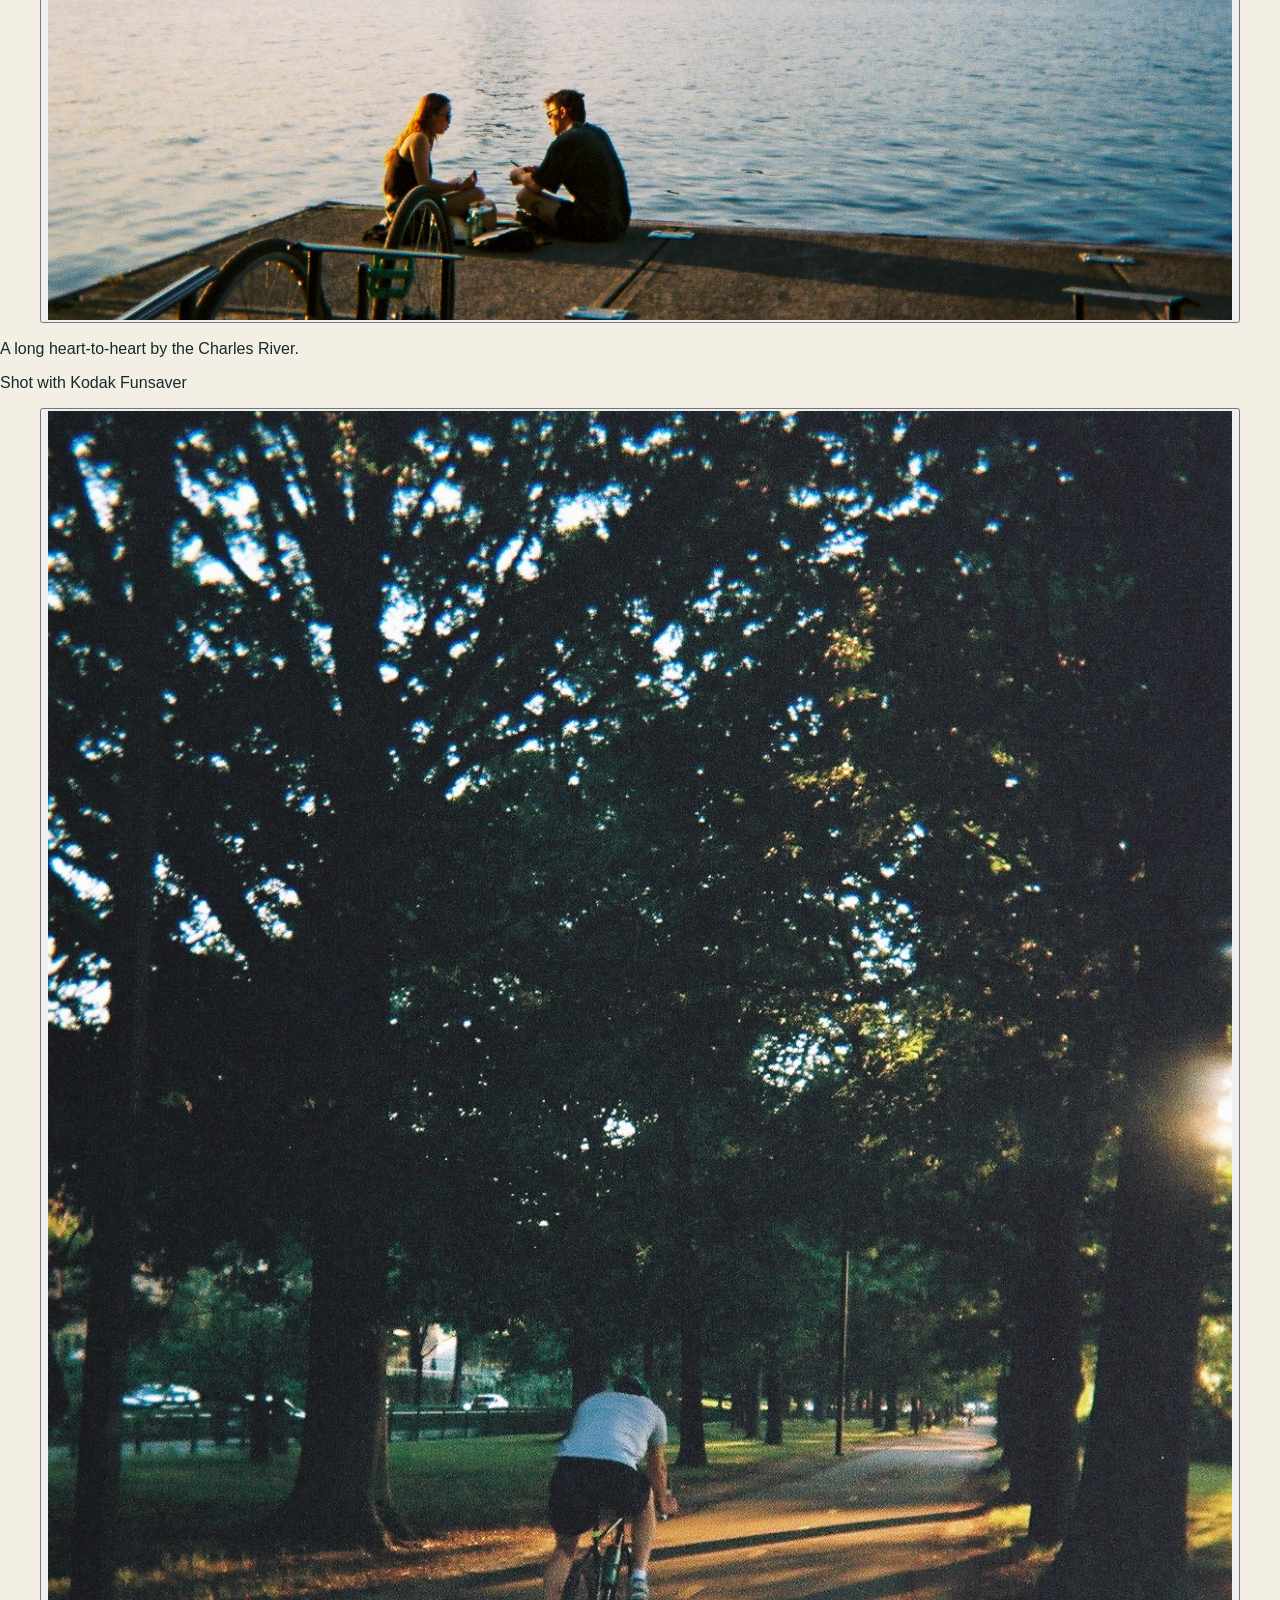
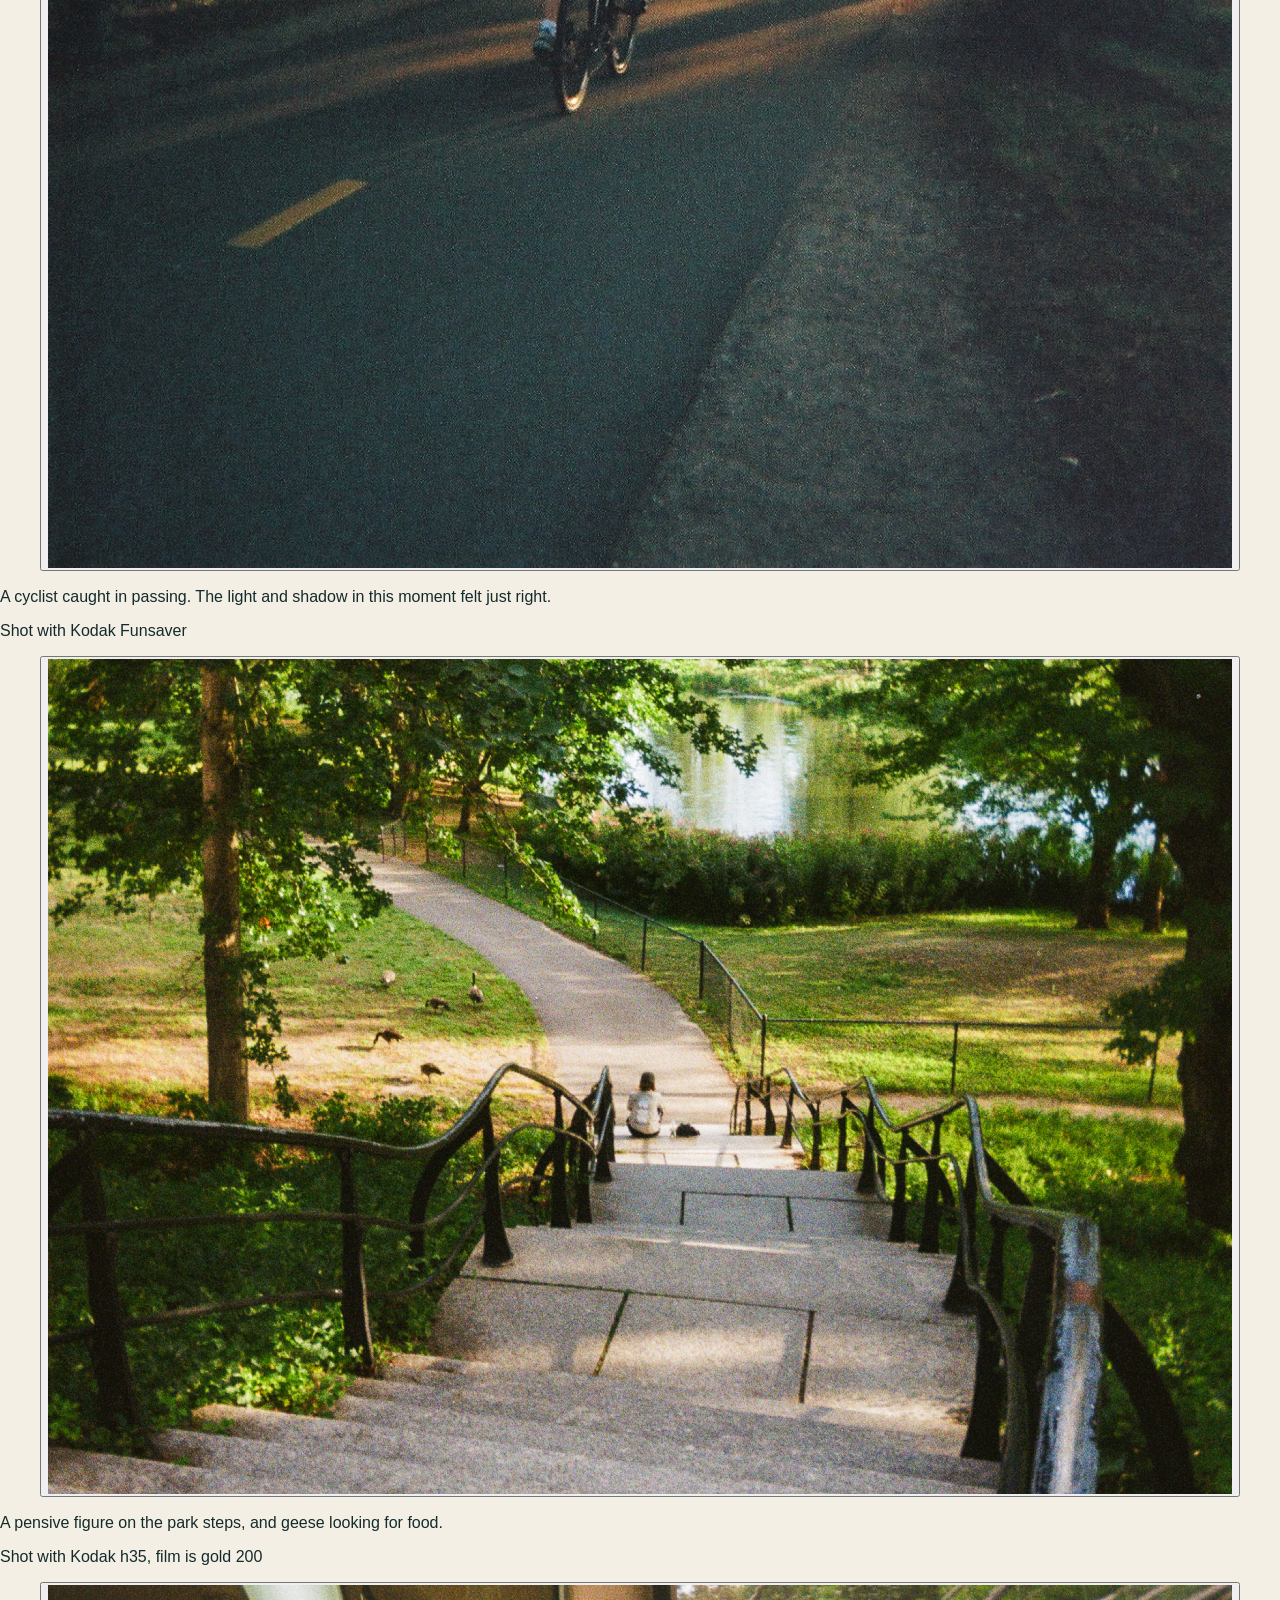
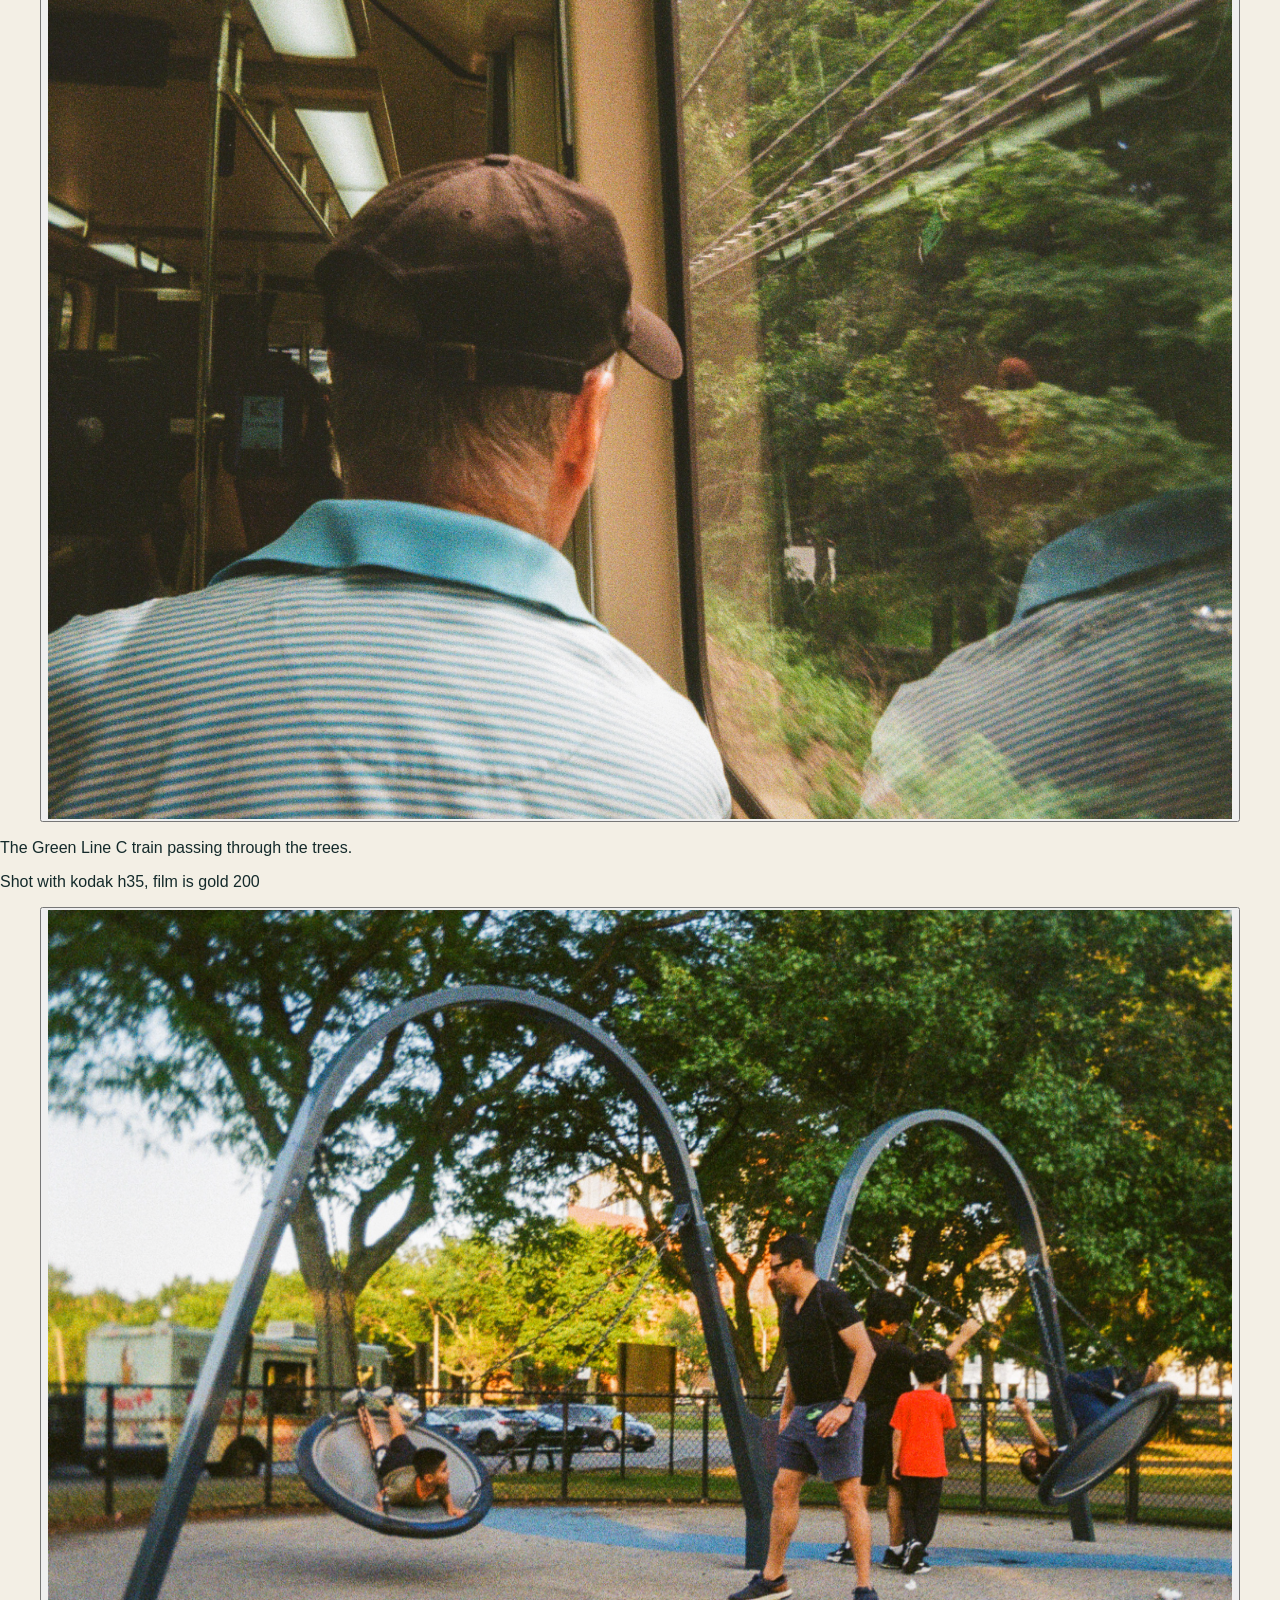
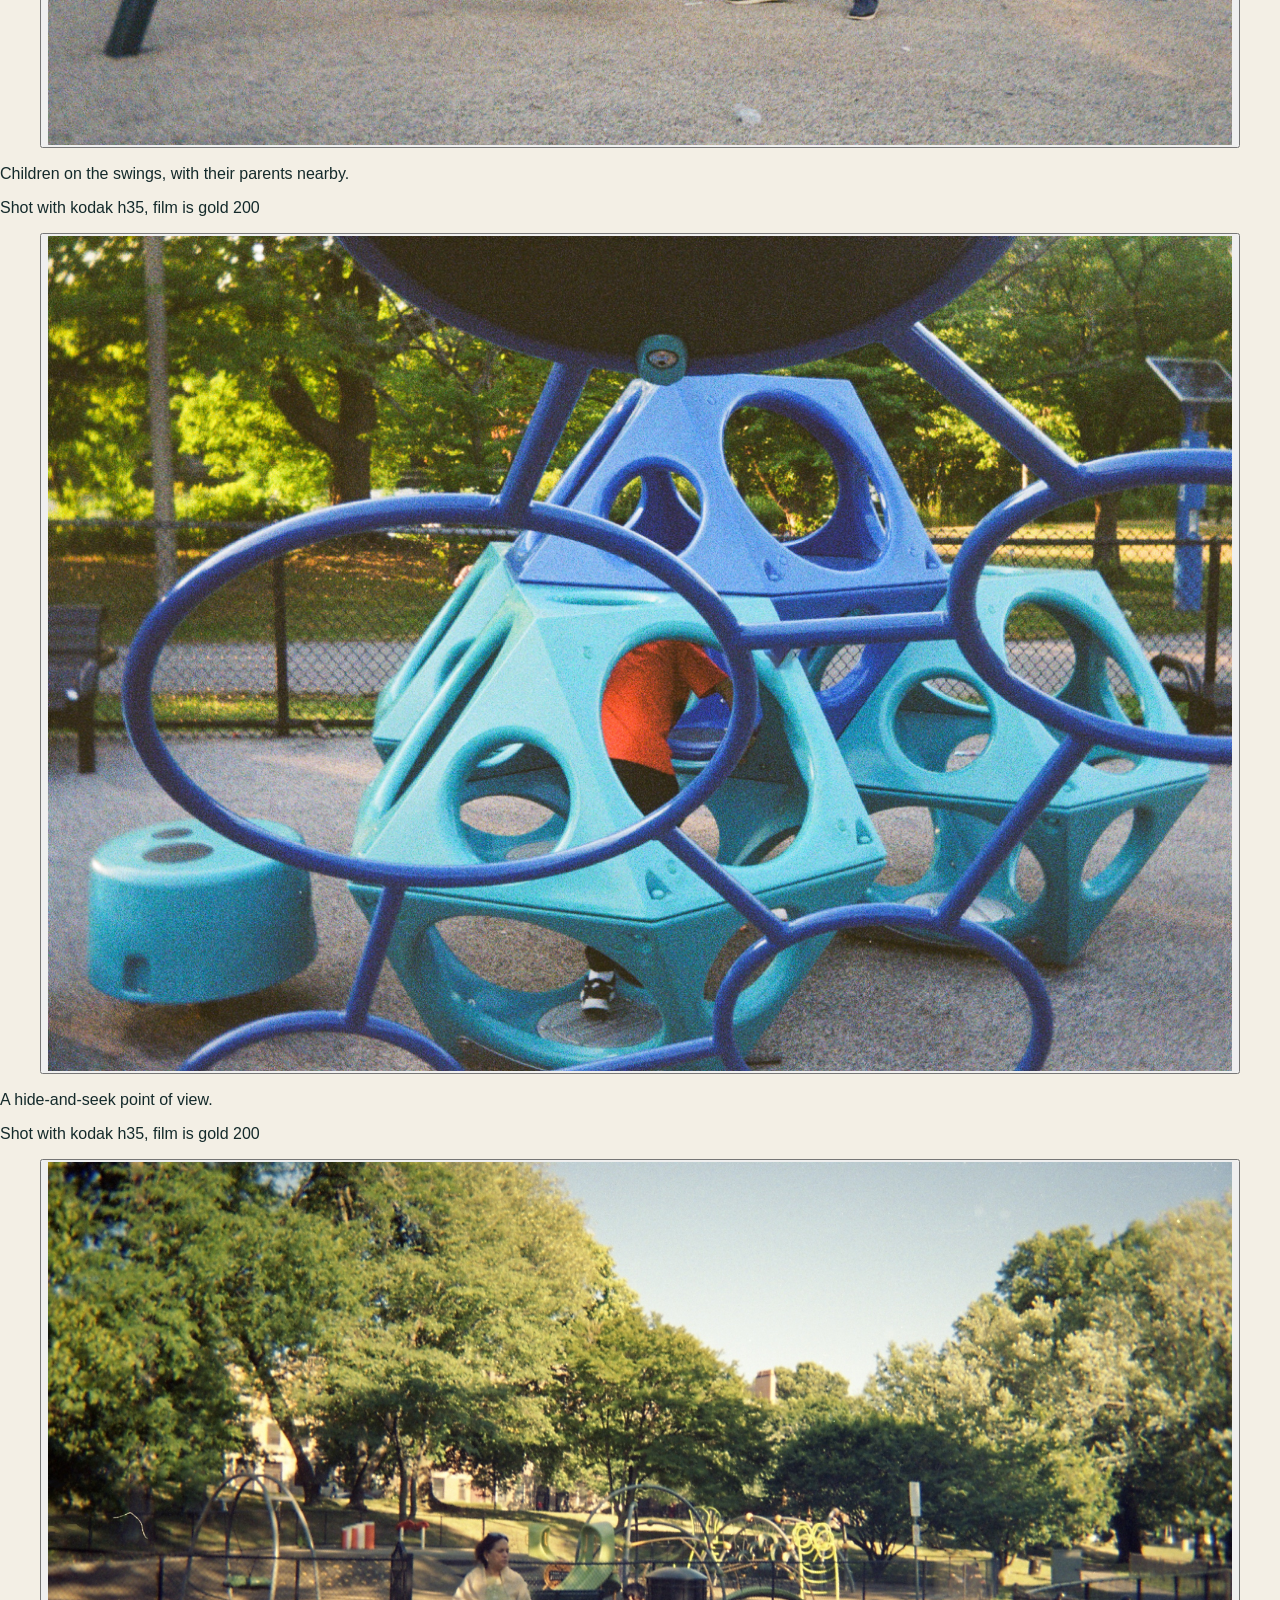
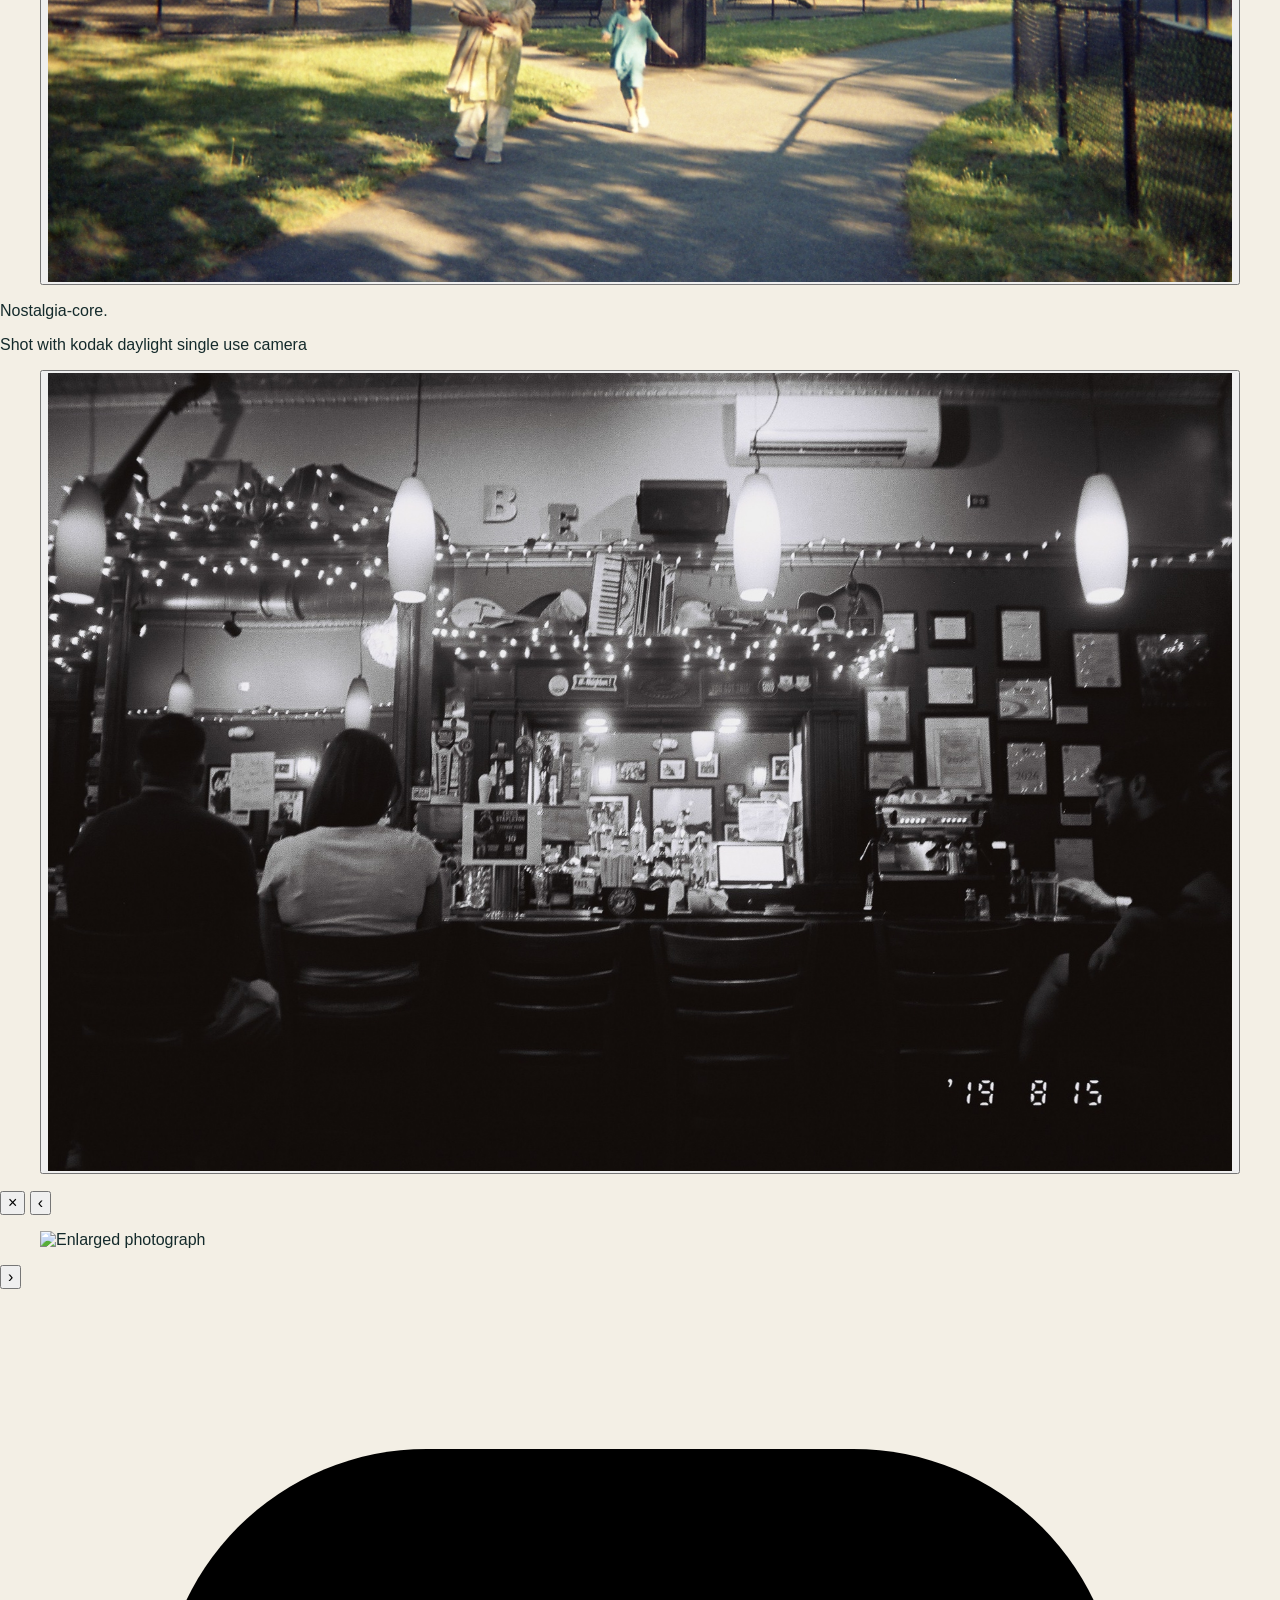
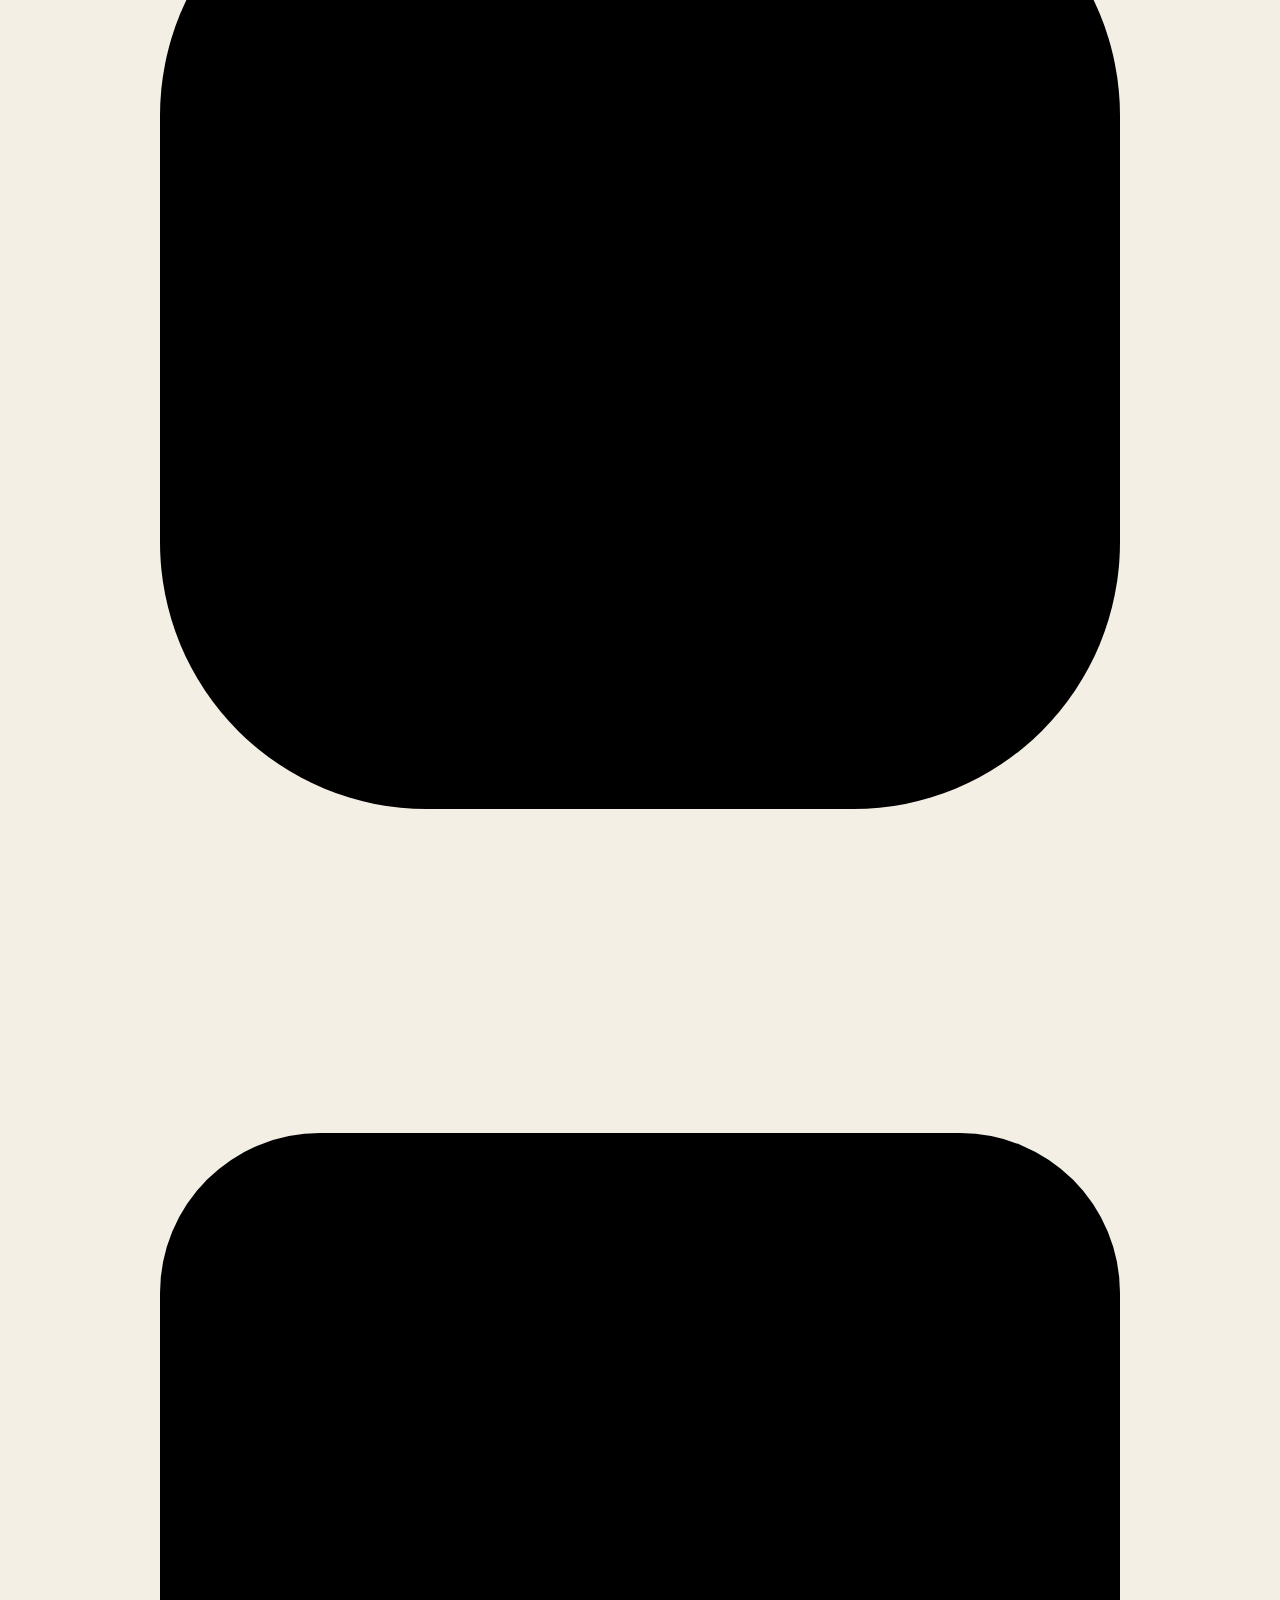
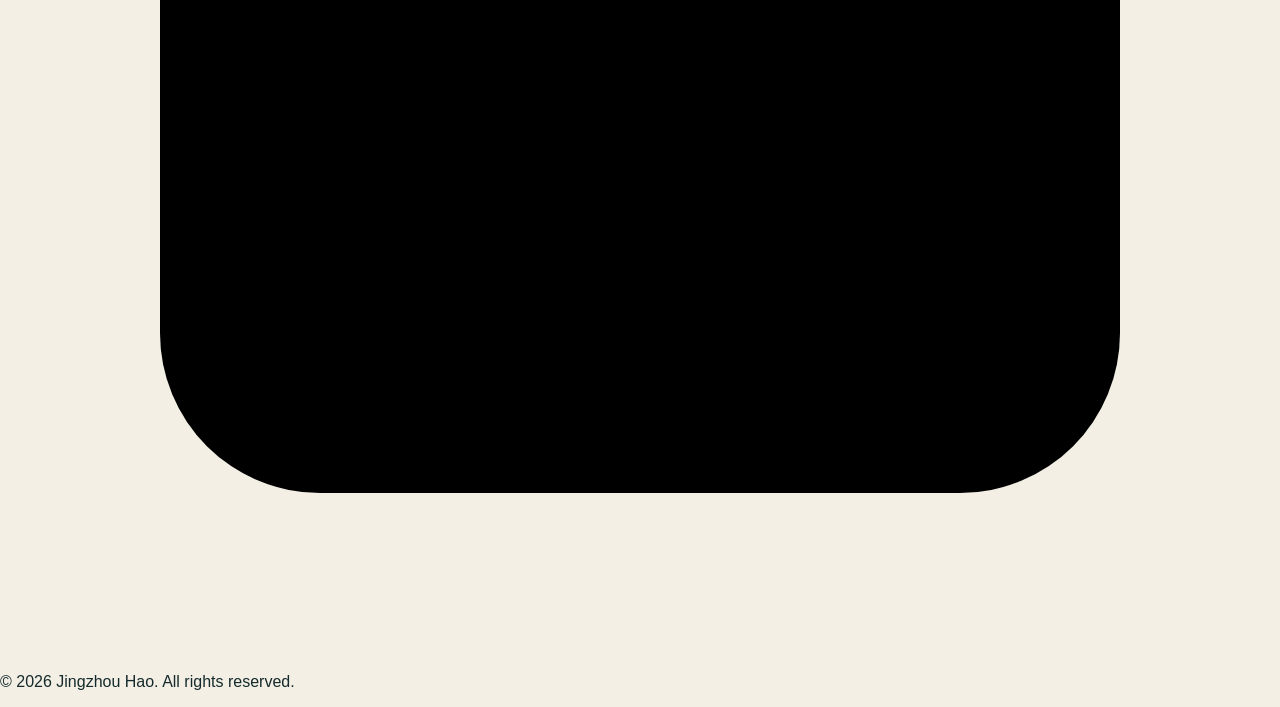
==== commit 0146edca: "Update album.html" ====
--- a/album.html
+++ b/album.html
@@ -27,7 +27,7 @@
 
   <link
     rel="stylesheet"
-    href="assets/css/styles.css?v=20260915-4"
+    href="assets/css/styles.css?v=20261009-2005"
   />
 
 </head>
--- a/assets/css/styles.css
+++ b/assets/css/styles.css
@@ -1,4 +1,24 @@
-@import url('https://fonts.googleapis.com/css2?family=Caveat:wght@500;600&family=Cormorant+Garamond:ital,wght@0,500;0,600;1,500;1,600&family=Ma+Shan+Zheng&display=swap');
+/* =========================================================
+   LOCAL WEBFONTS
+   Self-hosted from assets/fonts/ for consistent rendering
+   across Safari, Chrome, iPhone, iPad, and desktop.
+   ========================================================= */
+
+@font-face {
+  font-family: "Caveat Local";
+  src: url("../fonts/caveat-latin-600-normal.woff2") format("woff2");
+  font-style: normal;
+  font-weight: 600;
+  font-display: swap;
+}
+
+@font-face {
+  font-family: "Ma Shan Zheng Local";
+  src: url("../fonts/ma-shan-zheng-chinese-simplified-400-normal.woff2") format("woff2");
+  font-style: normal;
+  font-weight: 400;
+  font-display: swap;
+}
 
 :root {
   --ink: #142a2b;
@@ -74,2717 +94,3 @@
 
 button {
   font: inherit;
-}
-
-
-[hidden] {
-  display: none !important;
-}
-
-
-/* =========================================================
-   HOME
-   ========================================================= */
-
-
-.home-page {
-  height: 100svh;
-
-  overflow: hidden;
-
-  background:
-    var(--deep);
-}
-
-
-.home-hero {
-  position: relative;
-
-  height: 100svh;
-
-  overflow: hidden;
-
-  display: grid;
-
-  place-items: center;
-
-  isolation: isolate;
-}
-
-
-/*
-  Old blurred background is no
-  longer needed now that desktop
-  and mobile have their own covers.
-*/
-
-.home-backdrop {
-  display: none;
-}
-
-
-.home-image {
-  position: absolute;
-
-  inset: 0;
-
-  z-index: -3;
-
-  width: 100%;
-  height: 100%;
-
-  object-fit: cover;
-
-  object-position: center;
-}
-
-
-.home-shade {
-  position: absolute;
-
-  inset: 0;
-
-  z-index: -2;
-
-  background:
-
-    radial-gradient(
-      circle at 50% 45%,
-
-      rgba(3,18,20,0.03)
-      0 25%,
-
-      rgba(3,18,20,0.28)
-      72%,
-
-      rgba(3,18,20,0.52)
-      100%
-    ),
-
-    linear-gradient(
-      to bottom,
-
-      rgba(2,14,16,0.18),
-
-      rgba(2,14,16,0.03)
-      45%,
-
-      rgba(2,14,16,0.40)
-    );
-}
-
-
-.home-copy {
-  width:
-    min(
-      900px,
-      calc(100% - 48px)
-    );
-
-  padding:
-    0 28px 52px;
-
-  text-align: center;
-
-  color:
-    var(--cream);
-
-  text-shadow:
-    0 2px 22px
-    rgba(0,0,0,0.34);
-}
-
-
-.home-copy h1 {
-  margin: 0;
-
-  font:
-    400
-    clamp(
-      2.2rem,
-      4.2vw,
-      4rem
-    )
-    / 1.08
-    var(--serif);
-}
-
-
-.tagline {
-  max-width: 670px;
-
-  margin:
-    36px auto 0;
-
-  font:
-    italic
-    400
-    clamp(
-      0.98rem,
-      1.35vw,
-      1.16rem
-    )
-    / 1.8
-    var(--serif);
-}
-
-
-.home-nav {
-  display: flex;
-
-  justify-content: center;
-
-  gap:
-    clamp(
-      42px,
-      6vw,
-      76px
-    );
-
-  margin-top:
-    70px;
-
-  font:
-    400
-    clamp(
-      1rem,
-      1.55vw,
-      1.18rem
-    )
-    / 1.2
-    var(--serif);
-}
-
-
-.home-nav a,
-.topnav a {
-  position: relative;
-
-  padding:
-    5px 0;
-}
-
-
-.home-nav a::after,
-.topnav a::after {
-  content: "";
-
-  position: absolute;
-
-  left: 0;
-  right: 100%;
-
-  bottom: 0;
-
-  height: 1px;
-
-  background:
-    currentColor;
-
-  transition:
-    right 180ms ease;
-}
-
-
-.home-nav a:hover::after,
-.topnav a:hover::after,
-.topnav a.is-current::after {
-  right: 0;
-}
-
-
-/* =========================================================
-   LANGUAGE SWITCH
-   ========================================================= */
-
-
-.lang-toggle {
-  border: 0;
-
-  padding: 5px 0;
-
-  background:
-    transparent;
-
-  color: inherit;
-
-  cursor: pointer;
-
-  font: inherit;
-
-  opacity: 0.82;
-
-  transition:
-    opacity 180ms ease;
-}
-
-
-.lang-toggle:hover {
-  opacity: 1;
-}
-
-
-.lang-toggle--home {
-  position: absolute;
-
-  z-index: 4;
-
-  top: 24px;
-  right: 30px;
-
-  color:
-    rgba(
-      255,
-      248,
-      223,
-      0.90
-    );
-
-  font-size:
-    0.82rem;
-
-  letter-spacing:
-    0.06em;
-}
-
-
-/* =========================================================
-   NAVIGATION
-   ========================================================= */
-
-
-.topbar {
-  width:
-    min(
-      var(--content),
-      calc(100% - 48px)
-    );
-
-  min-height: 76px;
-
-  margin: 0 auto;
-
-  display: flex;
-
-  justify-content:
-    space-between;
-
-  align-items: center;
-
-  gap: 24px;
-
-  border-bottom:
-    1px solid
-    var(--line);
-}
-
-
-.brand {
-  font:
-    400
-    1.08rem
-    / 1.2
-    var(--serif);
-}
-
-
-.topnav {
-  display: flex;
-
-  align-items: center;
-
-  gap: 28px;
-
-  font-size:
-    0.86rem;
-}
-
-
-.topnav .lang-toggle {
-  margin-left: 4px;
-
-  font-size:
-    0.80rem;
-
-  letter-spacing:
-    0.05em;
-}
-
-
-/* =========================================================
-   SHARED HERO
-   ========================================================= */
-
-
-.page-hero {
-  position: relative;
-
-  width:
-    min(
-      var(--content),
-      calc(100% - 48px)
-    );
-
-  height:
-    clamp(
-      360px,
-      48vw,
-      650px
-    );
-
-  max-height:
-    70svh;
-
-  margin:
-    24px auto 0;
-
-  overflow: hidden;
-
-  background:
-    var(--deep);
-}
-
-
-.page-hero > img {
-  width: 100%;
-  height: 100%;
-
-  object-fit: cover;
-}
-
-
-.page-hero-shade {
-  position: absolute;
-
-  inset: 0;
-
-  background:
-    linear-gradient(
-      to top,
-
-      rgba(
-        3,
-        17,
-        19,
-        0.64
-      ),
-
-      rgba(
-        3,
-        17,
-        19,
-        0.04
-      )
-      58%
-    );
-}
-
-
-.page-hero-title {
-  position: absolute;
-
-  left:
-    clamp(
-      24px,
-      5vw,
-      74px
-    );
-
-  right:
-    clamp(
-      24px,
-      5vw,
-      74px
-    );
-
-  bottom:
-    clamp(
-      26px,
-      5vw,
-      64px
-    );
-
-  color:
-    var(--cream);
-}
-
-
-.page-hero-title h1 {
-  margin: 0;
-
-  font:
-    400
-    clamp(
-      3rem,
-      7.5vw,
-      6.5rem
-    )
-    / 0.96
-    var(--serif);
-}
-
-
-.kicker {
-  margin:
-    0 0 12px;
-
-  font-size:
-    0.69rem;
-
-  font-weight:
-    600;
-
-  letter-spacing:
-    0.18em;
-
-  text-transform:
-    uppercase;
-}
-
-
-.lang-zh .kicker {
-  letter-spacing:
-    0.10em;
-
-  text-transform:
-    none;
-}
-
-
-/* =========================================================
-   ALBUM HERO
-   ========================================================= */
-
-
-/*
-  3:2 is deliberately close to
-  a normal horizontal 35 mm frame.
-
-  This keeps the hero wide without
-  heavily cropping the original.
-*/
-
-.album-hero {
-  width:
-    min(
-      1180px,
-      calc(100% - 48px)
-    );
-
-  height: auto;
-
-  aspect-ratio:
-    3 / 2;
-
-  max-height: none;
-}
-
-
-.album-hero > img {
-  width: 100%;
-  height: 100%;
-
-  object-fit: cover;
-
-  object-position:
-    center;
-}
-
-
-/*
-  Secondary-language title.
-*/
-
-.album-hero .kicker {
-  margin-bottom:
-    10px;
-
-  font:
-    400
-    clamp(
-      0.95rem,
-      1.4vw,
-      1.2rem
-    )
-    / 1.4
-    var(--serif);
-
-  letter-spacing:
-    0.03em;
-
-  text-transform:
-    none;
-}
-
-
-/*
-  Main-language title.
-*/
-
-.album-hero
-.page-hero-title
-h1 {
-  font-size:
-    clamp(
-      2.9rem,
-      6.2vw,
-      5.3rem
-    );
-}
-
-
-/* =========================================================
-   PHOTOGRAPHY
-   ========================================================= */
-
-
-.collections-wrap {
-  width:
-    min(
-      var(--content),
-      calc(100% - 48px)
-    );
-
-  margin:
-    0 auto;
-
-  padding:
-    88px 0 124px;
-}
-
-
-.collections-heading {
-  display: grid;
-
-  grid-template-columns:
-    minmax(0, 1.35fr)
-    minmax(280px, 0.65fr);
-
-  gap: 64px;
-
-  align-items: end;
-
-  margin-bottom:
-    48px;
-
-  padding-bottom:
-    30px;
-
-  border-bottom:
-    1px solid
-    var(--line);
-}
-
-
-.collections-heading h2 {
-  max-width: 800px;
-
-  margin: 0;
-
-  font:
-    400
-    clamp(
-      2rem,
-      4vw,
-      3.35rem
-    )
-    / 1.1
-    var(--serif);
-}
-
-
-.collections-note {
-  margin: 0;
-
-  color:
-    var(--muted);
-
-  font:
-    400
-    1rem
-    / 1.75
-    var(--serif);
-}
-
-
-.collection-grid {
-  display: grid;
-
-  grid-template-columns:
-    repeat(
-      3,
-      minmax(0, 1fr)
-    );
-
-  gap:
-    54px 24px;
-}
-
-
-.collection-card {
-  min-width: 0;
-
-  opacity: 0;
-
-  transform:
-    translateY(10px);
-
-  animation:
-    collection-reveal
-    480ms
-    ease
-    forwards;
-
-  animation-delay:
-    var(
-      --delay,
-      0ms
-    );
-}
-
-
-@keyframes
-collection-reveal {
-
-  to {
-    opacity: 1;
-
-    transform:
-      translateY(0);
-  }
-}
-
-
-/*
-  3:2 instead of old 4:3.
-
-  This keeps your film covers
-  closer to the original frame.
-*/
-
-.collection-image-wrap {
-  aspect-ratio:
-    3 / 2;
-
-  overflow: hidden;
-
-  background:
-    var(--paper-soft);
-}
-
-
-.collection-image-wrap img {
-  width: 100%;
-  height: 100%;
-
-  object-fit: cover;
-
-  transition:
-    transform
-    600ms
-    cubic-bezier(
-      .2,
-      .7,
-      .2,
-      1
-    ),
-
-    opacity
-    250ms
-    ease;
-}
-
-
-.collection-card:hover img {
-  transform:
-    scale(1.022);
-
-  opacity:
-    0.95;
-}
-
-
-.collection-card-copy {
-  padding-top:
-    16px;
-}
-
-
-/*
-  Other-language title.
-*/
-
-.collection-secondary-title {
-  margin-bottom:
-    7px;
-
-  color:
-    var(--muted);
-
-  font:
-    400
-    0.92rem
-    / 1.45
-    var(--serif);
-}
-
-
-/*
-  Current-language title.
-*/
-
-.collection-card-copy h3 {
-  margin: 0;
-
-  font:
-    400
-    clamp(
-      1.4rem,
-      2.1vw,
-      1.95rem
-    )
-    / 1.12
-    var(--serif);
-}
-
-
-.lang-zh
-.collection-card-copy
-h3 {
-  line-height:
-    1.28;
-}
-
-
-/* =========================================================
-   ALBUM INTRO
-   ========================================================= */
-
-
-.album-intro-section {
-  width:
-    min(
-      1120px,
-      calc(100% - 48px)
-    );
-
-  margin:
-    0 auto;
-
-  padding:
-    82px 0 96px;
-
-  display: grid;
-
-  grid-template-columns:
-    minmax(150px, 0.3fr)
-    minmax(0, 1fr);
-
-  gap: 64px;
-
-  border-bottom:
-    1px solid
-    var(--line);
-}
-
-
-.back-link {
-  align-self: start;
-
-  display: inline-block;
-
-  width: fit-content;
-
-  color: var(--ink);
-
-  font-size: 0.92rem;
-  font-weight: 500;
-
-  line-height: 1.4;
-
-  padding-bottom: 5px;
-
-  border-bottom:
-    1px solid
-    rgba(20, 42, 43, 0.45);
-
-  transition:
-    opacity 180ms ease,
-    border-color 180ms ease;
-}
-
-
-.back-link:hover {
-  opacity: 0.6;
-
-  border-color:
-    var(--ink);
-}
-
-.album-intro,
-.album-reflection {
-  max-width: 790px;
-
-  margin: 0;
-
-  font:
-    400
-    clamp(
-      1.1rem,
-      1.7vw,
-      1.35rem
-    )
-    / 1.85
-    var(--serif);
-}
-
-
-.album-reflection {
-  margin-top:
-    26px;
-
-  color:
-    #53605c;
-}
-
-
-/* =========================================================
-   PHOTO STORIES
-   ========================================================= */
-
-
-.photo-stories {
-  width:
-    min(
-      1080px,
-      calc(100% - 48px)
-    );
-
-  margin:
-    0 auto;
-
-  padding:
-    88px 0 124px;
-}
-
-
-.photo-story {
-  width: 100%;
-
-  margin:
-    0 0
-    clamp(
-      82px,
-      10vw,
-      136px
-    );
-}
-
-
-/*
-  LANDSCAPE
-
-  Image above,
-  comment below.
-*/
-
-.photo-story--landscape {
-  display: block;
-
-  max-width: 840px;
-}
-
-
-/*
-  PORTRAIT — DESKTOP
-
-  Image left,
-  comment right.
-*/
-
-.photo-story--portrait {
-  display: grid;
-
-  grid-template-columns:
-    minmax(0, 500px)
-    minmax(210px, 300px);
-
-  gap:
-    clamp(
-      38px,
-      5vw,
-      66px
-    );
-
-  align-items: center;
-
-  max-width: 900px;
-}
-
-
-/*
-  If there is no text,
-  don't reserve text space.
-*/
-
-.photo-story--no-note
-.photo-story--portrait {
-  display: block;
-
-  max-width: 500px;
-}
-
-
-.photo-story--no-note
-.photo-story--landscape {
-  max-width: 840px;
-}
-
-
-.photo-story-figure {
-  margin: 0;
-
-  min-width: 0;
-}
-
-
-.photo-open {
-  display: flex;
-
-  justify-content:
-    flex-start;
-
-  width: 100%;
-
-  padding: 0;
-
-  border: 0;
-
-  background:
-    transparent;
-
-  cursor:
-    zoom-in;
-}
-
-
-.photo-open img {
-  display: block;
-
-  width: auto;
-
-  max-width: 100%;
-
-  height: auto;
-
-  object-fit:
-    contain;
-
-  object-position:
-    left center;
-
-  transition:
-    opacity 220ms ease;
-}
-
-
-.photo-story--landscape
-.photo-open img {
-  width: 100%;
-}
-
-
-.photo-story--portrait
-.photo-open img {
-  max-height:
-    74svh;
-}
-
-
-.photo-open:hover img {
-  opacity:
-    0.94;
-}
-
-
-/* Photo comment */
-
-.photo-note {
-  max-width: 700px;
-
-  margin-top:
-    18px;
-
-  font:
-    400
-    clamp(
-      0.98rem,
-      1.25vw,
-      1.08rem
-    )
-    / 1.75
-    var(--serif);
-}
-
-
-/*
-  Only portrait desktop
-  moves comment to right.
-*/
-
-.photo-story--portrait
-.photo-note {
-  max-width: 300px;
-
-  margin-top: 0;
-}
-
-
-.photo-caption {
-  margin: 0;
-}
-
-
-.photo-tech {
-  margin:
-    12px 0 0;
-
-  color:
-    var(--muted);
-
-  font:
-    400
-    0.78rem
-    / 1.55
-    var(--sans);
-
-  letter-spacing:
-    0.015em;
-}
-
-
-/* =========================================================
-   BIO
-   ========================================================= */
-
-
-.bio-intro-section {
-  width:
-    min(
-      1120px,
-      calc(100% - 48px)
-    );
-
-  margin:
-    0 auto;
-
-  padding:
-    98px 0 106px;
-
-  display: grid;
-
-  grid-template-columns:
-    minmax(280px, 0.75fr)
-    minmax(0, 1.25fr);
-
-  gap:
-    clamp(
-      52px,
-      8vw,
-      108px
-    );
-
-  align-items:
-    center;
-}
-
-
-.bio-portrait-wrap {
-  margin: 0;
-
-  aspect-ratio:
-    4 / 5;
-
-  overflow: hidden;
-
-  background:
-    var(--paper-soft);
-}
-
-
-.bio-portrait-wrap img {
-  width: 100%;
-  height: 100%;
-
-  object-fit:
-    cover;
-}
-
-
-.bio-copy h2,
-.cv-section h2 {
-  margin: 0;
-
-  font:
-    400
-    clamp(
-      2.2rem,
-      4vw,
-      3.6rem
-    )
-    / 1.05
-    var(--serif);
-}
-
-
-.bio-text {
-  margin-top:
-    30px;
-
-  font:
-    400
-    1.05rem
-    / 1.85
-    var(--serif);
-}
-
-
-.bio-text p {
-  margin:
-    0 0 18px;
-}
-
-
-/* ---------- CV ---------- */
-
-
-.cv-section {
-  width:
-    min(
-      1120px,
-      calc(100% - 48px)
-    );
-
-  margin:
-    0 auto;
-
-  padding:
-    76px 0 90px;
-
-  display: grid;
-
-  grid-template-columns:
-    minmax(220px, 0.7fr)
-    minmax(0, 1.3fr);
-
-  gap: 72px;
-
-  border-top:
-    1px solid
-    var(--line);
-}
-
-
-.cv-copy {
-  max-width: 650px;
-}
-
-
-.cv-copy p {
-  margin:
-    0 0 24px;
-
-  font:
-    400
-    1rem
-    / 1.75
-    var(--serif);
-}
-
-
-.cv-button {
-  display:
-    inline-flex;
-
-  align-items:
-    center;
-
-  gap: 10px;
-
-  padding:
-    11px 0;
-
-  border-bottom:
-    1px solid
-    currentColor;
-
-  font-size:
-    0.88rem;
-}
-
-
-.cv-missing {
-  color:
-    var(--muted);
-
-  font-size:
-    0.82rem !important;
-}
-
-
-/* =========================================================
-   FOOTER
-   ========================================================= */
-
-
-.site-footer {
-  width:
-    min(
-      var(--content),
-      calc(100% - 48px)
-    );
-
-  min-height:
-    90px;
-
-  margin:
-    0 auto;
-
-  display: flex;
-
-  justify-content:
-    space-between;
-
-  align-items:
-    center;
-
-  gap: 24px;
-
-  font-size:
-    0.76rem;
-}
-
-
-.site-footer--paper {
-  border-top:
-    1px solid
-    var(--line);
-
-  color:
-    var(--muted);
-}
-
-
-.site-footer--overlay {
-  position:
-    absolute;
-
-  left: 50%;
-  bottom: 0;
-
-  transform:
-    translateX(-50%);
-
-  z-index: 2;
-
-  color:
-    rgba(
-      255,
-      248,
-      223,
-      0.82
-    );
-}
-
-
-.social-links {
-  display: flex;
-
-  gap: 20px;
-}
-
-
-.social-links a:hover {
-  opacity:
-    0.6;
-}
-
-
-.copyright {
-  margin: 0;
-
-  text-align:
-    right;
-}
-
-
-/* =========================================================
-   LIGHTBOX
-   ========================================================= */
-
-
-.no-scroll {
-  overflow:
-    hidden;
-}
-
-
-.lightbox {
-  position:
-    fixed;
-
-  inset: 0;
-
-  z-index: 50;
-
-  display: none;
-
-  place-items:
-    center;
-
-  padding:
-    34px 72px;
-
-  color:
-    white;
-
-  background:
-    rgba(
-      5,
-      18,
-      20,
-      0.96
-    );
-}
-
-
-.lightbox.is-open {
-  display: grid;
-}
-
-
-.lightbox figure {
-  margin: 0;
-
-  text-align:
-    center;
-
-  max-width:
-    100%;
-}
-
-
-.lightbox img {
-  max-width:
-    min(
-      92vw,
-      1700px
-    );
-
-  max-height:
-    86vh;
-
-  width: auto;
-  height: auto;
-
-  margin:
-    0 auto;
-}
-
-
-.lightbox figcaption {
-  max-width: 760px;
-
-  min-height:
-    1.3em;
-
-  margin:
-    12px auto 0;
-
-  color:
-    rgba(
-      255,
-      255,
-      255,
-      0.70
-    );
-
-  font:
-    400
-    0.8rem
-    / 1.55
-    var(--serif);
-}
-
-
-.lightbox button {
-  position:
-    fixed;
-
-  border: 0;
-
-  background:
-    transparent;
-
-  color:
-    white;
-
-  cursor:
-    pointer;
-
-  opacity:
-    0.82;
-}
-
-
-.lightbox button:hover {
-  opacity: 1;
-}
-
-
-.lightbox-close {
-  top: 16px;
-
-  right: 24px;
-
-  font-size:
-    2.25rem;
-}
-
-
-.lightbox-prev,
-.lightbox-next {
-  top: 50%;
-
-  transform:
-    translateY(-50%);
-
-  font-size:
-    3rem;
-}
-
-
-.lightbox-prev {
-  left: 20px;
-}
-
-
-.lightbox-next {
-  right: 20px;
-}
-
-
-/* =========================================================
-   TABLET
-   ========================================================= */
-
-
-@media
-(max-width: 1024px) {
-
-
-  .collection-grid {
-    grid-template-columns:
-      repeat(
-        2,
-        minmax(0, 1fr)
-      );
-  }
-
-
-  .collections-heading {
-    grid-template-columns:
-      1fr;
-
-    gap:
-      26px;
-  }
-
-
-  .photo-story--portrait {
-    grid-template-columns:
-      minmax(0, 430px)
-      minmax(180px, 240px);
-
-    gap:
-      32px;
-  }
-
-
-  .bio-intro-section {
-    gap:
-      48px;
-  }
-}
-
-
-/* =========================================================
-   MOBILE
-   ========================================================= */
-
-
-@media
-(max-width: 680px) {
-
-
-  /* ---------- Home ---------- */
-
-
-  .home-copy {
-    width:
-      calc(100% - 28px);
-
-    padding:
-      0 14px 84px;
-  }
-
-
-  .home-copy h1 {
-    font-size:
-      clamp(
-        2rem,
-        9vw,
-        3.15rem
-      );
-  }
-
-
-  .tagline {
-    margin-top:
-      28px;
-
-    font-size:
-      0.94rem;
-
-    line-height:
-      1.7;
-  }
-
-
-  .home-nav {
-    margin-top:
-      52px;
-
-    gap:
-      38px;
-  }
-
-
-  .lang-toggle--home {
-    top: 18px;
-
-    right: 20px;
-  }
-
-
-  /* ---------- Navigation ---------- */
-
-
-  .topbar {
-    width:
-      calc(
-        100% - 28px
-      );
-
-    min-height:
-      66px;
-
-    gap:
-      14px;
-  }
-
-
-  .brand {
-    font-size:
-      0.92rem;
-  }
-
-
-  .topnav {
-    gap:
-      15px;
-
-    font-size:
-      0.76rem;
-  }
-
-
-  .topnav
-  .lang-toggle {
-    font-size:
-      0.73rem;
-  }
-
-
-  /* ---------- Hero ---------- */
-
-
-  .page-hero {
-    width:
-      calc(
-        100% - 24px
-      );
-
-    margin-top:
-      12px;
-
-    height:
-      54svh;
-
-    min-height:
-      350px;
-
-    max-height:
-      560px;
-  }
-
-
-  .page-hero-title h1 {
-    font-size:
-      clamp(
-        2.8rem,
-        14vw,
-        4.8rem
-      );
-  }
-
-
-  /*
-    Album hero remains 3:2.
-
-    It is intentionally not made
-    tall like the Photography and
-    Bio heroes.
-  */
-
-  .album-hero {
-    width:
-      calc(
-        100% - 24px
-      );
-
-    height: auto;
-
-    min-height: 0;
-
-    aspect-ratio:
-      3 / 2;
-  }
-
-
-  .album-hero
-  .page-hero-title {
-    left: 20px;
-
-    right: 20px;
-
-    bottom: 20px;
-  }
-
-
-  .album-hero
-  .page-hero-title
-  h1 {
-    font-size:
-      clamp(
-        2.3rem,
-        11vw,
-        3.9rem
-      );
-  }
-
-
-  .album-hero
-  .kicker {
-    font-size:
-      0.90rem;
-
-    line-height:
-      1.35;
-  }
-
-
-  /* ---------- Photography ---------- */
-
-
-  .collections-wrap {
-    width:
-      calc(
-        100% - 30px
-      );
-
-    padding:
-      64px 0 84px;
-  }
-
-
-  .collections-heading {
-    margin-bottom:
-      30px;
-
-    padding-bottom:
-      24px;
-  }
-
-
-  .collections-heading h2 {
-    font-size:
-      2rem;
-  }
-
-
-  .collection-grid {
-    grid-template-columns:
-      1fr;
-
-    gap:
-      42px;
-  }
-
-
-  .collection-image-wrap {
-    aspect-ratio:
-      3 / 2;
-  }
-
-
-  /* ---------- Album intro ---------- */
-
-
-  .album-intro-section {
-    width:
-      calc(
-        100% - 30px
-      );
-
-    grid-template-columns:
-      1fr;
-
-    gap:
-      34px;
-
-    padding:
-      58px 0 66px;
-  }
-
-
-  /* ---------- Photos ---------- */
-
-
-  .photo-stories {
-    width:
-      calc(
-        100% - 30px
-      );
-
-    padding:
-      64px 0 88px;
-  }
-
-
-  /*
-    ALL photos become vertical
-    flow on mobile:
-
-    image
-    text
-  */
-
-  .photo-story,
-  .photo-story--landscape,
-  .photo-story--portrait,
-  .photo-story--no-note,
-  .photo-story--no-note.photo-story--portrait {
-
-    display: block;
-
-    width: 100%;
-
-    max-width: none;
-
-    margin:
-      0 0 72px;
-  }
-
-
-  /*
-    Portrait photo itself stays a
-    little narrower than screen.
-  */
-
-  .photo-story--portrait
-  .photo-story-figure {
-
-    width:
-      min(
-        88%,
-        520px
-      );
-  }
-
-
-  .photo-open img,
-  .photo-story--portrait
-  .photo-open img,
-  .photo-story--landscape
-  .photo-open img {
-
-    width: 100%;
-
-    max-height: none;
-  }
-
-
-  .photo-note,
-  .photo-story--portrait
-  .photo-note {
-
-    width:
-      min(
-        94%,
-        700px
-      );
-
-    max-width: none;
-
-    margin:
-      16px 0 0;
-  }
-
-
-  /* ---------- Bio ---------- */
-
-
-  .bio-intro-section {
-    width:
-      calc(
-        100% - 30px
-      );
-
-    grid-template-columns:
-      1fr;
-
-    gap:
-      42px;
-
-    padding:
-      68px 0 76px;
-  }
-
-
-  .bio-portrait-wrap {
-    width:
-      min(
-        82%,
-        420px
-      );
-  }
-
-
-  .cv-section {
-    width:
-      calc(
-        100% - 30px
-      );
-
-    grid-template-columns:
-      1fr;
-
-    gap:
-      28px;
-
-    padding:
-      58px 0 70px;
-  }
-
-
-  /* ---------- Footer ---------- */
-
-
-  .site-footer {
-    width:
-      calc(
-        100% - 30px
-      );
-
-    min-height:
-      112px;
-
-    flex-direction:
-      column;
-
-    justify-content:
-      center;
-
-    gap:
-      12px;
-
-    text-align:
-      center;
-  }
-
-
-  .copyright {
-    text-align:
-      center;
-  }
-
-
-  .site-footer--overlay {
-    min-height:
-      82px;
-
-    flex-direction:
-      row;
-
-    justify-content:
-      space-between;
-
-    text-align:
-      left;
-  }
-
-
-  .site-footer--overlay
-  .copyright {
-    text-align:
-      right;
-  }
-
-
-  /* ---------- Lightbox ---------- */
-
-
-  .lightbox {
-    padding:
-      52px 18px 28px;
-  }
-
-
-  .lightbox-prev {
-    left: 8px;
-  }
-
-
-  .lightbox-next {
-    right: 8px;
-  }
-
-
-  .lightbox-prev,
-  .lightbox-next {
-    font-size:
-      2.4rem;
-  }
-}
-/* Photography / Bio hero 不重复显示网站名字 */
-.page-hero--photography .kicker,
-.bio-hero .kicker {
-  display: none;
-}
-/* =========================================================
-   PHOTOGRAPHY + BIO
-   unified post-hero layout
-   ========================================================= */
-
-
-/*
-  Desktop / tablet hero width follows
-  the same content width as the top navigation.
-
-  This prevents the hero from being
-  wider than the line above it.
-*/
-
-@media (min-width: 681px) {
-
-  .page-hero--photography,
-  .bio-hero {
-
-    width:
-      min(
-        var(--content),
-        calc(100% - 48px)
-      );
-  }
-
-}
-
-
-
-/* =========================================================
-   PHOTOGRAPHY
-   ========================================================= */
-
-
-/*
-  No headline / intro section.
-
-  The horizontal rule directly separates
-  the hero from the collection grid.
-*/
-
-.collections-wrap--minimal {
-
-  width:
-    min(
-      var(--content),
-      calc(100% - 48px)
-    );
-
-  margin:
-    64px auto 0;
-
-  padding:
-    56px 0 124px;
-
-  border-top:
-    1px solid
-    var(--line);
-}
-
-
-
-/*
-  The old duplicated site-title kicker
-  inside the hero should never appear.
-*/
-
-.page-hero--photography
-.kicker {
-
-  display: none;
-}
-
-
-
-/* =========================================================
-   BIO
-   ========================================================= */
-
-
-/*
-  Make Bio start exactly like Photography:
-
-      hero
-      spacing
-      horizontal rule
-      content
-*/
-
-.bio-intro-section {
-
-  width:
-    min(
-      var(--content),
-      calc(100% - 48px)
-    );
-
-  margin:
-    64px auto 0;
-
-  padding:
-    56px 0 106px;
-
-  border-top:
-    1px solid
-    var(--line);
-}
-
-
-
-/*
-  Same rule:
-  don't repeat the website name
-  inside the hero.
-*/
-
-.bio-hero
-.kicker {
-
-  display: none;
-}
-
-
-
-/* =========================================================
-   MOBILE
-   ========================================================= */
-
-@media (max-width: 680px) {
-
-
-  /*
-    Keep the existing mobile hero behavior.
-  */
-
-  .collections-wrap--minimal {
-
-    width:
-      calc(100% - 30px);
-
-    margin:
-      44px auto 0;
-
-    padding:
-      42px 0 84px;
-  }
-
-
-  .bio-intro-section {
-
-    width:
-      calc(100% - 30px);
-
-    margin:
-      44px auto 0;
-
-    padding:
-      42px 0 76px;
-  }
-
-}
-
-/* =========================================================
-   CONSOLIDATED FINAL OVERRIDES
-   Typography, handwritten branding, responsive behavior,
-   and social icons.
-   ========================================================= */
-
-/* =========================================================
-   HANDWRITTEN SITE LOGO
-   ========================================================= */
-
-body {
-  --site-logo: url("../images/branding/title-en.png");
-  --site-logo-ratio: 1446 / 299;
-}
-
-body.lang-zh {
-  --site-logo: url("../images/branding/title-zh.png");
-  --site-logo-ratio: 1300 / 242;
-}
-
-#site-title,
-.brand {
-  font-size: 0;
-  line-height: 0;
-}
-
-#site-title::before,
-.brand::before {
-  content: "";
-  display: block;
-  aspect-ratio: var(--site-logo-ratio);
-  background: currentColor;
-  -webkit-mask-image: var(--site-logo);
-  mask-image: var(--site-logo);
-  -webkit-mask-repeat: no-repeat;
-  mask-repeat: no-repeat;
-  -webkit-mask-size: contain;
-  mask-size: contain;
-}
-
-/* Homepage logo */
-#site-title {
-  display: flex;
-  justify-content: center;
-  width: 100%;
-  color: var(--cream);
-  text-shadow: none;
-  overflow: visible;
-}
-
-#site-title::before {
-  width: min(88vw, 1000px);
-  -webkit-mask-position: center;
-  mask-position: center;
-}
-
-body.lang-zh #site-title::before {
-  width: min(79vw, 880px);
-}
-
-/* Header logo */
-.brand {
-  display: inline-flex;
-  align-items: center;
-  flex-shrink: 0;
-  color: var(--ink);
-}
-
-/* English logo aligns with the left edge of the top rule. */
-body:not(.lang-zh) .brand {
-  margin-left: 0;
-}
-
-body:not(.lang-zh) .brand::before {
-  width: 360px;
-  -webkit-mask-position: left center;
-  mask-position: left center;
-}
-
-/* Chinese placement was already visually balanced. */
-body.lang-zh .brand {
-  margin-left: -10px;
-}
-
-body.lang-zh .brand::before {
-  width: 315px;
-  -webkit-mask-position: left center;
-  mask-position: left center;
-}
-
-.topbar {
-  min-height: 88px;
-}
-
-/* =========================================================
-   NAVIGATION
-   Clearer than the earlier Cormorant navigation.
-   ========================================================= */
-
-html[lang="en"] .topnav,
-html[lang="en"] .home-nav,
-html[lang="en"] .lang-toggle {
-  font-family: "Avenir Next", Avenir, "Helvetica Neue", Arial, sans-serif;
-  font-weight: 600;
-}
-
-html[lang="zh-CN"] .topnav,
-html[lang="zh-CN"] .home-nav,
-html[lang="zh-CN"] .lang-toggle {
-  font-family: "PingFang SC", "Hiragino Sans GB", "Microsoft YaHei", sans-serif;
-  font-weight: 500;
-}
-
-.topnav {
-  font-size: 0.94rem;
-}
-
-.topnav .lang-toggle {
-  font-size: 0.90rem;
-  font-weight: inherit;
-}
-
-/* Homepage navigation needs stronger contrast over photography. */
-.home-page .home-nav {
-  font-size: 1.18rem;
-}
-
-.home-page .home-nav a {
-  padding: 10px 10px;
-  color: rgba(255, 248, 223, 0.99);
-  text-shadow: 0 2px 12px rgba(0, 0, 0, 0.66);
-}
-
-.home-page .lang-toggle--home {
-  padding: 9px 8px;
-  color: rgba(255, 248, 223, 0.99);
-  font-size: 0.98rem;
-  font-weight: 600;
-  opacity: 1;
-  text-shadow: 0 2px 11px rgba(0, 0, 0, 0.68);
-}
-
-/* =========================================================
-   HOMEPAGE TAGLINE
-   ========================================================= */
-
-/* English: artistic handwritten secondary voice. */
-html[lang="en"] .tagline {
-  font-family: "Caveat", "Segoe Print", cursive;
-  font-style: normal;
-  font-weight: 600;
-  font-size: clamp(1.35rem, 2.1vw, 1.78rem);
-  line-height: 1.4;
-  letter-spacing: 0.01em;
-  color: rgba(255, 248, 223, 0.99);
-  text-shadow: 0 2px 13px rgba(0, 0, 0, 0.66);
-}
-
-/* Chinese: use a real webfont so iPhone/iPad do not fall back to PingFang. */
-html[lang="zh-CN"] .tagline,
-body.lang-zh .tagline {
-  font-family: "Ma Shan Zheng", "STKaiti", "Kaiti SC", KaiTi, cursive;
-  font-style: normal;
-  font-weight: 400;
-  font-size: clamp(0.96rem, 1.30vw, 1.16rem);
-  line-height: 1.70;
-  letter-spacing: 0.035em;
-  color: rgba(255, 248, 223, 0.99);
-  text-shadow: 0 2px 12px rgba(0, 0, 0, 0.60);
-}
-
-/* =========================================================
-   KEEP COLLECTION/BODY COPY IN THE SIMPLE SANS STYLE
-   across desktop, tablet, and mobile.
-   ========================================================= */
-
-.collection-secondary-title,
-.collection-card-copy h3,
-.album-hero .page-hero-title h1,
-.album-hero .kicker,
-.album-intro,
-.album-reflection,
-.photo-note,
-.photo-tech,
-#bio-name,
-.bio-copy h2,
-.bio-text,
-.bio-text p,
-.cv-section h2,
-.cv-copy p {
-  font-family: var(--sans) !important;
-  font-weight: 400;
-}
-
-/* =========================================================
-   BIO ALIGNMENT + BILINGUAL NAME
-   ========================================================= */
-
-.bio-intro-section {
-  align-items: start;
-}
-
-.bio-copy {
-  padding-top: 0;
-  align-self: start;
-}
-
-#bio-name {
-  display: flex;
-  flex-wrap: wrap;
-  align-items: baseline;
-  column-gap: 0.24em;
-  row-gap: 0.08em;
-  margin-top: 0;
-}
-
-.bio-name-primary {
-  font: inherit;
-}
-
-.bio-name-secondary {
-  font-size: 0.48em;
-  font-weight: 400;
-  color: var(--muted);
-  white-space: nowrap;
-}
-
-.bio-text {
-  margin-top: 28px;
-}
-
-/* =========================================================
-   SOCIAL ICONS
-   Bigger, visually stronger, tighter spacing.
-   ========================================================= */
-
-.social-links {
-  display: flex;
-  align-items: center;
-  gap: 5px;
-}
-
-.social-icon-link {
-  display: inline-flex;
-  align-items: center;
-  justify-content: center;
-  width: 40px;
-  height: 40px;
-  color: inherit;
-  opacity: 0.92;
-  transition: opacity 180ms ease, transform 180ms ease;
-}
-
-.social-icon-link:hover {
-  opacity: 1;
-  transform: translateY(-1px);
-}
-
-.social-icon {
-  width: 32px;
-  height: 32px;
-  fill: none;
-  stroke: currentColor;
-  stroke-width: 1.6;
-  stroke-linecap: round;
-  stroke-linejoin: round;
-}
-
-.social-icon--linkedin {
-  width: 31px;
-  height: 31px;
-}
-
-.social-icon-dot,
-.social-icon-fill {
-  fill: currentColor;
-  stroke: none;
-}
-
-.site-footer--overlay .social-icon-link {
-  opacity: 0.98;
-}
-
-/* =========================================================
-   TABLET
-   ========================================================= */
-
-@media (max-width: 1024px) and (min-width: 681px) {
-  body:not(.lang-zh) .brand::before {
-    width: 305px;
-  }
-
-  body.lang-zh .brand::before {
-    width: 270px;
-  }
-
-  #site-title::before {
-    width: min(88vw, 800px);
-  }
-
-  body.lang-zh #site-title::before {
-    width: min(81vw, 720px);
-  }
-
-  .topnav {
-    gap: 18px;
-    font-size: 0.90rem;
-  }
-
-  .home-page .home-nav {
-    font-size: 1.12rem;
-  }
-
-  .social-links {
-    gap: 5px;
-  }
-
-  .social-icon-link {
-    width: 38px;
-    height: 38px;
-  }
-
-  .social-icon {
-    width: 31px;
-    height: 31px;
-  }
-
-  .social-icon--linkedin {
-    width: 30px;
-    height: 30px;
-  }
-}
-
-/* =========================================================
-   MOBILE
-   ========================================================= */
-
-@media (max-width: 680px) {
-  /* Make the visible handwritten homepage title clearly
-     wider than the tagline despite transparency in the PNG. */
-  #site-title::before {
-    width: 100%;
-    max-width: none;
-    transform: scale(1.26);
-    transform-origin: center center;
-  }
-
-  body.lang-zh #site-title::before {
-    width: 100%;
-    transform: scale(1.17);
-  }
-
-  .tagline {
-    max-width: 76vw;
-  }
-
-  body:not(.lang-zh) .brand {
-    margin-left: 0;
-  }
-
-  body:not(.lang-zh) .brand::before {
-    width: 225px;
-  }
-
-  body.lang-zh .brand {
-    margin-left: -7px;
-  }
-
-  body.lang-zh .brand::before {
-    width: 205px;
-  }
-
-  .topbar {
-    width: calc(100% - 22px);
-    min-height: 74px;
-    gap: 6px;
-  }
-
-  .topnav {
-    gap: 7px;
-    font-size: 0.79rem;
-  }
-
-  .topnav .lang-toggle {
-    margin-left: 0;
-    font-size: 0.77rem;
-  }
-
-  .home-page .home-nav {
-    gap: 28px;
-    font-size: 1.05rem;
-  }
-
-  .home-page .home-nav a {
-    padding: 11px 8px;
-  }
-
-  .home-page .lang-toggle--home {
-    padding: 10px 8px;
-    font-size: 0.93rem;
-  }
-
-  html[lang="en"] .tagline {
-    font-size: clamp(1.24rem, 5.5vw, 1.50rem);
-    line-height: 1.4;
-  }
-
-  html[lang="zh-CN"] .tagline,
-  body.lang-zh .tagline {
-    font-family: "Ma Shan Zheng", "STKaiti", "Kaiti SC", KaiTi, cursive;
-    font-weight: 400;
-    font-size: clamp(0.94rem, 4.0vw, 1.08rem);
-    line-height: 1.65;
-    letter-spacing: 0.03em;
-  }
-
-  .social-links {
-    gap: 4px;
-  }
-
-  .social-icon-link {
-    width: 34px;
-    height: 34px;
-  }
-
-  .social-icon,
-  .social-icon--linkedin {
-    width: 29px;
-    height: 29px;
-  }
-
-  .bio-intro-section {
-    gap: 32px;
-  }
-
-  #bio-name {
-    font-size: clamp(2.25rem, 10vw, 3.4rem);
-  }
-
-  .bio-name-secondary {
-    font-size: 0.43em;
-  }
-
-  .bio-text {
-    margin-top: 24px;
-  }
-}
-
-
-/* =========================================================
-   BIO / HERO FINAL POLISH
-   ========================================================= */
-
-/* Keep all inner-page wide-cover titles in the same clean sans family.
-   This prevents desktop Chinese from falling back to Songti. */
-.inner-page .page-hero-title h1,
-.inner-page .page-hero-title .kicker {
-  font-family: var(--sans) !important;
-  font-weight: 400;
-}
-
-/* Chinese homepage tagline: Ma Shan Zheng, slightly smaller and light-looking.
-   English homepage typography is intentionally untouched. */
-html[lang="zh-CN"] .tagline,
-body.lang-zh .tagline {
-  font-family: "Ma Shan Zheng", "STKaiti", "Kaiti SC", KaiTi, cursive !important;
-  font-style: normal;
-  font-weight: 400;
-  font-size: clamp(0.90rem, 1.18vw, 1.06rem);
-  line-height: 1.72;
-  letter-spacing: 0.025em;
-}
-
-@media (max-width: 680px) {
-  html[lang="zh-CN"] .tagline,
-  body.lang-zh .tagline {
-    font-size: clamp(0.90rem, 3.8vw, 1.02rem);
-    line-height: 1.68;
-  }
-}
-
-/* =========================================================
-   BIO PHOTO GALLERY
-   Pure-photo masonry-like columns, no captions or text blocks.
-   ========================================================= */
-
-.bio-gallery-section {
-  width: min(var(--content), calc(100% - 48px));
-  margin: 0 auto;
-  padding: 16px 0 92px;
-}
-
-.bio-gallery {
-  columns: 3 260px;
-  column-gap: 18px;
-}
-
-.bio-gallery-item {
-  break-inside: avoid;
-  margin: 0 0 18px;
-}
-
-.bio-gallery-item img {
-  width: 100%;
-  height: auto;
-  display: block;
-}
-
-@media (max-width: 1024px) {
-  .bio-gallery-section {
-    width: calc(100% - 36px);
-    padding-bottom: 72px;
-  }
-
-  .bio-gallery {
-    columns: 2 240px;
-    column-gap: 14px;
-  }
-
-  .bio-gallery-item {
-    margin-bottom: 14px;
-  }
-}
-
-@media (max-width: 480px) {
-  .bio-gallery-section {
-    width: calc(100% - 30px);
-    padding-bottom: 60px;
-  }
-
-  .bio-gallery {
-    columns: 1;
-  }
-}
-
-/* Single CV heading only; no duplicated kicker/title hierarchy. */
-.cv-section .cv-heading {
-  margin: 0;
-  font-family: var(--sans) !important;
-  font-weight: 500;
-  font-size: clamp(2rem, 3.3vw, 3.2rem);
-  line-height: 1.08;
-}
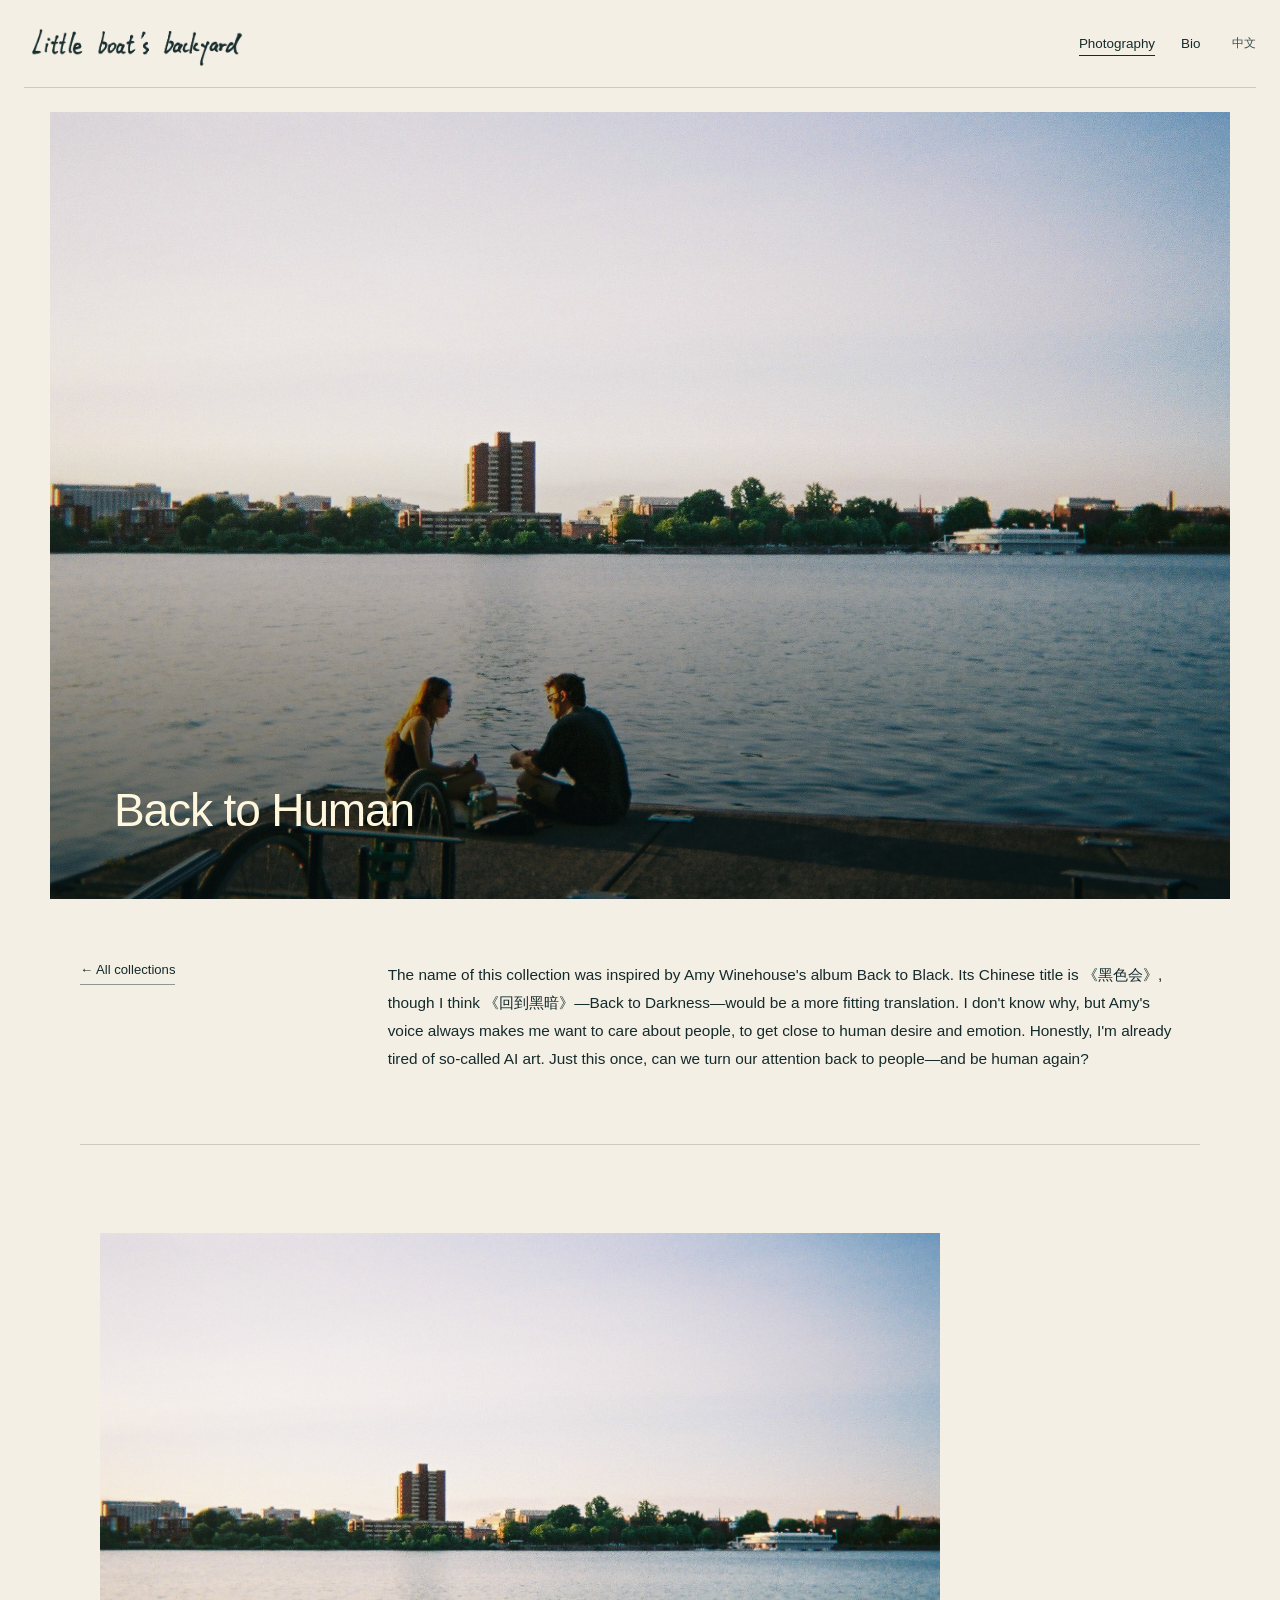
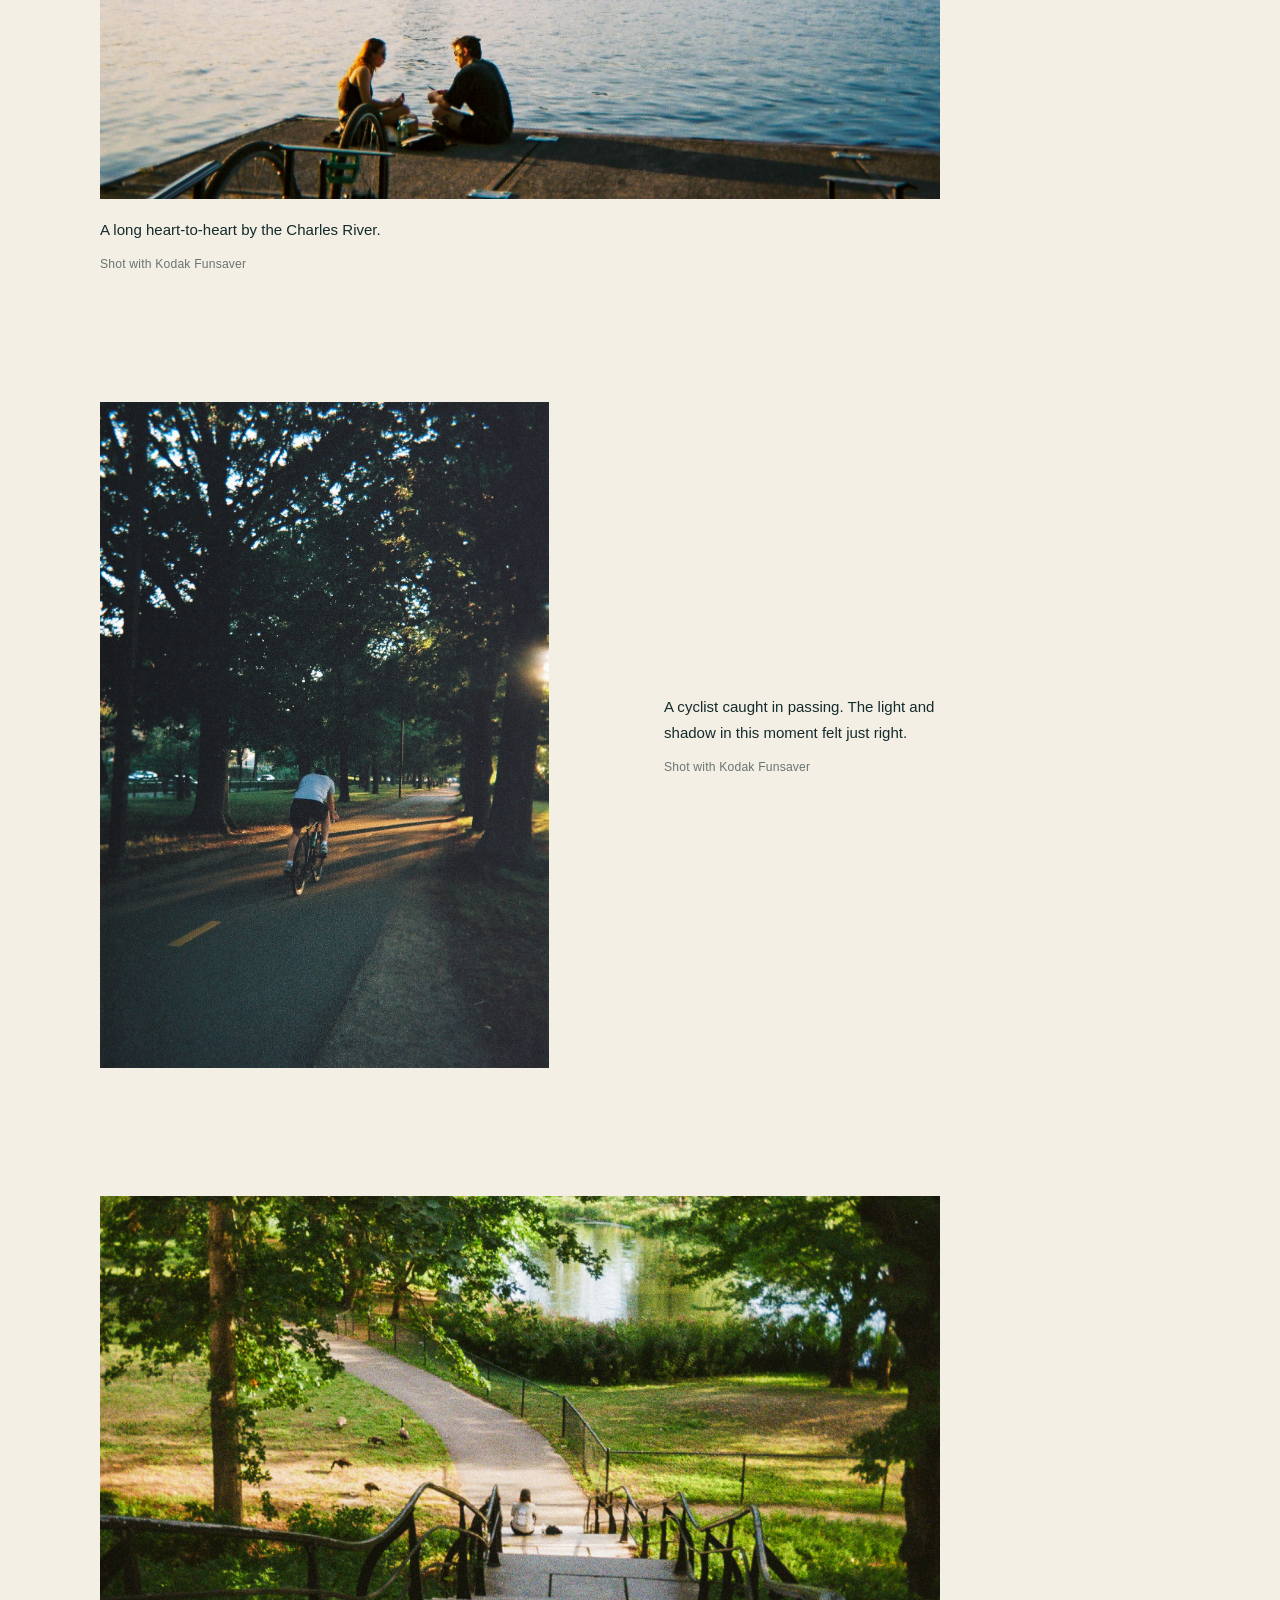
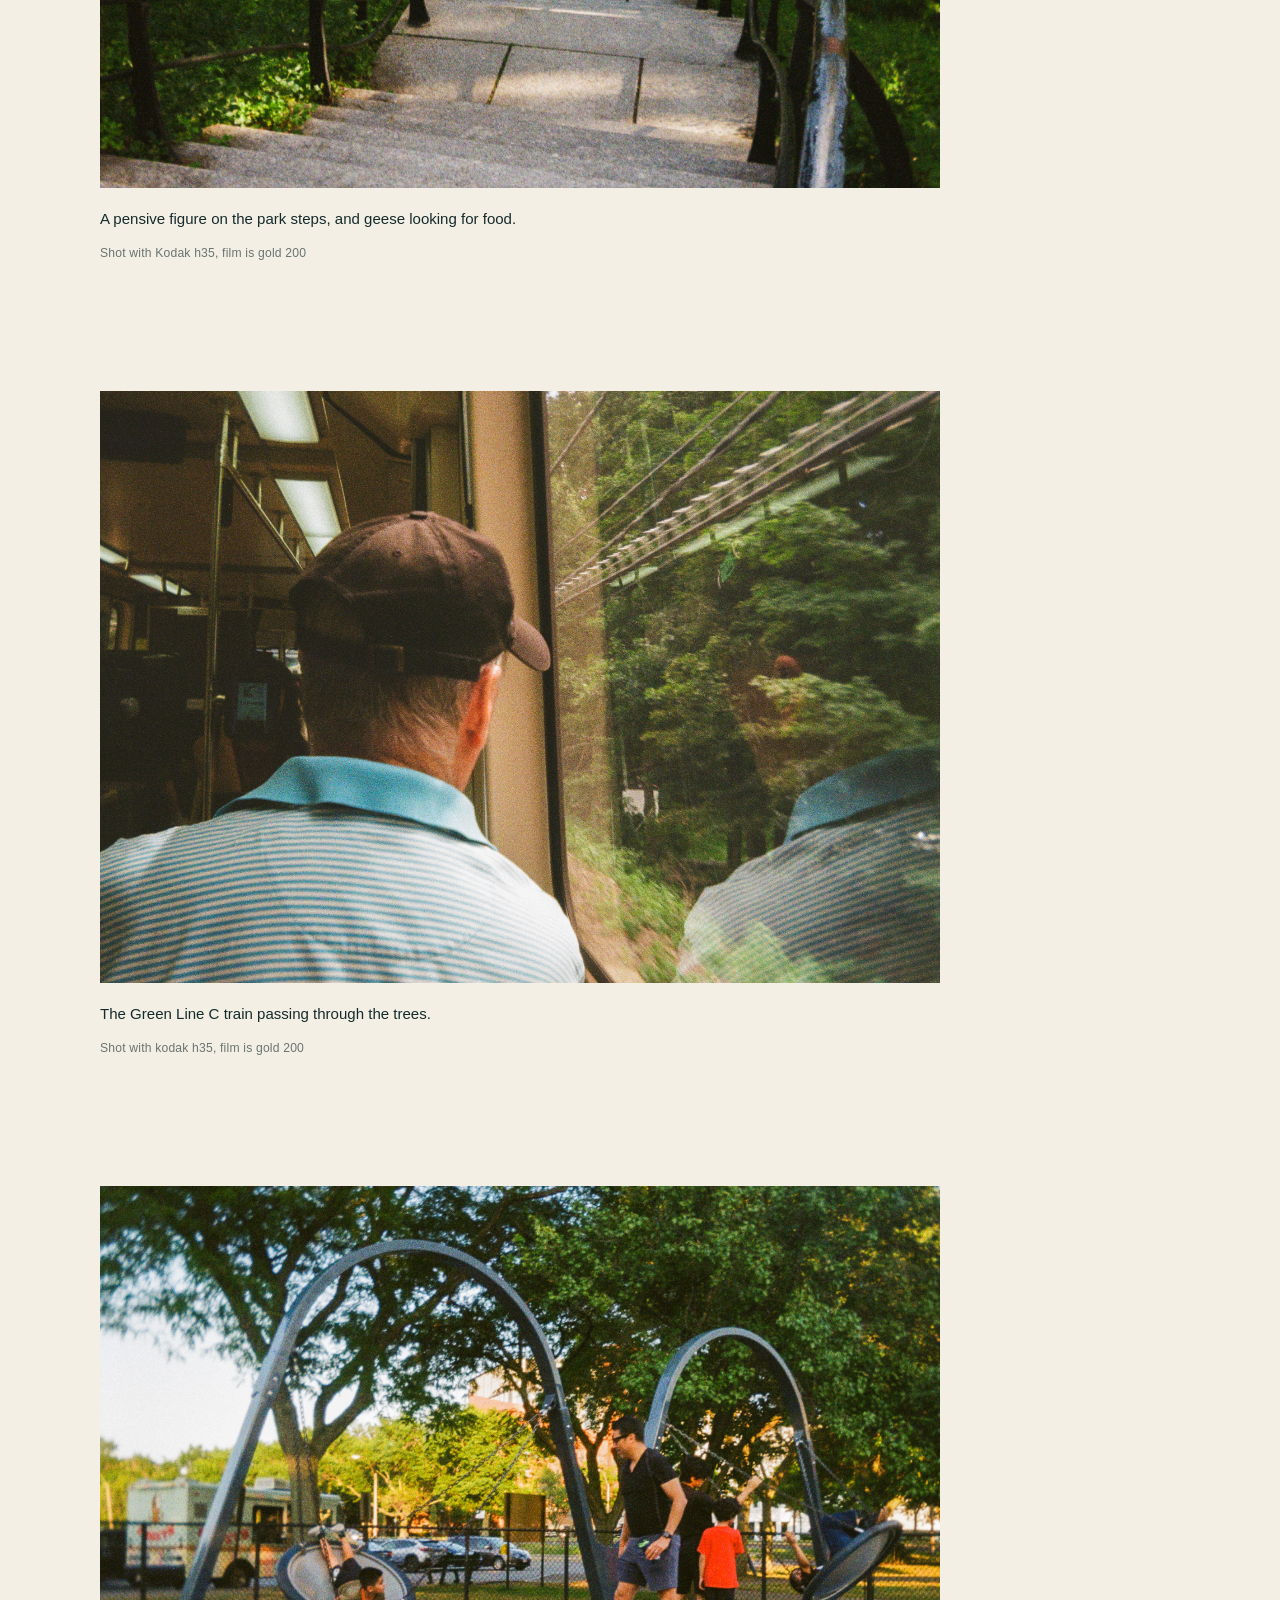
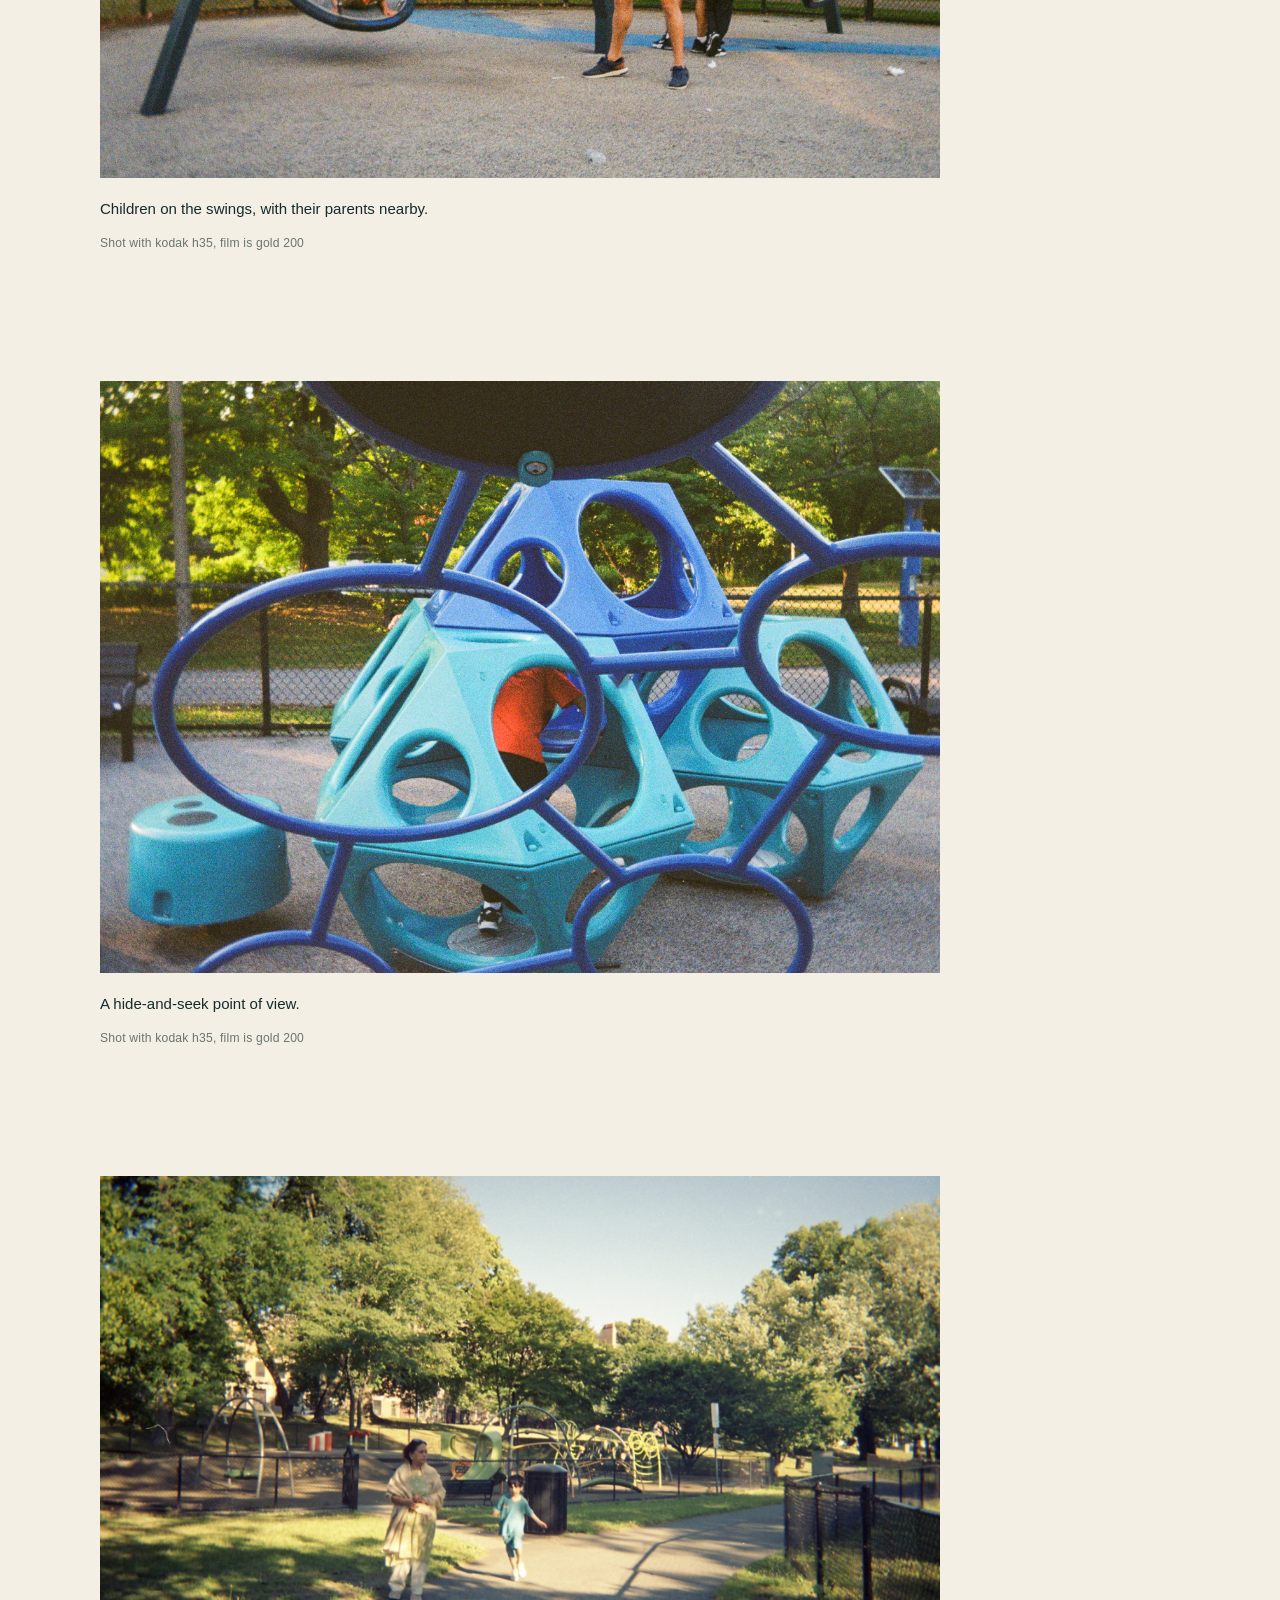
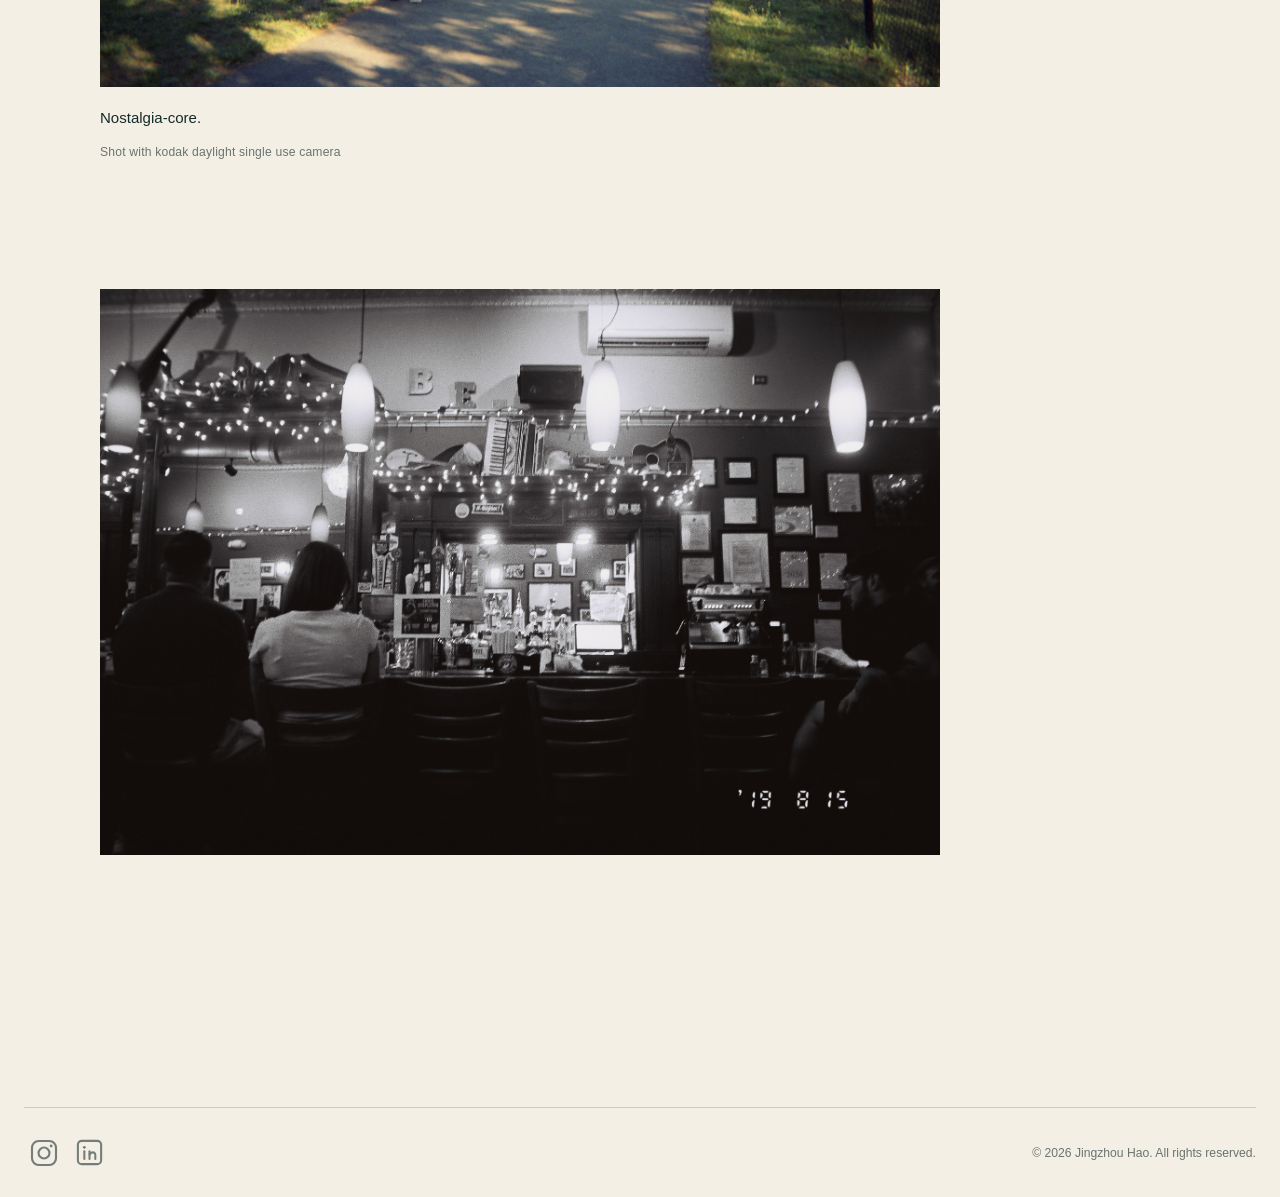
==== commit ea383a8e: "Update album.html" ====
--- a/album.html
+++ b/album.html
@@ -27,7 +27,7 @@
 
   <link
     rel="stylesheet"
-    href="assets/css/styles.css?v=20261009-2005"
+    href="assets/css/site.css"
   />
 
 </head>
--- a/assets/css/site.css
+++ b/assets/css/site.css
@@ -0,0 +1,3234 @@
+/* =========================================================
+   LOCAL WEBFONTS
+   Self-hosted from assets/fonts/ for consistent rendering
+   across Safari, Chrome, iPhone, iPad, and desktop.
+   ========================================================= */
+
+@font-face {
+  font-family: "Caveat Local";
+  src: url("../fonts/caveat-latin-600-normal.woff2") format("woff2");
+  font-style: normal;
+  font-weight: 600;
+  font-display: swap;
+}
+
+@font-face {
+  font-family: "Ma Shan Zheng Local";
+  src: url("../fonts/ma-shan-zheng-chinese-simplified-400-normal.woff2") format("woff2");
+  font-style: normal;
+  font-weight: 400;
+  font-display: swap;
+}
+
+:root {
+  --ink: #142a2b;
+  --deep: #0c2628;
+
+  --paper: #f3efe5;
+  --paper-soft: #ece6d8;
+
+  --cream: #fff8df;
+  --muted: #6a7470;
+
+  --line:
+    rgba(20, 42, 43, 0.18);
+
+  --serif:
+    "Iowan Old Style",
+    Baskerville,
+    "Songti SC",
+    STSong,
+    Georgia,
+    serif;
+
+  --sans:
+    "Helvetica Neue",
+    "PingFang SC",
+    "Hiragino Sans GB",
+    Arial,
+    sans-serif;
+
+  --content: 1280px;
+}
+
+
+* {
+  box-sizing: border-box;
+}
+
+
+html {
+  scroll-behavior: smooth;
+}
+
+
+body {
+  margin: 0;
+
+  color: var(--ink);
+  background: var(--paper);
+
+  font-family: var(--sans);
+
+  -webkit-font-smoothing:
+    antialiased;
+
+  text-rendering:
+    optimizeLegibility;
+}
+
+
+img {
+  display: block;
+
+  max-width: 100%;
+}
+
+
+a {
+  color: inherit;
+
+  text-decoration: none;
+}
+
+
+button {
+  font: inherit;
+}
+
+
+[hidden] {
+  display: none !important;
+}
+
+
+/* =========================================================
+   HOME
+   ========================================================= */
+
+
+.home-page {
+  height: 100svh;
+
+  overflow: hidden;
+
+  background:
+    var(--deep);
+}
+
+
+.home-hero {
+  position: relative;
+
+  height: 100svh;
+
+  overflow: hidden;
+
+  display: grid;
+
+  place-items: center;
+
+  isolation: isolate;
+}
+
+
+/*
+  Old blurred background is no
+  longer needed now that desktop
+  and mobile have their own covers.
+*/
+
+.home-backdrop {
+  display: none;
+}
+
+
+.home-image {
+  position: absolute;
+
+  inset: 0;
+
+  z-index: -3;
+
+  width: 100%;
+  height: 100%;
+
+  object-fit: cover;
+
+  object-position: center;
+}
+
+
+.home-shade {
+  position: absolute;
+
+  inset: 0;
+
+  z-index: -2;
+
+  background:
+
+    radial-gradient(
+      circle at 50% 45%,
+
+      rgba(3,18,20,0.03)
+      0 25%,
+
+      rgba(3,18,20,0.28)
+      72%,
+
+      rgba(3,18,20,0.52)
+      100%
+    ),
+
+    linear-gradient(
+      to bottom,
+
+      rgba(2,14,16,0.18),
+
+      rgba(2,14,16,0.03)
+      45%,
+
+      rgba(2,14,16,0.40)
+    );
+}
+
+
+.home-copy {
+  width:
+    min(
+      900px,
+      calc(100% - 48px)
+    );
+
+  padding:
+    0 28px 52px;
+
+  text-align: center;
+
+  color:
+    var(--cream);
+
+  text-shadow:
+    0 2px 22px
+    rgba(0,0,0,0.34);
+}
+
+
+.home-copy h1 {
+  margin: 0;
+
+  font:
+    400
+    clamp(
+      2.2rem,
+      4.2vw,
+      4rem
+    )
+    / 1.08
+    var(--serif);
+}
+
+
+.tagline {
+  max-width: 670px;
+
+  margin:
+    36px auto 0;
+
+  font:
+    italic
+    400
+    clamp(
+      0.98rem,
+      1.35vw,
+      1.16rem
+    )
+    / 1.8
+    var(--serif);
+}
+
+
+.home-nav {
+  display: flex;
+
+  justify-content: center;
+
+  gap:
+    clamp(
+      42px,
+      6vw,
+      76px
+    );
+
+  margin-top:
+    70px;
+
+  font:
+    400
+    clamp(
+      1rem,
+      1.55vw,
+      1.18rem
+    )
+    / 1.2
+    var(--serif);
+}
+
+
+.home-nav a,
+.topnav a {
+  position: relative;
+
+  padding:
+    5px 0;
+}
+
+
+.home-nav a::after,
+.topnav a::after {
+  content: "";
+
+  position: absolute;
+
+  left: 0;
+  right: 100%;
+
+  bottom: 0;
+
+  height: 1px;
+
+  background:
+    currentColor;
+
+  transition:
+    right 180ms ease;
+}
+
+
+.home-nav a:hover::after,
+.topnav a:hover::after,
+.topnav a.is-current::after {
+  right: 0;
+}
+
+
+/* =========================================================
+   LANGUAGE SWITCH
+   ========================================================= */
+
+
+.lang-toggle {
+  border: 0;
+
+  padding: 5px 0;
+
+  background:
+    transparent;
+
+  color: inherit;
+
+  cursor: pointer;
+
+  font: inherit;
+
+  opacity: 0.82;
+
+  transition:
+    opacity 180ms ease;
+}
+
+
+.lang-toggle:hover {
+  opacity: 1;
+}
+
+
+.lang-toggle--home {
+  position: absolute;
+
+  z-index: 4;
+
+  top: 24px;
+  right: 30px;
+
+  color:
+    rgba(
+      255,
+      248,
+      223,
+      0.90
+    );
+
+  font-size:
+    0.82rem;
+
+  letter-spacing:
+    0.06em;
+}
+
+
+/* =========================================================
+   NAVIGATION
+   ========================================================= */
+
+
+.topbar {
+  width:
+    min(
+      var(--content),
+      calc(100% - 48px)
+    );
+
+  min-height: 76px;
+
+  margin: 0 auto;
+
+  display: flex;
+
+  justify-content:
+    space-between;
+
+  align-items: center;
+
+  gap: 24px;
+
+  border-bottom:
+    1px solid
+    var(--line);
+}
+
+
+.brand {
+  font:
+    400
+    1.08rem
+    / 1.2
+    var(--serif);
+}
+
+
+.topnav {
+  display: flex;
+
+  align-items: center;
+
+  gap: 28px;
+
+  font-size:
+    0.86rem;
+}
+
+
+.topnav .lang-toggle {
+  margin-left: 4px;
+
+  font-size:
+    0.80rem;
+
+  letter-spacing:
+    0.05em;
+}
+
+
+/* =========================================================
+   SHARED HERO
+   ========================================================= */
+
+
+.page-hero {
+  position: relative;
+
+  width:
+    min(
+      var(--content),
+      calc(100% - 48px)
+    );
+
+  height:
+    clamp(
+      360px,
+      48vw,
+      650px
+    );
+
+  max-height:
+    70svh;
+
+  margin:
+    24px auto 0;
+
+  overflow: hidden;
+
+  background:
+    var(--deep);
+}
+
+
+.page-hero > img {
+  width: 100%;
+  height: 100%;
+
+  object-fit: cover;
+}
+
+
+.page-hero-shade {
+  position: absolute;
+
+  inset: 0;
+
+  background:
+    linear-gradient(
+      to top,
+
+      rgba(
+        3,
+        17,
+        19,
+        0.64
+      ),
+
+      rgba(
+        3,
+        17,
+        19,
+        0.04
+      )
+      58%
+    );
+}
+
+
+.page-hero-title {
+  position: absolute;
+
+  left:
+    clamp(
+      24px,
+      5vw,
+      74px
+    );
+
+  right:
+    clamp(
+      24px,
+      5vw,
+      74px
+    );
+
+  bottom:
+    clamp(
+      26px,
+      5vw,
+      64px
+    );
+
+  color:
+    var(--cream);
+}
+
+
+.page-hero-title h1 {
+  margin: 0;
+
+  font:
+    400
+    clamp(
+      3rem,
+      7.5vw,
+      6.5rem
+    )
+    / 0.96
+    var(--serif);
+}
+
+
+.kicker {
+  margin:
+    0 0 12px;
+
+  font-size:
+    0.69rem;
+
+  font-weight:
+    600;
+
+  letter-spacing:
+    0.18em;
+
+  text-transform:
+    uppercase;
+}
+
+
+.lang-zh .kicker {
+  letter-spacing:
+    0.10em;
+
+  text-transform:
+    none;
+}
+
+
+/* =========================================================
+   ALBUM HERO
+   ========================================================= */
+
+
+/*
+  3:2 is deliberately close to
+  a normal horizontal 35 mm frame.
+
+  This keeps the hero wide without
+  heavily cropping the original.
+*/
+
+.album-hero {
+  width:
+    min(
+      1180px,
+      calc(100% - 48px)
+    );
+
+  height: auto;
+
+  aspect-ratio:
+    3 / 2;
+
+  max-height: none;
+}
+
+
+.album-hero > img {
+  width: 100%;
+  height: 100%;
+
+  object-fit: cover;
+
+  object-position:
+    center;
+}
+
+
+/*
+  Secondary-language title.
+*/
+
+.album-hero .kicker {
+  margin-bottom:
+    10px;
+
+  font:
+    400
+    clamp(
+      0.95rem,
+      1.4vw,
+      1.2rem
+    )
+    / 1.4
+    var(--serif);
+
+  letter-spacing:
+    0.03em;
+
+  text-transform:
+    none;
+}
+
+
+/*
+  Main-language title.
+*/
+
+.album-hero
+.page-hero-title
+h1 {
+  font-size:
+    clamp(
+      2.9rem,
+      6.2vw,
+      5.3rem
+    );
+}
+
+
+/* =========================================================
+   PHOTOGRAPHY
+   ========================================================= */
+
+
+.collections-wrap {
+  width:
+    min(
+      var(--content),
+      calc(100% - 48px)
+    );
+
+  margin:
+    0 auto;
+
+  padding:
+    88px 0 124px;
+}
+
+
+.collections-heading {
+  display: grid;
+
+  grid-template-columns:
+    minmax(0, 1.35fr)
+    minmax(280px, 0.65fr);
+
+  gap: 64px;
+
+  align-items: end;
+
+  margin-bottom:
+    48px;
+
+  padding-bottom:
+    30px;
+
+  border-bottom:
+    1px solid
+    var(--line);
+}
+
+
+.collections-heading h2 {
+  max-width: 800px;
+
+  margin: 0;
+
+  font:
+    400
+    clamp(
+      2rem,
+      4vw,
+      3.35rem
+    )
+    / 1.1
+    var(--serif);
+}
+
+
+.collections-note {
+  margin: 0;
+
+  color:
+    var(--muted);
+
+  font:
+    400
+    1rem
+    / 1.75
+    var(--serif);
+}
+
+
+.collection-grid {
+  display: grid;
+
+  grid-template-columns:
+    repeat(
+      3,
+      minmax(0, 1fr)
+    );
+
+  gap:
+    54px 24px;
+}
+
+
+.collection-card {
+  min-width: 0;
+
+  opacity: 0;
+
+  transform:
+    translateY(10px);
+
+  animation:
+    collection-reveal
+    480ms
+    ease
+    forwards;
+
+  animation-delay:
+    var(
+      --delay,
+      0ms
+    );
+}
+
+
+@keyframes
+collection-reveal {
+
+  to {
+    opacity: 1;
+
+    transform:
+      translateY(0);
+  }
+}
+
+
+/*
+  3:2 instead of old 4:3.
+
+  This keeps your film covers
+  closer to the original frame.
+*/
+
+.collection-image-wrap {
+  aspect-ratio:
+    3 / 2;
+
+  overflow: hidden;
+
+  background:
+    var(--paper-soft);
+}
+
+
+.collection-image-wrap img {
+  width: 100%;
+  height: 100%;
+
+  object-fit: cover;
+
+  transition:
+    transform
+    600ms
+    cubic-bezier(
+      .2,
+      .7,
+      .2,
+      1
+    ),
+
+    opacity
+    250ms
+    ease;
+}
+
+
+.collection-card:hover img {
+  transform:
+    scale(1.022);
+
+  opacity:
+    0.95;
+}
+
+
+.collection-card-copy {
+  padding-top:
+    16px;
+}
+
+
+/*
+  Other-language title.
+*/
+
+.collection-secondary-title {
+  margin-bottom:
+    7px;
+
+  color:
+    var(--muted);
+
+  font:
+    400
+    0.92rem
+    / 1.45
+    var(--serif);
+}
+
+
+/*
+  Current-language title.
+*/
+
+.collection-card-copy h3 {
+  margin: 0;
+
+  font:
+    400
+    clamp(
+      1.4rem,
+      2.1vw,
+      1.95rem
+    )
+    / 1.12
+    var(--serif);
+}
+
+
+.lang-zh
+.collection-card-copy
+h3 {
+  line-height:
+    1.28;
+}
+
+
+/* =========================================================
+   ALBUM INTRO
+   ========================================================= */
+
+
+.album-intro-section {
+  width:
+    min(
+      1120px,
+      calc(100% - 48px)
+    );
+
+  margin:
+    0 auto;
+
+  padding:
+    82px 0 96px;
+
+  display: grid;
+
+  grid-template-columns:
+    minmax(150px, 0.3fr)
+    minmax(0, 1fr);
+
+  gap: 64px;
+
+  border-bottom:
+    1px solid
+    var(--line);
+}
+
+
+.back-link {
+  align-self: start;
+
+  display: inline-block;
+
+  width: fit-content;
+
+  color: var(--ink);
+
+  font-size: 0.92rem;
+  font-weight: 500;
+
+  line-height: 1.4;
+
+  padding-bottom: 5px;
+
+  border-bottom:
+    1px solid
+    rgba(20, 42, 43, 0.45);
+
+  transition:
+    opacity 180ms ease,
+    border-color 180ms ease;
+}
+
+
+.back-link:hover {
+  opacity: 0.6;
+
+  border-color:
+    var(--ink);
+}
+
+.album-intro,
+.album-reflection {
+  max-width: 790px;
+
+  margin: 0;
+
+  font:
+    400
+    clamp(
+      1.1rem,
+      1.7vw,
+      1.35rem
+    )
+    / 1.85
+    var(--serif);
+}
+
+
+.album-reflection {
+  margin-top:
+    26px;
+
+  color:
+    #53605c;
+}
+
+
+/* =========================================================
+   PHOTO STORIES
+   ========================================================= */
+
+
+.photo-stories {
+  width:
+    min(
+      1080px,
+      calc(100% - 48px)
+    );
+
+  margin:
+    0 auto;
+
+  padding:
+    88px 0 124px;
+}
+
+
+.photo-story {
+  width: 100%;
+
+  margin:
+    0 0
+    clamp(
+      82px,
+      10vw,
+      136px
+    );
+}
+
+
+/*
+  LANDSCAPE
+
+  Image above,
+  comment below.
+*/
+
+.photo-story--landscape {
+  display: block;
+
+  max-width: 840px;
+}
+
+
+/*
+  PORTRAIT — DESKTOP
+
+  Image left,
+  comment right.
+*/
+
+.photo-story--portrait {
+  display: grid;
+
+  grid-template-columns:
+    minmax(0, 500px)
+    minmax(210px, 300px);
+
+  gap:
+    clamp(
+      38px,
+      5vw,
+      66px
+    );
+
+  align-items: center;
+
+  max-width: 900px;
+}
+
+
+/*
+  If there is no text,
+  don't reserve text space.
+*/
+
+.photo-story--no-note
+.photo-story--portrait {
+  display: block;
+
+  max-width: 500px;
+}
+
+
+.photo-story--no-note
+.photo-story--landscape {
+  max-width: 840px;
+}
+
+
+.photo-story-figure {
+  margin: 0;
+
+  min-width: 0;
+}
+
+
+.photo-open {
+  display: flex;
+
+  justify-content:
+    flex-start;
+
+  width: 100%;
+
+  padding: 0;
+
+  border: 0;
+
+  background:
+    transparent;
+
+  cursor:
+    zoom-in;
+}
+
+
+.photo-open img {
+  display: block;
+
+  width: auto;
+
+  max-width: 100%;
+
+  height: auto;
+
+  object-fit:
+    contain;
+
+  object-position:
+    left center;
+
+  transition:
+    opacity 220ms ease;
+}
+
+
+.photo-story--landscape
+.photo-open img {
+  width: 100%;
+}
+
+
+.photo-story--portrait
+.photo-open img {
+  max-height:
+    74svh;
+}
+
+
+.photo-open:hover img {
+  opacity:
+    0.94;
+}
+
+
+/* Photo comment */
+
+.photo-note {
+  max-width: 700px;
+
+  margin-top:
+    18px;
+
+  font:
+    400
+    clamp(
+      0.98rem,
+      1.25vw,
+      1.08rem
+    )
+    / 1.75
+    var(--serif);
+}
+
+
+/*
+  Only portrait desktop
+  moves comment to right.
+*/
+
+.photo-story--portrait
+.photo-note {
+  max-width: 300px;
+
+  margin-top: 0;
+}
+
+
+.photo-caption {
+  margin: 0;
+}
+
+
+.photo-tech {
+  margin:
+    12px 0 0;
+
+  color:
+    var(--muted);
+
+  font:
+    400
+    0.78rem
+    / 1.55
+    var(--sans);
+
+  letter-spacing:
+    0.015em;
+}
+
+
+/* =========================================================
+   BIO
+   ========================================================= */
+
+
+.bio-intro-section {
+  width:
+    min(
+      1120px,
+      calc(100% - 48px)
+    );
+
+  margin:
+    0 auto;
+
+  padding:
+    98px 0 106px;
+
+  display: grid;
+
+  grid-template-columns:
+    minmax(280px, 0.75fr)
+    minmax(0, 1.25fr);
+
+  gap:
+    clamp(
+      52px,
+      8vw,
+      108px
+    );
+
+  align-items:
+    center;
+}
+
+
+.bio-portrait-wrap {
+  margin: 0;
+
+  aspect-ratio:
+    4 / 5;
+
+  overflow: hidden;
+
+  background:
+    var(--paper-soft);
+}
+
+
+.bio-portrait-wrap img {
+  width: 100%;
+  height: 100%;
+
+  object-fit:
+    cover;
+}
+
+
+.bio-copy h2,
+.cv-section h2 {
+  margin: 0;
+
+  font:
+    400
+    clamp(
+      2.2rem,
+      4vw,
+      3.6rem
+    )
+    / 1.05
+    var(--serif);
+}
+
+
+.bio-text {
+  margin-top:
+    30px;
+
+  font:
+    400
+    1.05rem
+    / 1.85
+    var(--serif);
+}
+
+
+.bio-text p {
+  margin:
+    0 0 18px;
+}
+
+
+/* ---------- CV ---------- */
+
+
+.cv-section {
+  width:
+    min(
+      1120px,
+      calc(100% - 48px)
+    );
+
+  margin:
+    0 auto;
+
+  padding:
+    76px 0 90px;
+
+  display: grid;
+
+  grid-template-columns:
+    minmax(220px, 0.7fr)
+    minmax(0, 1.3fr);
+
+  gap: 72px;
+
+  border-top:
+    1px solid
+    var(--line);
+}
+
+
+.cv-copy {
+  max-width: 650px;
+}
+
+
+.cv-copy p {
+  margin:
+    0 0 24px;
+
+  font:
+    400
+    1rem
+    / 1.75
+    var(--serif);
+}
+
+
+.cv-button {
+  display:
+    inline-flex;
+
+  align-items:
+    center;
+
+  gap: 10px;
+
+  padding:
+    11px 0;
+
+  border-bottom:
+    1px solid
+    currentColor;
+
+  font-size:
+    0.88rem;
+}
+
+
+.cv-missing {
+  color:
+    var(--muted);
+
+  font-size:
+    0.82rem !important;
+}
+
+
+/* =========================================================
+   FOOTER
+   ========================================================= */
+
+
+.site-footer {
+  width:
+    min(
+      var(--content),
+      calc(100% - 48px)
+    );
+
+  min-height:
+    90px;
+
+  margin:
+    0 auto;
+
+  display: flex;
+
+  justify-content:
+    space-between;
+
+  align-items:
+    center;
+
+  gap: 24px;
+
+  font-size:
+    0.76rem;
+}
+
+
+.site-footer--paper {
+  border-top:
+    1px solid
+    var(--line);
+
+  color:
+    var(--muted);
+}
+
+
+.site-footer--overlay {
+  position:
+    absolute;
+
+  left: 50%;
+  bottom: 0;
+
+  transform:
+    translateX(-50%);
+
+  z-index: 2;
+
+  color:
+    rgba(
+      255,
+      248,
+      223,
+      0.82
+    );
+}
+
+
+.social-links {
+  display: flex;
+
+  gap: 20px;
+}
+
+
+.social-links a:hover {
+  opacity:
+    0.6;
+}
+
+
+.copyright {
+  margin: 0;
+
+  text-align:
+    right;
+}
+
+
+/* =========================================================
+   LIGHTBOX
+   ========================================================= */
+
+
+.no-scroll {
+  overflow:
+    hidden;
+}
+
+
+.lightbox {
+  position:
+    fixed;
+
+  inset: 0;
+
+  z-index: 50;
+
+  display: none;
+
+  place-items:
+    center;
+
+  padding:
+    34px 72px;
+
+  color:
+    white;
+
+  background:
+    rgba(
+      5,
+      18,
+      20,
+      0.96
+    );
+}
+
+
+.lightbox.is-open {
+  display: grid;
+}
+
+
+.lightbox figure {
+  margin: 0;
+
+  text-align:
+    center;
+
+  max-width:
+    100%;
+}
+
+
+.lightbox img {
+  max-width:
+    min(
+      92vw,
+      1700px
+    );
+
+  max-height:
+    86vh;
+
+  width: auto;
+  height: auto;
+
+  margin:
+    0 auto;
+}
+
+
+.lightbox figcaption {
+  max-width: 760px;
+
+  min-height:
+    1.3em;
+
+  margin:
+    12px auto 0;
+
+  color:
+    rgba(
+      255,
+      255,
+      255,
+      0.70
+    );
+
+  font:
+    400
+    0.8rem
+    / 1.55
+    var(--serif);
+}
+
+
+.lightbox button {
+  position:
+    fixed;
+
+  border: 0;
+
+  background:
+    transparent;
+
+  color:
+    white;
+
+  cursor:
+    pointer;
+
+  opacity:
+    0.82;
+}
+
+
+.lightbox button:hover {
+  opacity: 1;
+}
+
+
+.lightbox-close {
+  top: 16px;
+
+  right: 24px;
+
+  font-size:
+    2.25rem;
+}
+
+
+.lightbox-prev,
+.lightbox-next {
+  top: 50%;
+
+  transform:
+    translateY(-50%);
+
+  font-size:
+    3rem;
+}
+
+
+.lightbox-prev {
+  left: 20px;
+}
+
+
+.lightbox-next {
+  right: 20px;
+}
+
+
+/* =========================================================
+   TABLET
+   ========================================================= */
+
+
+@media
+(max-width: 1024px) {
+
+
+  .collection-grid {
+    grid-template-columns:
+      repeat(
+        2,
+        minmax(0, 1fr)
+      );
+  }
+
+
+  .collections-heading {
+    grid-template-columns:
+      1fr;
+
+    gap:
+      26px;
+  }
+
+
+  .photo-story--portrait {
+    grid-template-columns:
+      minmax(0, 430px)
+      minmax(180px, 240px);
+
+    gap:
+      32px;
+  }
+
+
+  .bio-intro-section {
+    gap:
+      48px;
+  }
+}
+
+
+/* =========================================================
+   MOBILE
+   ========================================================= */
+
+
+@media
+(max-width: 680px) {
+
+
+  /* ---------- Home ---------- */
+
+
+  .home-copy {
+    width:
+      calc(100% - 28px);
+
+    padding:
+      0 14px 84px;
+  }
+
+
+  .home-copy h1 {
+    font-size:
+      clamp(
+        2rem,
+        9vw,
+        3.15rem
+      );
+  }
+
+
+  .tagline {
+    margin-top:
+      28px;
+
+    font-size:
+      0.94rem;
+
+    line-height:
+      1.7;
+  }
+
+
+  .home-nav {
+    margin-top:
+      52px;
+
+    gap:
+      38px;
+  }
+
+
+  .lang-toggle--home {
+    top: 18px;
+
+    right: 20px;
+  }
+
+
+  /* ---------- Navigation ---------- */
+
+
+  .topbar {
+    width:
+      calc(
+        100% - 28px
+      );
+
+    min-height:
+      66px;
+
+    gap:
+      14px;
+  }
+
+
+  .brand {
+    font-size:
+      0.92rem;
+  }
+
+
+  .topnav {
+    gap:
+      15px;
+
+    font-size:
+      0.76rem;
+  }
+
+
+  .topnav
+  .lang-toggle {
+    font-size:
+      0.73rem;
+  }
+
+
+  /* ---------- Hero ---------- */
+
+
+  .page-hero {
+    width:
+      calc(
+        100% - 24px
+      );
+
+    margin-top:
+      12px;
+
+    height:
+      54svh;
+
+    min-height:
+      350px;
+
+    max-height:
+      560px;
+  }
+
+
+  .page-hero-title h1 {
+    font-size:
+      clamp(
+        2.8rem,
+        14vw,
+        4.8rem
+      );
+  }
+
+
+  /*
+    Album hero remains 3:2.
+
+    It is intentionally not made
+    tall like the Photography and
+    Bio heroes.
+  */
+
+  .album-hero {
+    width:
+      calc(
+        100% - 24px
+      );
+
+    height: auto;
+
+    min-height: 0;
+
+    aspect-ratio:
+      3 / 2;
+  }
+
+
+  .album-hero
+  .page-hero-title {
+    left: 20px;
+
+    right: 20px;
+
+    bottom: 20px;
+  }
+
+
+  .album-hero
+  .page-hero-title
+  h1 {
+    font-size:
+      clamp(
+        2.3rem,
+        11vw,
+        3.9rem
+      );
+  }
+
+
+  .album-hero
+  .kicker {
+    font-size:
+      0.90rem;
+
+    line-height:
+      1.35;
+  }
+
+
+  /* ---------- Photography ---------- */
+
+
+  .collections-wrap {
+    width:
+      calc(
+        100% - 30px
+      );
+
+    padding:
+      64px 0 84px;
+  }
+
+
+  .collections-heading {
+    margin-bottom:
+      30px;
+
+    padding-bottom:
+      24px;
+  }
+
+
+  .collections-heading h2 {
+    font-size:
+      2rem;
+  }
+
+
+  .collection-grid {
+    grid-template-columns:
+      1fr;
+
+    gap:
+      42px;
+  }
+
+
+  .collection-image-wrap {
+    aspect-ratio:
+      3 / 2;
+  }
+
+
+  /* ---------- Album intro ---------- */
+
+
+  .album-intro-section {
+    width:
+      calc(
+        100% - 30px
+      );
+
+    grid-template-columns:
+      1fr;
+
+    gap:
+      34px;
+
+    padding:
+      58px 0 66px;
+  }
+
+
+  /* ---------- Photos ---------- */
+
+
+  .photo-stories {
+    width:
+      calc(
+        100% - 30px
+      );
+
+    padding:
+      64px 0 88px;
+  }
+
+
+  /*
+    ALL photos become vertical
+    flow on mobile:
+
+    image
+    text
+  */
+
+  .photo-story,
+  .photo-story--landscape,
+  .photo-story--portrait,
+  .photo-story--no-note,
+  .photo-story--no-note.photo-story--portrait {
+
+    display: block;
+
+    width: 100%;
+
+    max-width: none;
+
+    margin:
+      0 0 72px;
+  }
+
+
+  /*
+    Portrait photo itself stays a
+    little narrower than screen.
+  */
+
+  .photo-story--portrait
+  .photo-story-figure {
+
+    width:
+      min(
+        88%,
+        520px
+      );
+  }
+
+
+  .photo-open img,
+  .photo-story--portrait
+  .photo-open img,
+  .photo-story--landscape
+  .photo-open img {
+
+    width: 100%;
+
+    max-height: none;
+  }
+
+
+  .photo-note,
+  .photo-story--portrait
+  .photo-note {
+
+    width:
+      min(
+        94%,
+        700px
+      );
+
+    max-width: none;
+
+    margin:
+      16px 0 0;
+  }
+
+
+  /* ---------- Bio ---------- */
+
+
+  .bio-intro-section {
+    width:
+      calc(
+        100% - 30px
+      );
+
+    grid-template-columns:
+      1fr;
+
+    gap:
+      42px;
+
+    padding:
+      68px 0 76px;
+  }
+
+
+  .bio-portrait-wrap {
+    width:
+      min(
+        82%,
+        420px
+      );
+  }
+
+
+  .cv-section {
+    width:
+      calc(
+        100% - 30px
+      );
+
+    grid-template-columns:
+      1fr;
+
+    gap:
+      28px;
+
+    padding:
+      58px 0 70px;
+  }
+
+
+  /* ---------- Footer ---------- */
+
+
+  .site-footer {
+    width:
+      calc(
+        100% - 30px
+      );
+
+    min-height:
+      112px;
+
+    flex-direction:
+      column;
+
+    justify-content:
+      center;
+
+    gap:
+      12px;
+
+    text-align:
+      center;
+  }
+
+
+  .copyright {
+    text-align:
+      center;
+  }
+
+
+  .site-footer--overlay {
+    min-height:
+      82px;
+
+    flex-direction:
+      row;
+
+    justify-content:
+      space-between;
+
+    text-align:
+      left;
+  }
+
+
+  .site-footer--overlay
+  .copyright {
+    text-align:
+      right;
+  }
+
+
+  /* ---------- Lightbox ---------- */
+
+
+  .lightbox {
+    padding:
+      52px 18px 28px;
+  }
+
+
+  .lightbox-prev {
+    left: 8px;
+  }
+
+
+  .lightbox-next {
+    right: 8px;
+  }
+
+
+  .lightbox-prev,
+  .lightbox-next {
+    font-size:
+      2.4rem;
+  }
+}
+/* Photography / Bio hero 不重复显示网站名字 */
+.page-hero--photography .kicker,
+.bio-hero .kicker {
+  display: none;
+}
+/* =========================================================
+   PHOTOGRAPHY + BIO
+   unified post-hero layout
+   ========================================================= */
+
+
+/*
+  Desktop / tablet hero width follows
+  the same content width as the top navigation.
+
+  This prevents the hero from being
+  wider than the line above it.
+*/
+
+@media (min-width: 681px) {
+
+  .page-hero--photography,
+  .bio-hero {
+
+    width:
+      min(
+        var(--content),
+        calc(100% - 48px)
+      );
+  }
+
+}
+
+
+
+/* =========================================================
+   PHOTOGRAPHY
+   ========================================================= */
+
+
+/*
+  No headline / intro section.
+
+  The horizontal rule directly separates
+  the hero from the collection grid.
+*/
+
+.collections-wrap--minimal {
+
+  width:
+    min(
+      var(--content),
+      calc(100% - 48px)
+    );
+
+  margin:
+    64px auto 0;
+
+  padding:
+    56px 0 124px;
+
+  border-top:
+    1px solid
+    var(--line);
+}
+
+
+
+/*
+  The old duplicated site-title kicker
+  inside the hero should never appear.
+*/
+
+.page-hero--photography
+.kicker {
+
+  display: none;
+}
+
+
+
+/* =========================================================
+   BIO
+   ========================================================= */
+
+
+/*
+  Make Bio start exactly like Photography:
+
+      hero
+      spacing
+      horizontal rule
+      content
+*/
+
+.bio-intro-section {
+
+  width:
+    min(
+      var(--content),
+      calc(100% - 48px)
+    );
+
+  margin:
+    64px auto 0;
+
+  padding:
+    56px 0 106px;
+
+  border-top:
+    1px solid
+    var(--line);
+}
+
+
+
+/*
+  Same rule:
+  don't repeat the website name
+  inside the hero.
+*/
+
+.bio-hero
+.kicker {
+
+  display: none;
+}
+
+
+
+/* =========================================================
+   MOBILE
+   ========================================================= */
+
+@media (max-width: 680px) {
+
+
+  /*
+    Keep the existing mobile hero behavior.
+  */
+
+  .collections-wrap--minimal {
+
+    width:
+      calc(100% - 30px);
+
+    margin:
+      44px auto 0;
+
+    padding:
+      42px 0 84px;
+  }
+
+
+  .bio-intro-section {
+
+    width:
+      calc(100% - 30px);
+
+    margin:
+      44px auto 0;
+
+    padding:
+      42px 0 76px;
+  }
+
+}
+
+/* =========================================================
+   CONSOLIDATED FINAL OVERRIDES
+   Typography, handwritten branding, responsive behavior,
+   and social icons.
+   ========================================================= */
+
+/* =========================================================
+   HANDWRITTEN SITE LOGO
+   ========================================================= */
+
+body {
+  --site-logo: url("../images/branding/title-en.png");
+  --site-logo-ratio: 1446 / 299;
+}
+
+body.lang-zh {
+  --site-logo: url("../images/branding/title-zh.png");
+  --site-logo-ratio: 1300 / 242;
+}
+
+#site-title,
+.brand {
+  font-size: 0;
+  line-height: 0;
+}
+
+#site-title::before,
+.brand::before {
+  content: "";
+  display: block;
+  aspect-ratio: var(--site-logo-ratio);
+  background: currentColor;
+  -webkit-mask-image: var(--site-logo);
+  mask-image: var(--site-logo);
+  -webkit-mask-repeat: no-repeat;
+  mask-repeat: no-repeat;
+  -webkit-mask-size: contain;
+  mask-size: contain;
+}
+
+/* Homepage logo */
+#site-title {
+  display: flex;
+  justify-content: center;
+  width: 100%;
+  color: var(--cream);
+  text-shadow: none;
+  overflow: visible;
+}
+
+#site-title::before {
+  width: min(88vw, 1000px);
+  -webkit-mask-position: center;
+  mask-position: center;
+}
+
+body.lang-zh #site-title::before {
+  width: min(79vw, 880px);
+}
+
+/* Header logo */
+.brand {
+  display: inline-flex;
+  align-items: center;
+  flex-shrink: 0;
+  color: var(--ink);
+}
+
+/* English logo aligns with the left edge of the top rule. */
+body:not(.lang-zh) .brand {
+  margin-left: 0;
+}
+
+body:not(.lang-zh) .brand::before {
+  width: 360px;
+  -webkit-mask-position: left center;
+  mask-position: left center;
+}
+
+/* Chinese placement was already visually balanced. */
+body.lang-zh .brand {
+  margin-left: -10px;
+}
+
+body.lang-zh .brand::before {
+  width: 315px;
+  -webkit-mask-position: left center;
+  mask-position: left center;
+}
+
+.topbar {
+  min-height: 88px;
+}
+
+/* =========================================================
+   NAVIGATION
+   Clearer than the earlier Cormorant navigation.
+   ========================================================= */
+
+html[lang="en"] .topnav,
+html[lang="en"] .home-nav,
+html[lang="en"] .lang-toggle {
+  font-family: "Avenir Next", Avenir, "Helvetica Neue", Arial, sans-serif;
+  font-weight: 600;
+}
+
+html[lang="zh-CN"] .topnav,
+html[lang="zh-CN"] .home-nav,
+html[lang="zh-CN"] .lang-toggle {
+  font-family: "PingFang SC", "Hiragino Sans GB", "Microsoft YaHei", sans-serif;
+  font-weight: 500;
+}
+
+.topnav {
+  font-size: 0.94rem;
+}
+
+.topnav .lang-toggle {
+  font-size: 0.90rem;
+  font-weight: inherit;
+}
+
+/* Homepage navigation needs stronger contrast over photography. */
+.home-page .home-nav {
+  font-size: 1.18rem;
+}
+
+.home-page .home-nav a {
+  padding: 10px 10px;
+  color: rgba(255, 248, 223, 0.99);
+  text-shadow: 0 2px 12px rgba(0, 0, 0, 0.66);
+}
+
+.home-page .lang-toggle--home {
+  padding: 9px 8px;
+  color: rgba(255, 248, 223, 0.99);
+  font-size: 0.98rem;
+  font-weight: 600;
+  opacity: 1;
+  text-shadow: 0 2px 11px rgba(0, 0, 0, 0.68);
+}
+
+/* =========================================================
+   HOMEPAGE TAGLINE
+   ========================================================= */
+
+/* English: artistic handwritten secondary voice. */
+html[lang="en"] .tagline {
+  font-family: "Caveat Local", cursive;
+  font-synthesis: none;
+  font-style: normal;
+  font-weight: 600;
+  font-size: clamp(1.35rem, 2.1vw, 1.78rem);
+  line-height: 1.4;
+  letter-spacing: 0.01em;
+  color: rgba(255, 248, 223, 0.99);
+  text-shadow: 0 2px 13px rgba(0, 0, 0, 0.66);
+}
+
+/* Chinese: use a real webfont so iPhone/iPad do not fall back to PingFang. */
+html[lang="zh-CN"] .tagline,
+body.lang-zh .tagline {
+  font-family: "Ma Shan Zheng Local", cursive;
+  font-synthesis: none;
+  font-style: normal;
+  font-weight: 400;
+  font-size: clamp(0.96rem, 1.30vw, 1.16rem);
+  line-height: 1.70;
+  letter-spacing: 0.035em;
+  color: rgba(255, 248, 223, 0.99);
+  text-shadow: 0 2px 12px rgba(0, 0, 0, 0.60);
+}
+
+/* =========================================================
+   KEEP COLLECTION/BODY COPY IN THE SIMPLE SANS STYLE
+   across desktop, tablet, and mobile.
+   ========================================================= */
+
+.collection-secondary-title,
+.collection-card-copy h3,
+.album-hero .page-hero-title h1,
+.album-hero .kicker,
+.album-intro,
+.album-reflection,
+.photo-note,
+.photo-tech,
+#bio-name,
+.bio-copy h2,
+.bio-text,
+.bio-text p,
+.cv-section h2,
+.cv-copy p {
+  font-family: var(--sans) !important;
+  font-weight: 400;
+}
+
+/* =========================================================
+   BIO ALIGNMENT + BILINGUAL NAME
+   ========================================================= */
+
+.bio-intro-section {
+  align-items: start;
+}
+
+.bio-copy {
+  padding-top: 0;
+  align-self: start;
+}
+
+#bio-name {
+  display: flex;
+  flex-wrap: wrap;
+  align-items: baseline;
+  column-gap: 0.24em;
+  row-gap: 0.08em;
+  margin-top: 0;
+}
+
+.bio-name-primary {
+  font: inherit;
+}
+
+.bio-name-secondary {
+  font-size: 0.48em;
+  font-weight: 400;
+  color: var(--muted);
+  white-space: nowrap;
+}
+
+.bio-text {
+  margin-top: 28px;
+}
+
+/* =========================================================
+   SOCIAL ICONS
+   Bigger, visually stronger, tighter spacing.
+   ========================================================= */
+
+.social-links {
+  display: flex;
+  align-items: center;
+  gap: 5px;
+}
+
+.social-icon-link {
+  display: inline-flex;
+  align-items: center;
+  justify-content: center;
+  width: 40px;
+  height: 40px;
+  color: inherit;
+  opacity: 0.92;
+  transition: opacity 180ms ease, transform 180ms ease;
+}
+
+.social-icon-link:hover {
+  opacity: 1;
+  transform: translateY(-1px);
+}
+
+.social-icon {
+  width: 32px;
+  height: 32px;
+  fill: none;
+  stroke: currentColor;
+  stroke-width: 1.6;
+  stroke-linecap: round;
+  stroke-linejoin: round;
+}
+
+.social-icon--linkedin {
+  width: 31px;
+  height: 31px;
+}
+
+.social-icon-dot,
+.social-icon-fill {
+  fill: currentColor;
+  stroke: none;
+}
+
+.site-footer--overlay .social-icon-link {
+  opacity: 0.98;
+}
+
+/* =========================================================
+   TABLET
+   ========================================================= */
+
+@media (max-width: 1024px) and (min-width: 681px) {
+  body:not(.lang-zh) .brand::before {
+    width: 305px;
+  }
+
+  body.lang-zh .brand::before {
+    width: 270px;
+  }
+
+  #site-title::before {
+    width: min(88vw, 800px);
+  }
+
+  body.lang-zh #site-title::before {
+    width: min(81vw, 720px);
+  }
+
+  .topnav {
+    gap: 18px;
+    font-size: 0.90rem;
+  }
+
+  .home-page .home-nav {
+    font-size: 1.12rem;
+  }
+
+  .social-links {
+    gap: 5px;
+  }
+
+  .social-icon-link {
+    width: 38px;
+    height: 38px;
+  }
+
+  .social-icon {
+    width: 31px;
+    height: 31px;
+  }
+
+  .social-icon--linkedin {
+    width: 30px;
+    height: 30px;
+  }
+}
+
+/* =========================================================
+   MOBILE
+   ========================================================= */
+
+@media (max-width: 680px) {
+  /* Make the visible handwritten homepage title clearly
+     wider than the tagline despite transparency in the PNG. */
+  #site-title::before {
+    width: 100%;
+    max-width: none;
+    transform: scale(1.26);
+    transform-origin: center center;
+  }
+
+  body.lang-zh #site-title::before {
+    width: 100%;
+    transform: scale(1.17);
+  }
+
+  .tagline {
+    max-width: 76vw;
+  }
+
+  body:not(.lang-zh) .brand {
+    margin-left: 0;
+  }
+
+  body:not(.lang-zh) .brand::before {
+    width: 225px;
+  }
+
+  body.lang-zh .brand {
+    margin-left: -7px;
+  }
+
+  body.lang-zh .brand::before {
+    width: 205px;
+  }
+
+  .topbar {
+    width: calc(100% - 22px);
+    min-height: 74px;
+    gap: 6px;
+  }
+
+  .topnav {
+    gap: 7px;
+    font-size: 0.79rem;
+  }
+
+  .topnav .lang-toggle {
+    margin-left: 0;
+    font-size: 0.77rem;
+  }
+
+  .home-page .home-nav {
+    gap: 28px;
+    font-size: 1.05rem;
+  }
+
+  .home-page .home-nav a {
+    padding: 11px 8px;
+  }
+
+  .home-page .lang-toggle--home {
+    padding: 10px 8px;
+    font-size: 0.93rem;
+  }
+
+  html[lang="en"] .tagline {
+    font-size: clamp(1.24rem, 5.5vw, 1.50rem);
+    line-height: 1.4;
+  }
+
+  html[lang="zh-CN"] .tagline,
+  body.lang-zh .tagline {
+    font-family: "Ma Shan Zheng Local", cursive;
+    font-weight: 400;
+    font-size: clamp(0.94rem, 4.0vw, 1.08rem);
+    line-height: 1.65;
+    letter-spacing: 0.03em;
+  }
+
+  .social-links {
+    gap: 4px;
+  }
+
+  .social-icon-link {
+    width: 34px;
+    height: 34px;
+  }
+
+  .social-icon,
+  .social-icon--linkedin {
+    width: 29px;
+    height: 29px;
+  }
+
+  .bio-intro-section {
+    gap: 32px;
+  }
+
+  #bio-name {
+    font-size: clamp(2.25rem, 10vw, 3.4rem);
+  }
+
+  .bio-name-secondary {
+    font-size: 0.43em;
+  }
+
+  .bio-text {
+    margin-top: 24px;
+  }
+}
+
+
+/* =========================================================
+   BIO / HERO FINAL POLISH
+   ========================================================= */
+
+/* Keep all inner-page wide-cover titles in the same clean sans family.
+   This prevents desktop Chinese from falling back to Songti. */
+.inner-page .page-hero-title h1,
+.inner-page .page-hero-title .kicker {
+  font-family: var(--sans) !important;
+  font-weight: 400;
+}
+
+/* Chinese homepage tagline: Ma Shan Zheng, slightly smaller and light-looking.
+   English homepage typography is intentionally untouched. */
+html[lang="zh-CN"] .tagline,
+body.lang-zh .tagline {
+  font-family: "Ma Shan Zheng Local", cursive !important;
+  font-synthesis: none;
+  font-style: normal;
+  font-weight: 400;
+  font-size: clamp(0.90rem, 1.18vw, 1.06rem);
+  line-height: 1.72;
+  letter-spacing: 0.025em;
+}
+
+@media (max-width: 680px) {
+  html[lang="zh-CN"] .tagline,
+  body.lang-zh .tagline {
+    font-size: clamp(0.90rem, 3.8vw, 1.02rem);
+    line-height: 1.68;
+  }
+}
+
+/* =========================================================
+   BIO PHOTO GALLERY
+   Pure-photo masonry-like columns, no captions or text blocks.
+   ========================================================= */
+
+.bio-gallery-section {
+  width: min(var(--content), calc(100% - 48px));
+  margin: 0 auto;
+  padding: 16px 0 92px;
+}
+
+.bio-gallery {
+  columns: 3 260px;
+  column-gap: 18px;
+}
+
+.bio-gallery-item {
+  break-inside: avoid;
+  margin: 0 0 18px;
+}
+
+.bio-gallery-item img {
+  width: 100%;
+  height: auto;
+  display: block;
+}
+
+@media (max-width: 1024px) {
+  .bio-gallery-section {
+    width: calc(100% - 36px);
+    padding-bottom: 72px;
+  }
+
+  .bio-gallery {
+    columns: 2 240px;
+    column-gap: 14px;
+  }
+
+  .bio-gallery-item {
+    margin-bottom: 14px;
+  }
+}
+
+@media (max-width: 480px) {
+  .bio-gallery-section {
+    width: calc(100% - 30px);
+    padding-bottom: 60px;
+  }
+
+  .bio-gallery {
+    columns: 1;
+  }
+}
+
+/* Single CV heading only; no duplicated kicker/title hierarchy. */
+.cv-section .cv-heading {
+  margin: 0;
+  font-family: var(--sans) !important;
+  font-weight: 500;
+  font-size: clamp(2rem, 3.3vw, 3.2rem);
+  line-height: 1.08;
+}
+
+/* =========================================================
+   FINE ART TYPOGRAPHY OVERRIDE
+   Keep layout intact; simplify language + typography only.
+   ========================================================= */
+
+:root {
+  --fine-en: "Helvetica Neue", Helvetica, Arial, sans-serif;
+  --fine-zh: "PingFang SC", "Hiragino Sans GB", "Microsoft YaHei", Arial, sans-serif;
+}
+
+/* One language at a time */
+.collection-secondary-title,
+.album-hero .kicker,
+#album-meta,
+.album-meta,
+.bio-name-secondary,
+.page-hero-title > .kicker,
+.collections-heading .kicker,
+.album-intro-copy > .kicker {
+  display: none !important;
+}
+
+/* Base language fonts */
+html[lang="en"] body {
+  font-family: var(--fine-en);
+}
+
+html[lang="zh-CN"] body,
+body.lang-zh {
+  font-family: var(--fine-zh);
+}
+
+/* Navigation */
+html[lang="en"] .topnav,
+html[lang="en"] .home-nav,
+html[lang="en"] .lang-toggle {
+  font-family: var(--fine-en) !important;
+  font-weight: 400 !important;
+}
+
+html[lang="zh-CN"] .topnav,
+html[lang="zh-CN"] .home-nav,
+html[lang="zh-CN"] .lang-toggle,
+body.lang-zh .topnav,
+body.lang-zh .home-nav,
+body.lang-zh .lang-toggle {
+  font-family: var(--fine-zh) !important;
+  font-weight: 400 !important;
+}
+
+.topnav {
+  gap: 26px !important;
+  font-size: 0.84rem !important;
+  letter-spacing: 0 !important;
+}
+
+.topnav .lang-toggle {
+  margin-left: 5px !important;
+  font-size: 0.78rem !important;
+  letter-spacing: 0.02em !important;
+}
+
+/* Homepage tagline — restrained, not handwritten */
+html[lang="en"] .tagline {
+  max-width: 580px !important;
+  margin-top: 30px !important;
+  font-family: var(--fine-en) !important;
+  font-style: normal !important;
+  font-weight: 300 !important;
+  font-size: clamp(0.92rem, 1.1vw, 1.02rem) !important;
+  line-height: 1.65 !important;
+  letter-spacing: 0.015em !important;
+}
+
+html[lang="zh-CN"] .tagline,
+body.lang-zh .tagline {
+  max-width: 580px !important;
+  margin-top: 30px !important;
+  font-family: var(--fine-zh) !important;
+  font-style: normal !important;
+  font-weight: 400 !important;
+  font-size: clamp(0.90rem, 1.05vw, 1rem) !important;
+  line-height: 1.75 !important;
+  letter-spacing: 0.02em !important;
+}
+
+.home-nav {
+  margin-top: 52px !important;
+  gap: clamp(38px, 5vw, 62px) !important;
+  font-size: clamp(0.96rem, 1.25vw, 1.08rem) !important;
+}
+
+.home-nav a {
+  padding: 7px 2px !important;
+}
+
+/* Page hero titles */
+html[lang="en"] .page-hero-title h1 {
+  font-family: var(--fine-en) !important;
+  font-weight: 300 !important;
+  font-size: clamp(2rem, 3.4vw, 3.1rem) !important;
+  line-height: 1.06 !important;
+  letter-spacing: -0.025em !important;
+}
+
+html[lang="zh-CN"] .page-hero-title h1,
+body.lang-zh .page-hero-title h1 {
+  font-family: var(--fine-zh) !important;
+  font-weight: 400 !important;
+  font-size: clamp(1.8rem, 3vw, 2.7rem) !important;
+  line-height: 1.15 !important;
+  letter-spacing: 0.01em !important;
+}
+
+html[lang="en"] .album-hero .page-hero-title h1 {
+  font-size: clamp(2.05rem, 3.6vw, 3.2rem) !important;
+}
+
+html[lang="zh-CN"] .album-hero .page-hero-title h1,
+body.lang-zh .album-hero .page-hero-title h1 {
+  font-size: clamp(1.9rem, 3.2vw, 2.8rem) !important;
+}
+
+/* Photography index */
+.collections-wrap {
+  padding-top: 70px !important;
+  padding-bottom: 108px !important;
+}
+
+.collections-heading {
+  margin-bottom: 40px !important;
+  padding-bottom: 26px !important;
+}
+
+html[lang="en"] .collections-heading h2 {
+  font-family: var(--fine-en) !important;
+  font-weight: 300 !important;
+  font-size: clamp(1.5rem, 2.35vw, 2.1rem) !important;
+  line-height: 1.2 !important;
+  letter-spacing: -0.018em !important;
+}
+
+html[lang="zh-CN"] .collections-heading h2,
+body.lang-zh .collections-heading h2 {
+  font-family: var(--fine-zh) !important;
+  font-weight: 400 !important;
+  font-size: clamp(1.45rem, 2.2vw, 2rem) !important;
+  line-height: 1.32 !important;
+  letter-spacing: 0.01em !important;
+}
+
+.collections-note {
+  font-family: inherit !important;
+  font-size: 0.91rem !important;
+  line-height: 1.75 !important;
+}
+
+.collection-grid {
+  gap: 46px 24px !important;
+}
+
+.collection-card-copy {
+  padding-top: 11px !important;
+}
+
+/* Collection titles: small gallery-label scale */
+html[lang="en"] .collection-card-copy h3 {
+  margin: 0 !important;
+  font-family: var(--fine-en) !important;
+  font-weight: 300 !important;
+  font-size: clamp(1rem, 1.2vw, 1.14rem) !important;
+  line-height: 1.3 !important;
+  letter-spacing: -0.012em !important;
+}
+
+html[lang="zh-CN"] .collection-card-copy h3,
+body.lang-zh .collection-card-copy h3 {
+  margin: 0 !important;
+  font-family: var(--fine-zh) !important;
+  font-weight: 400 !important;
+  font-size: clamp(0.98rem, 1.15vw, 1.10rem) !important;
+  line-height: 1.45 !important;
+  letter-spacing: 0.01em !important;
+}
+
+/* Album text */
+.album-intro-section {
+  padding-top: 62px !important;
+  padding-bottom: 72px !important;
+}
+
+.back-link {
+  font-family: inherit !important;
+  font-size: 0.82rem !important;
+  font-weight: 400 !important;
+}
+
+.album-intro,
+.album-reflection {
+  font-family: inherit !important;
+  font-weight: 400 !important;
+  font-size: clamp(0.96rem, 1.15vw, 1.05rem) !important;
+  line-height: 1.82 !important;
+  letter-spacing: 0 !important;
+}
+
+/* Captions */
+.photo-note,
+.photo-caption,
+.photo-tech {
+  font-family: inherit !important;
+  font-weight: 400 !important;
+}
+
+.photo-note,
+.photo-caption {
+  font-size: 0.94rem !important;
+  line-height: 1.72 !important;
+}
+
+.photo-tech {
+  font-size: 0.76rem !important;
+  line-height: 1.55 !important;
+}
+
+/* Bio */
+html[lang="en"] #bio-name {
+  font-family: var(--fine-en) !important;
+  font-weight: 300 !important;
+  font-size: clamp(2rem, 3.2vw, 2.9rem) !important;
+  line-height: 1.08 !important;
+  letter-spacing: -0.025em !important;
+}
+
+html[lang="zh-CN"] #bio-name,
+body.lang-zh #bio-name {
+  font-family: var(--fine-zh) !important;
+  font-weight: 400 !important;
+  font-size: clamp(1.85rem, 3vw, 2.65rem) !important;
+  line-height: 1.15 !important;
+  letter-spacing: 0.01em !important;
+}
+
+.bio-text,
+.bio-text p,
+.cv-copy,
+.cv-copy p {
+  font-family: inherit !important;
+}
+
+.bio-text,
+.bio-text p {
+  font-size: 0.94rem !important;
+  line-height: 1.82 !important;
+  font-weight: 400 !important;
+}
+
+/* CV */
+html[lang="en"] .cv-section h2 {
+  font-family: var(--fine-en) !important;
+  font-weight: 300 !important;
+  font-size: clamp(1.45rem, 2vw, 1.9rem) !important;
+  letter-spacing: -0.015em !important;
+}
+
+html[lang="zh-CN"] .cv-section h2,
+body.lang-zh .cv-section h2 {
+  font-family: var(--fine-zh) !important;
+  font-weight: 400 !important;
+  font-size: clamp(1.4rem, 1.9vw, 1.8rem) !important;
+  letter-spacing: 0.01em !important;
+}
+
+.cv-copy,
+.cv-copy p {
+  font-size: 0.90rem !important;
+  line-height: 1.7 !important;
+}
+
+/* Footer */
+.site-footer,
+.site-footer--overlay {
+  font-family: inherit !important;
+  font-size: 0.76rem !important;
+  letter-spacing: 0 !important;
+}
+
+/* Tablet */
+@media (max-width: 1024px) and (min-width: 681px) {
+  .topnav {
+    gap: 18px !important;
+    font-size: 0.80rem !important;
+  }
+
+  .home-nav {
+    font-size: 0.94rem !important;
+  }
+
+  .collections-wrap {
+    padding-top: 58px !important;
+    padding-bottom: 88px !important;
+  }
+
+  .collection-grid {
+    gap: 38px 20px !important;
+  }
+}
+
+/* Mobile */
+@media (max-width: 680px) {
+  .topnav {
+    gap: 14px !important;
+    font-size: 0.76rem !important;
+  }
+
+  .topnav .lang-toggle {
+    font-size: 0.72rem !important;
+  }
+
+  .home-nav {
+    margin-top: 44px !important;
+    gap: 32px !important;
+    font-size: 0.94rem !important;
+  }
+
+  html[lang="en"] .tagline {
+    max-width: 78vw !important;
+    font-size: 0.88rem !important;
+    line-height: 1.62 !important;
+  }
+
+  html[lang="zh-CN"] .tagline,
+  body.lang-zh .tagline {
+    max-width: 82vw !important;
+    font-size: 0.86rem !important;
+    line-height: 1.72 !important;
+  }
+
+  html[lang="en"] .page-hero-title h1 {
+    font-size: 1.72rem !important;
+  }
+
+  html[lang="zh-CN"] .page-hero-title h1,
+  body.lang-zh .page-hero-title h1 {
+    font-size: 1.60rem !important;
+  }
+
+  html[lang="en"] .album-hero .page-hero-title h1 {
+    font-size: 1.82rem !important;
+  }
+
+  html[lang="zh-CN"] .album-hero .page-hero-title h1,
+  body.lang-zh .album-hero .page-hero-title h1 {
+    font-size: 1.68rem !important;
+  }
+
+  .collections-wrap {
+    padding-top: 54px !important;
+    padding-bottom: 82px !important;
+  }
+
+  .collections-heading {
+    margin-bottom: 30px !important;
+  }
+
+  .collections-heading h2 {
+    font-size: 1.4rem !important;
+  }
+
+  .collections-note {
+    font-size: 0.86rem !important;
+  }
+
+  .collection-grid {
+    gap: 38px !important;
+  }
+
+  .collection-card-copy {
+    padding-top: 9px !important;
+  }
+
+  .collection-card-copy h3 {
+    font-size: 1rem !important;
+  }
+
+  .album-intro-section {
+    padding-top: 46px !important;
+    padding-bottom: 56px !important;
+  }
+
+  .album-intro,
+  .album-reflection {
+    font-size: 0.92rem !important;
+    line-height: 1.78 !important;
+  }
+
+  .photo-note,
+  .photo-caption {
+    font-size: 0.90rem !important;
+  }
+
+  .photo-tech {
+    font-size: 0.73rem !important;
+  }
+
+  html[lang="en"] #bio-name {
+    font-size: 1.85rem !important;
+  }
+
+  html[lang="zh-CN"] #bio-name,
+  body.lang-zh #bio-name {
+    font-size: 1.72rem !important;
+  }
+
+  .bio-text,
+  .bio-text p {
+    font-size: 0.91rem !important;
+    line-height: 1.78 !important;
+  }
+}
